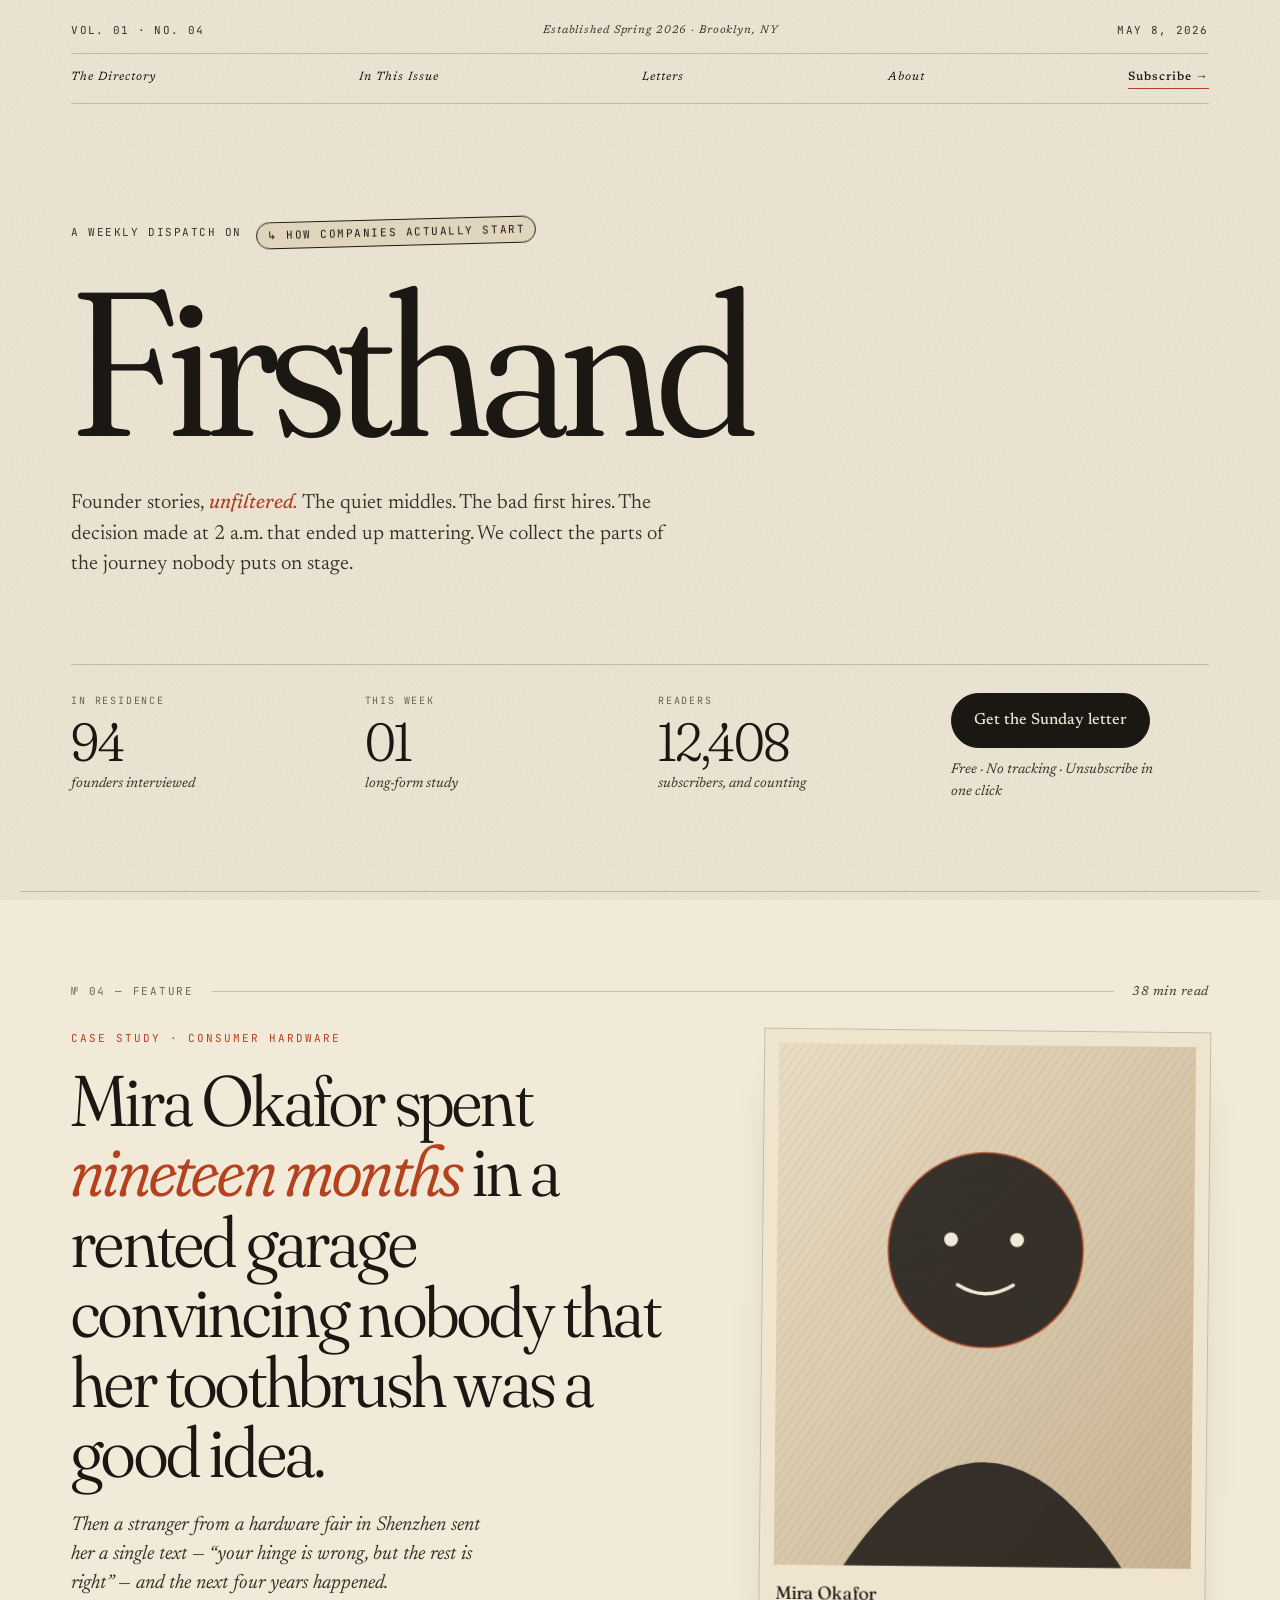
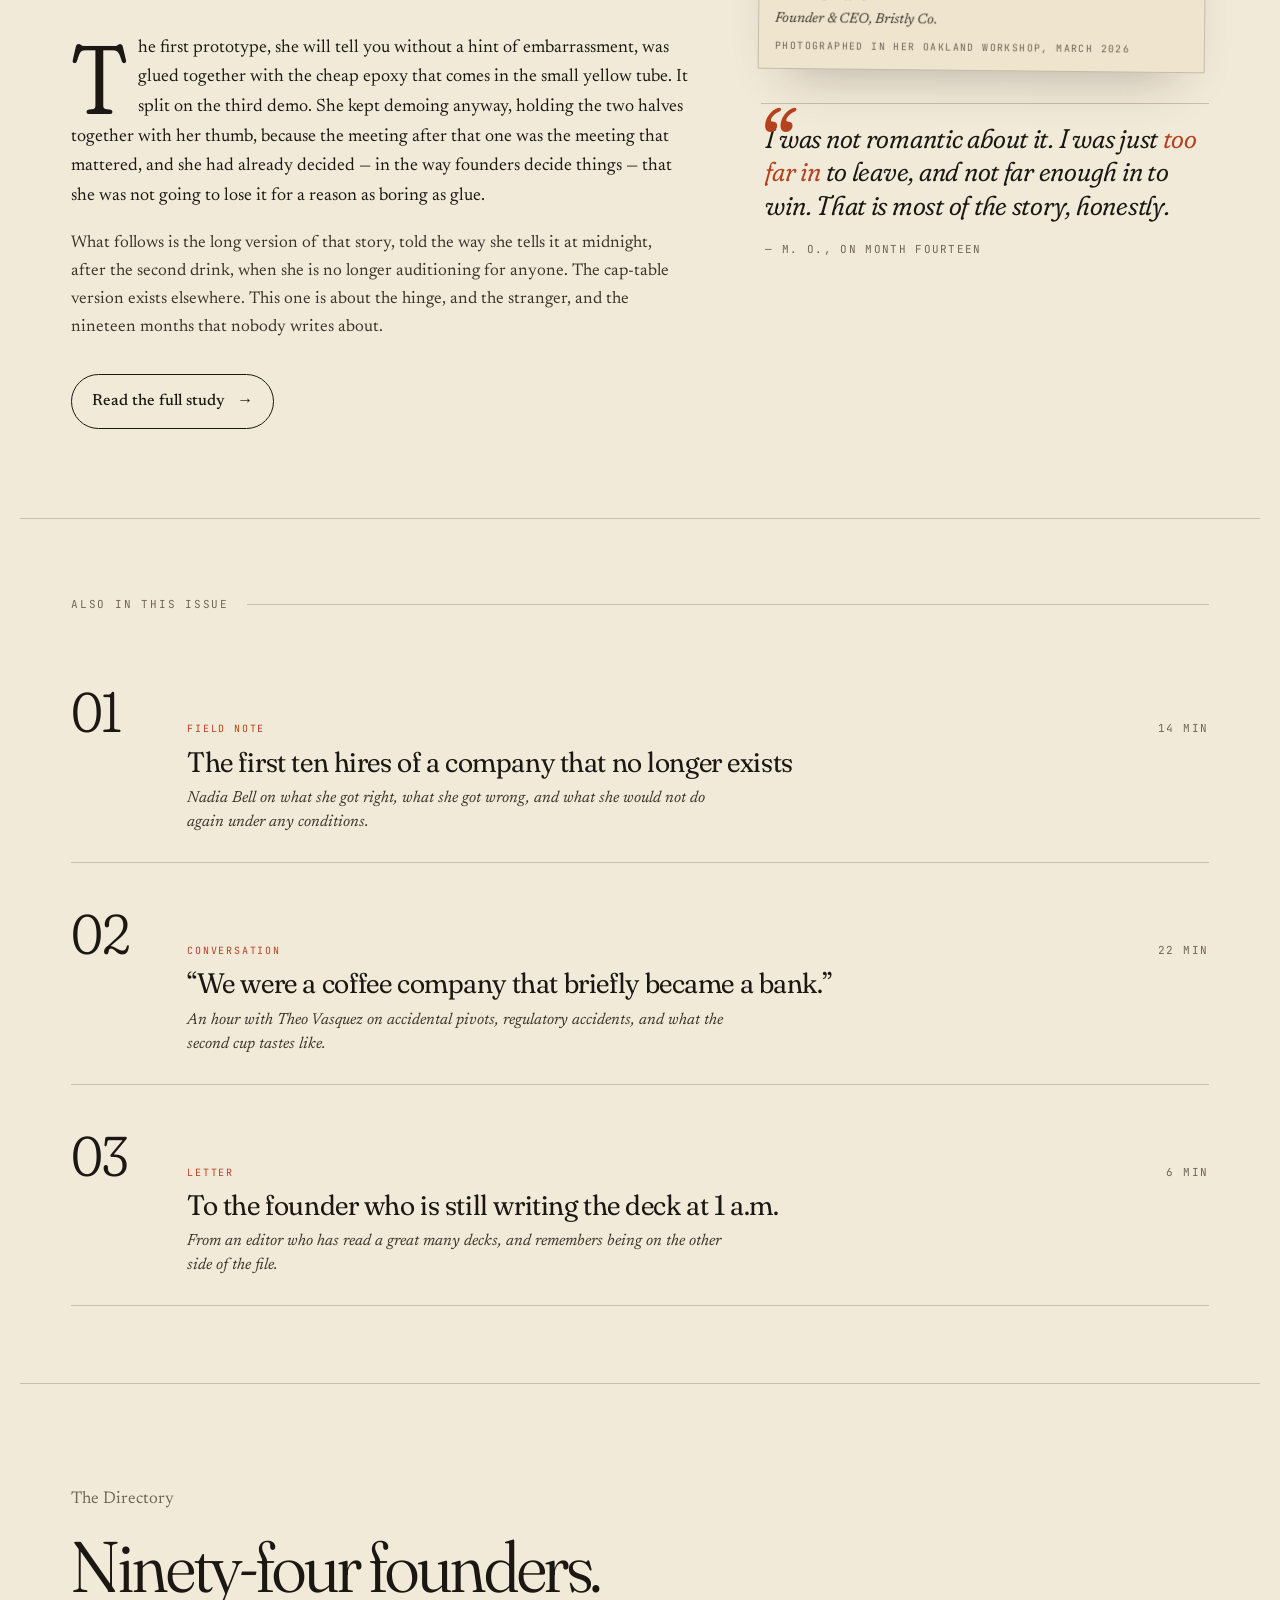
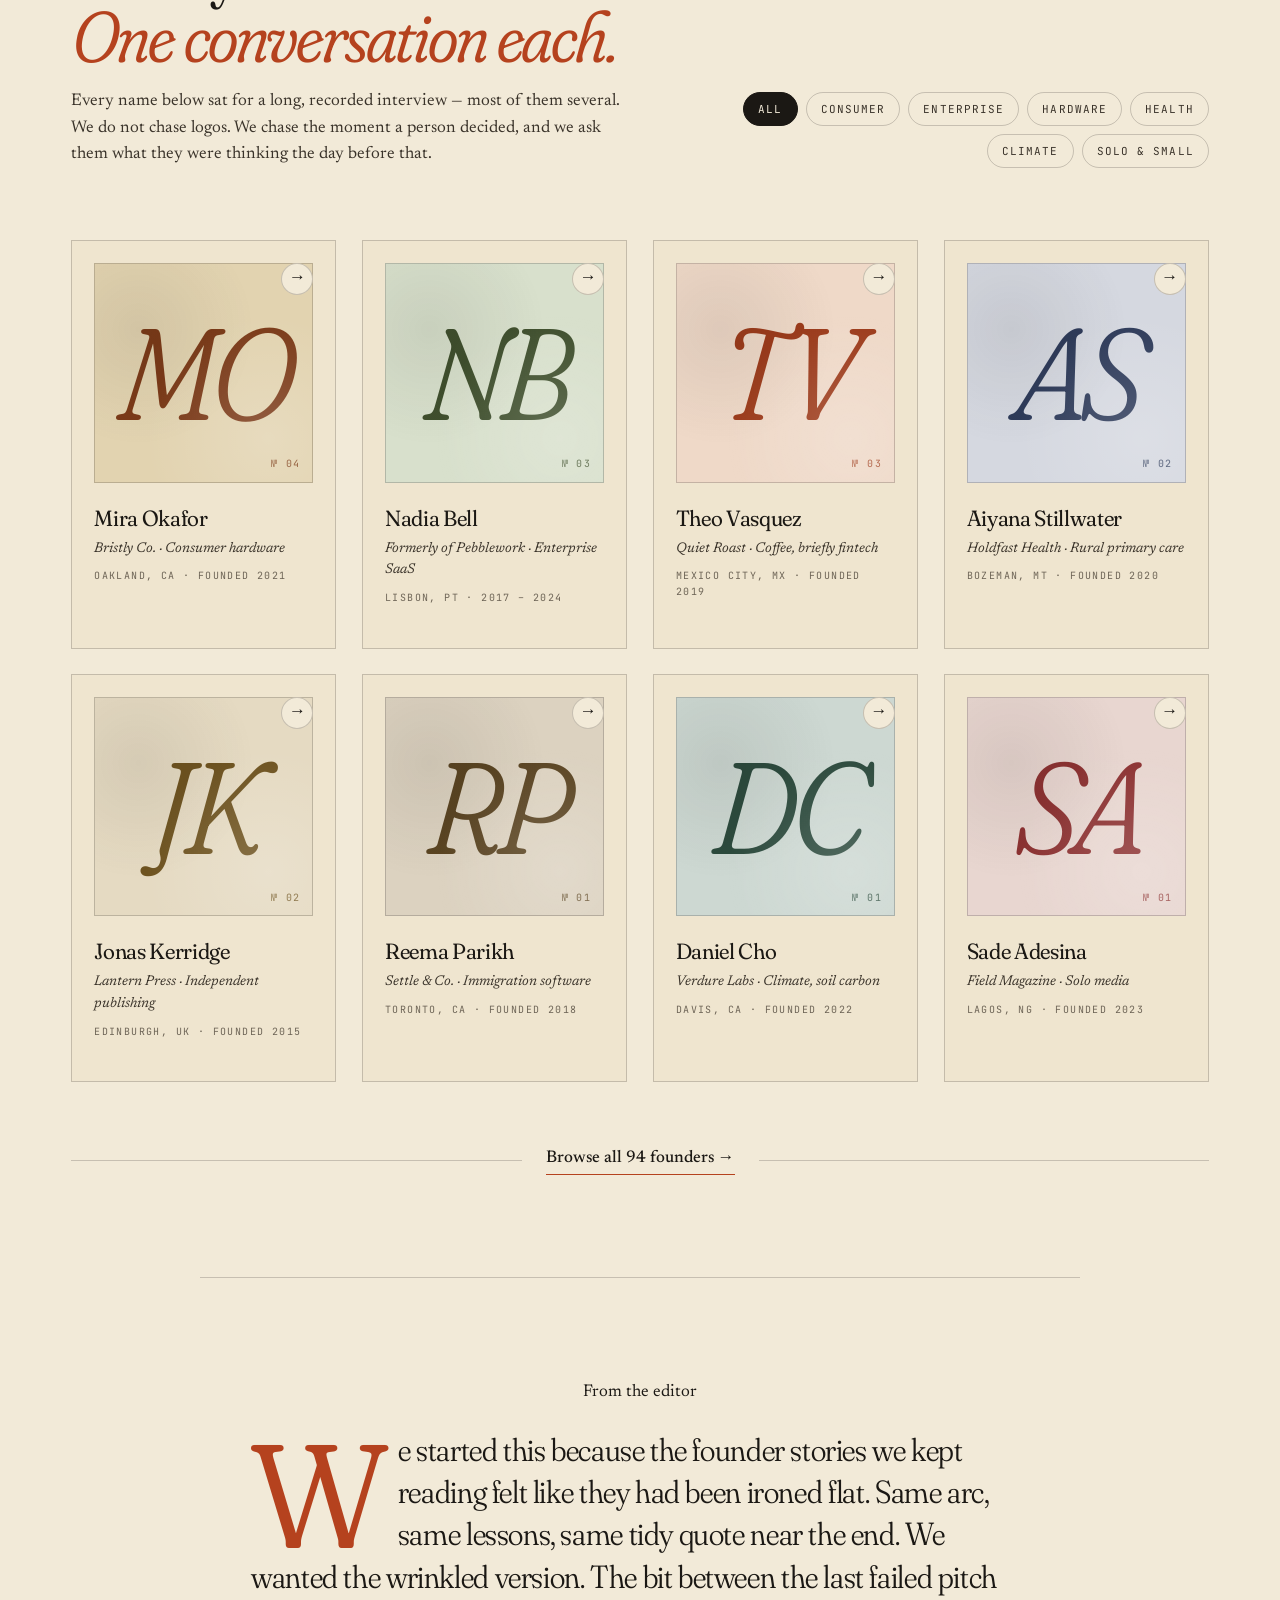
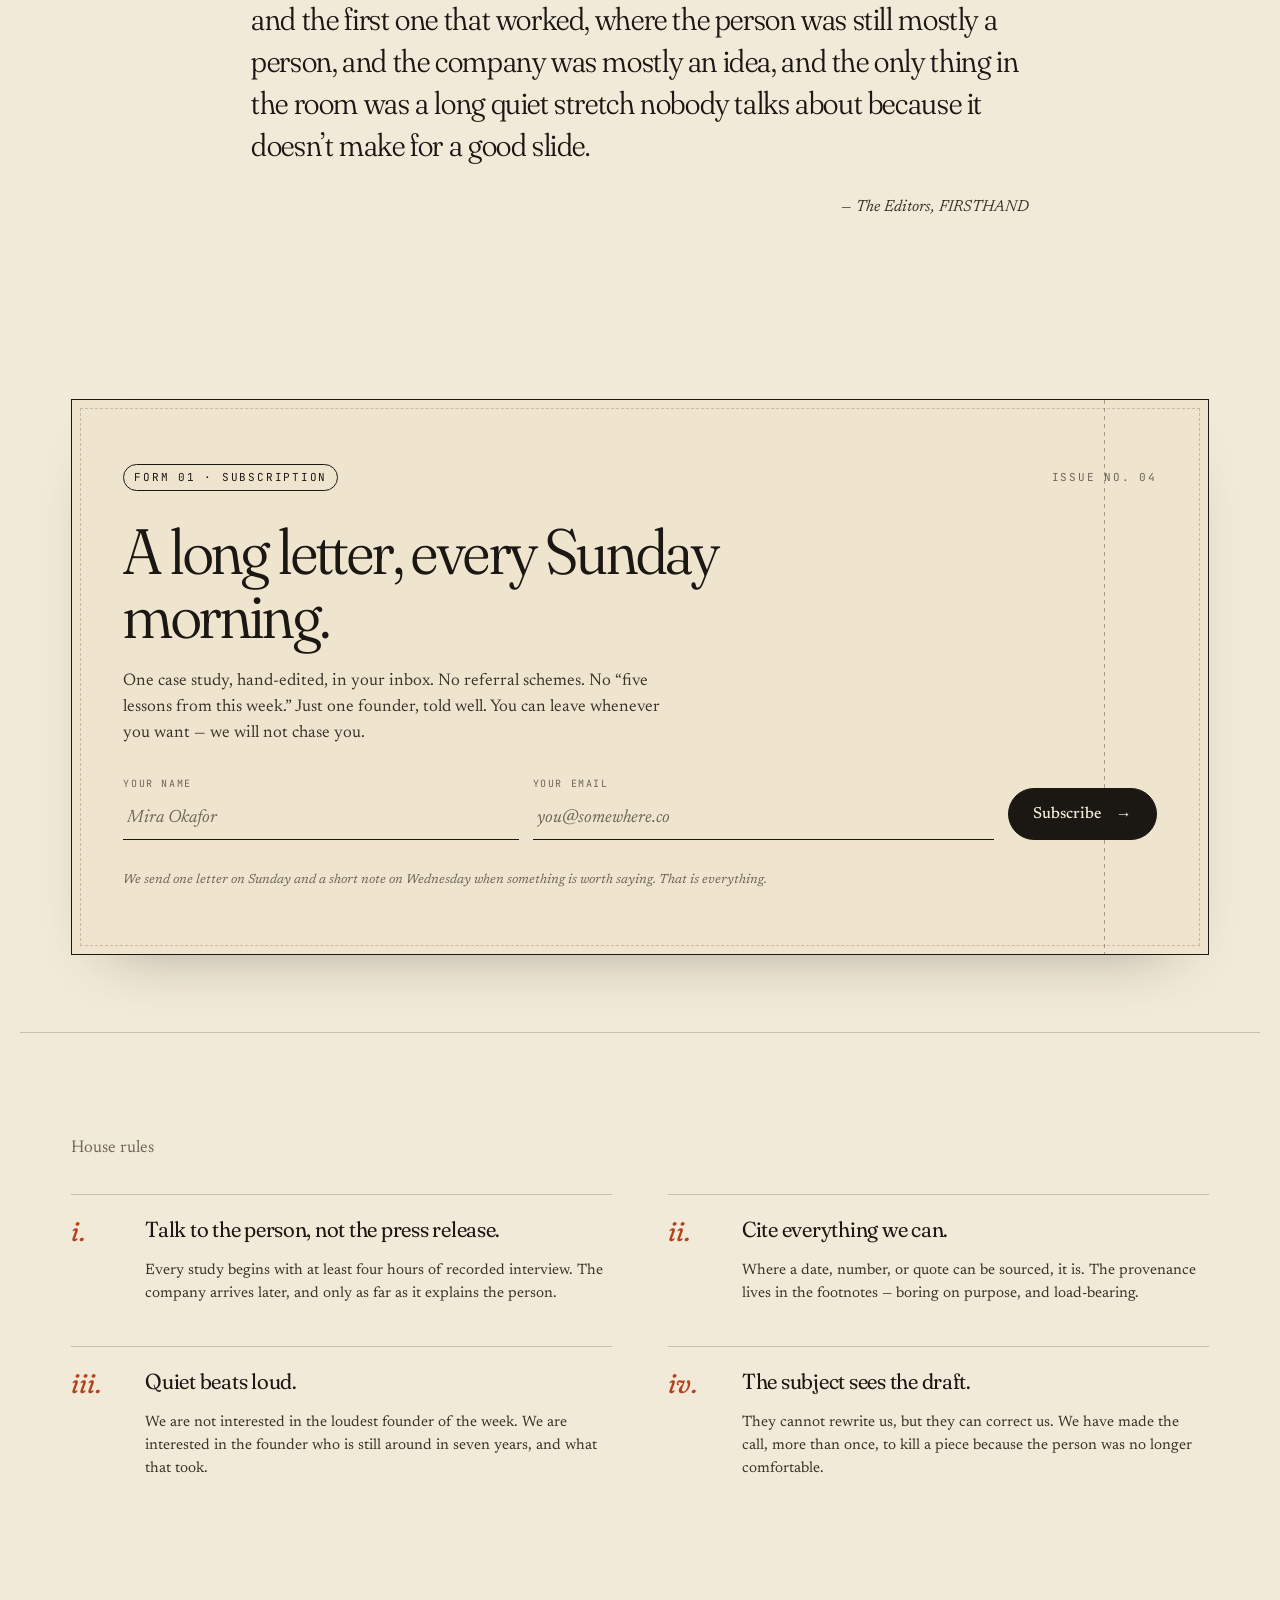
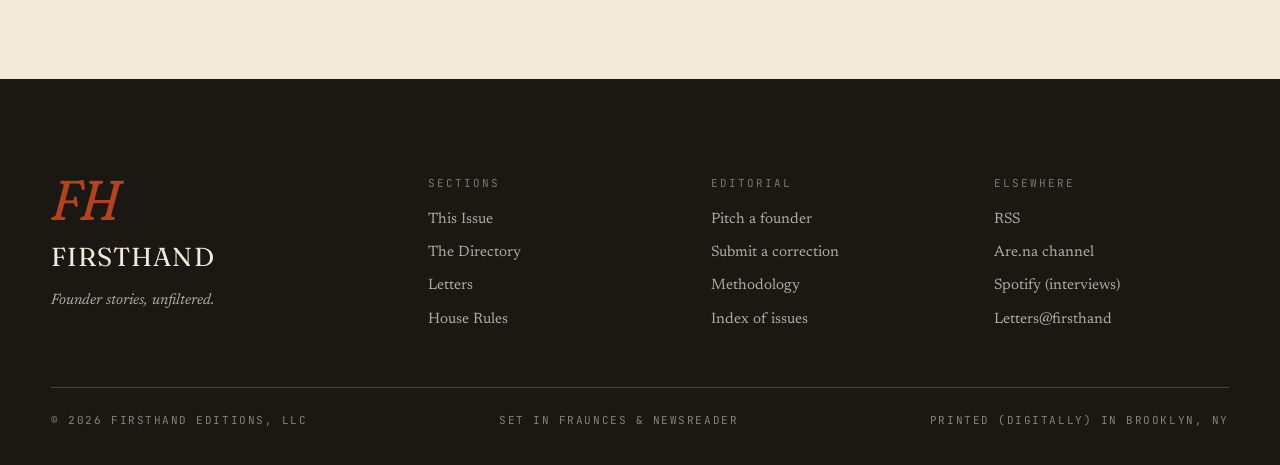
==== web/index.html @ 2c21ea7b "wire directory UI to live founders endpoint Add GET /founders returning subjects with source counts," ====
<!doctype html>
<html lang="en">
<head>
<meta charset="utf-8" />
<meta name="viewport" content="width=device-width, initial-scale=1" />
<title>FIRSTHAND — Founder Stories, Unfiltered</title>
<meta name="description" content="A weekly dispatch of long-form case studies on the human side of building companies. Quiet, honest, well-told." />
<link rel="preconnect" href="https://fonts.googleapis.com">
<link rel="preconnect" href="https://fonts.gstatic.com" crossorigin>
<link href="https://fonts.googleapis.com/css2?family=Fraunces:ital,opsz,wght,SOFT@0,9..144,300..900,0..100;1,9..144,300..900,0..100&family=Newsreader:ital,opsz,wght@0,6..72,300..700;1,6..72,300..700&family=JetBrains+Mono:wght@400;500&display=swap" rel="stylesheet">
<link rel="stylesheet" href="styles.css" />
</head>
<body>

<!-- ───── grain overlay ───── -->
<div class="grain" aria-hidden="true"></div>

<!-- ───── masthead ───── -->
<header class="mast">
  <div class="mast-row">
    <span class="meta">Vol. 01 · No. 04</span>
    <span class="meta meta-mid">Established Spring 2026 · Brooklyn, NY</span>
    <span class="meta">May 8, 2026</span>
  </div>
  <div class="mast-row mast-rule">
    <a href="#dir" class="link">The Directory</a>
    <a href="#issue" class="link">In This Issue</a>
    <a href="#letters" class="link">Letters</a>
    <a href="#about" class="link">About</a>
    <a href="#sub" class="link link-strong">Subscribe →</a>
  </div>
</header>

<!-- ───── HERO / NAMEPLATE ───── -->
<section class="nameplate">
  <div class="nameplate-tag">
    <span class="tag-label">A weekly dispatch on</span>
    <span class="tag-stamp">↳ how companies actually start</span>
  </div>
  <h1 class="nameplate-title">
    <span class="np-line">First<span class="np-amp">­</span>hand</span>
  </h1>
  <p class="nameplate-sub">
    Founder stories, <em>unfiltered.</em> The quiet middles. The bad first hires. The decision made at 2&nbsp;a.m. that ended up mattering. We collect the parts of the journey nobody puts on stage.
  </p>
  <div class="nameplate-foot">
    <div class="foot-col">
      <span class="kicker">In residence</span>
      <span class="foot-num" data-live-count>94</span>
      <span class="foot-cap">founders interviewed</span>
    </div>
    <div class="foot-col">
      <span class="kicker">This week</span>
      <span class="foot-num">01</span>
      <span class="foot-cap">long-form study</span>
    </div>
    <div class="foot-col">
      <span class="kicker">Readers</span>
      <span class="foot-num">12,408</span>
      <span class="foot-cap">subscribers, and counting</span>
    </div>
    <div class="foot-col foot-col-cta">
      <a href="#sub" class="btn-ink">Get the Sunday letter</a>
      <span class="foot-cap">Free · No tracking · Unsubscribe in one click</span>
    </div>
  </div>
</section>

<!-- ───── FEATURED STORY ───── -->
<section class="feature" id="issue">
  <div class="feature-rail">
    <span class="rail-num">№ 04 — FEATURE</span>
    <span class="rail-line"></span>
    <span class="rail-time">38 min read</span>
  </div>

  <div class="feature-grid">
    <article class="feature-body">
      <span class="feature-eyebrow">Case Study · Consumer hardware</span>
      <h2 class="feature-h">
        Mira Okafor spent <em>nineteen months</em> in a rented garage convincing nobody that her toothbrush was a good idea.
      </h2>
      <p class="feature-deck">
        Then a stranger from a hardware fair in Shenzhen sent her a single text — “your hinge is wrong, but the rest is right” — and the next four years happened.
      </p>
      <p class="feature-lede">
        <span class="dropcap">T</span>he first prototype, she will tell you without a hint of embarrassment, was glued together with the cheap epoxy that comes in the small yellow tube. It split on the third demo. She kept demoing anyway, holding the two halves together with her thumb, because the meeting after that one was the meeting that mattered, and she had already decided — in the way founders decide things — that she was not going to lose it for a reason as boring as glue.
      </p>
      <p class="feature-body-text">
        What follows is the long version of that story, told the way she tells it at midnight, after the second drink, when she is no longer auditioning for anyone. The cap-table version exists elsewhere. This one is about the hinge, and the stranger, and the nineteen months that nobody writes about.
      </p>
      <a href="#" class="feature-cta">
        <span>Read the full study</span>
        <span class="cta-arrow" aria-hidden="true">→</span>
      </a>
    </article>

    <aside class="feature-aside">
      <div class="portrait portrait-feature">
        <svg viewBox="0 0 240 300" xmlns="http://www.w3.org/2000/svg" aria-label="Portrait illustration of Mira Okafor">
          <defs>
            <linearGradient id="pg1" x1="0" y1="0" x2="1" y2="1">
              <stop offset="0" stop-color="#E8DCC4"/>
              <stop offset="1" stop-color="#C9B391"/>
            </linearGradient>
            <pattern id="hatch" width="4" height="4" patternUnits="userSpaceOnUse" patternTransform="rotate(35)">
              <line x1="0" y1="0" x2="0" y2="4" stroke="#1B1814" stroke-width="0.5" stroke-opacity="0.18"/>
            </pattern>
          </defs>
          <rect width="240" height="300" fill="url(#pg1)"/>
          <rect width="240" height="300" fill="url(#hatch)"/>
          <!-- abstract figure -->
          <circle cx="120" cy="118" r="56" fill="#1B1814" fill-opacity="0.86"/>
          <path d="M40 300 Q120 180 200 300 Z" fill="#1B1814" fill-opacity="0.86"/>
          <circle cx="100" cy="112" r="4" fill="#F2EAD8"/>
          <circle cx="138" cy="112" r="4" fill="#F2EAD8"/>
          <path d="M104 138 Q120 148 136 138" stroke="#F2EAD8" stroke-width="2" fill="none" stroke-linecap="round"/>
          <circle cx="120" cy="118" r="56" fill="none" stroke="#B5421E" stroke-width="1.2" stroke-opacity="0.6"/>
        </svg>
        <div class="portrait-caption">
          <span class="cap-name">Mira Okafor</span>
          <span class="cap-role">Founder &amp; CEO, Bristly Co.</span>
          <span class="cap-meta">Photographed in her Oakland workshop, March 2026</span>
        </div>
      </div>

      <blockquote class="pull">
        <span class="pull-mark">“</span>
        <p>I was not romantic about it. I was just <em>too far in</em> to leave, and not far enough in to win. That is most of the story, honestly.</p>
        <span class="pull-attr">— M. O., on month fourteen</span>
      </blockquote>
    </aside>
  </div>
</section>

<!-- ───── IN THIS ISSUE STRIP ───── -->
<section class="strip">
  <div class="strip-head">
    <span class="rail-num">Also in this issue</span>
    <span class="rail-line"></span>
  </div>
  <ol class="strip-list">
    <li>
      <span class="li-num">01</span>
      <div class="li-body">
        <span class="li-tag">Field Note</span>
        <h3>The first ten hires of a company that no longer exists</h3>
        <p>Nadia Bell on what she got right, what she got wrong, and what she would not do again under any conditions.</p>
      </div>
      <span class="li-time">14 min</span>
    </li>
    <li>
      <span class="li-num">02</span>
      <div class="li-body">
        <span class="li-tag">Conversation</span>
        <h3>“We were a coffee company that briefly became a bank.”</h3>
        <p>An hour with Theo Vasquez on accidental pivots, regulatory accidents, and what the second cup tastes like.</p>
      </div>
      <span class="li-time">22 min</span>
    </li>
    <li>
      <span class="li-num">03</span>
      <div class="li-body">
        <span class="li-tag">Letter</span>
        <h3>To the founder who is still writing the deck at 1 a.m.</h3>
        <p>From an editor who has read a great many decks, and remembers being on the other side of the file.</p>
      </div>
      <span class="li-time">6 min</span>
    </li>
  </ol>
</section>

<!-- ───── DIRECTORY ───── -->
<section class="dir" id="dir">
  <div class="dir-head">
    <div>
      <span class="rail-num">The Directory</span>
      <h2 class="dir-title">Ninety-four founders.<br/><em>One conversation each.</em></h2>
      <p class="dir-deck">
        Every name below sat for a long, recorded interview — most of them several. We do not chase logos. We chase the moment a person decided, and we ask them what they were thinking the day before that.
      </p>
    </div>
    <div class="dir-controls" role="tablist" aria-label="Filter the directory">
      <button class="chip chip-on" type="button">All</button>
      <button class="chip" type="button">Consumer</button>
      <button class="chip" type="button">Enterprise</button>
      <button class="chip" type="button">Hardware</button>
      <button class="chip" type="button">Health</button>
      <button class="chip" type="button">Climate</button>
      <button class="chip" type="button">Solo &amp; Small</button>
    </div>
  </div>

  <div class="dir-grid" data-dir-grid>
    <!-- Card -->
    <a href="#" class="card" style="--mono-bg:#E2D3B0;--mono-ink:#7B3A18">
      <div class="card-mono">
        <span class="mono-letters">MO</span>
        <span class="mono-issue">№ 04</span>
      </div>
      <div class="card-meta">
        <span class="card-name">Mira Okafor</span>
        <span class="card-role">Bristly Co. · Consumer hardware</span>
        <span class="card-loc">Oakland, CA · Founded 2021</span>
      </div>
      <span class="card-arrow">→</span>
    </a>

    <a href="#" class="card" style="--mono-bg:#D8E0CC;--mono-ink:#3F4F2D">
      <div class="card-mono">
        <span class="mono-letters">NB</span>
        <span class="mono-issue">№ 03</span>
      </div>
      <div class="card-meta">
        <span class="card-name">Nadia Bell</span>
        <span class="card-role">Formerly of Pebblework · Enterprise SaaS</span>
        <span class="card-loc">Lisbon, PT · 2017 – 2024</span>
      </div>
      <span class="card-arrow">→</span>
    </a>

    <a href="#" class="card" style="--mono-bg:#EFD9C8;--mono-ink:#9C3B1B">
      <div class="card-mono">
        <span class="mono-letters">TV</span>
        <span class="mono-issue">№ 03</span>
      </div>
      <div class="card-meta">
        <span class="card-name">Theo Vasquez</span>
        <span class="card-role">Quiet Roast · Coffee, briefly fintech</span>
        <span class="card-loc">Mexico City, MX · Founded 2019</span>
      </div>
      <span class="card-arrow">→</span>
    </a>

    <a href="#" class="card" style="--mono-bg:#D5D8E0;--mono-ink:#2E3B5A">
      <div class="card-mono">
        <span class="mono-letters">AS</span>
        <span class="mono-issue">№ 02</span>
      </div>
      <div class="card-meta">
        <span class="card-name">Aiyana Stillwater</span>
        <span class="card-role">Holdfast Health · Rural primary care</span>
        <span class="card-loc">Bozeman, MT · Founded 2020</span>
      </div>
      <span class="card-arrow">→</span>
    </a>

    <a href="#" class="card" style="--mono-bg:#E5DAC2;--mono-ink:#6E5320">
      <div class="card-mono">
        <span class="mono-letters">JK</span>
        <span class="mono-issue">№ 02</span>
      </div>
      <div class="card-meta">
        <span class="card-name">Jonas Kerridge</span>
        <span class="card-role">Lantern Press · Independent publishing</span>
        <span class="card-loc">Edinburgh, UK · Founded 2015</span>
      </div>
      <span class="card-arrow">→</span>
    </a>

    <a href="#" class="card" style="--mono-bg:#DCD2C0;--mono-ink:#5A4422">
      <div class="card-mono">
        <span class="mono-letters">RP</span>
        <span class="mono-issue">№ 01</span>
      </div>
      <div class="card-meta">
        <span class="card-name">Reema Parikh</span>
        <span class="card-role">Settle &amp; Co. · Immigration software</span>
        <span class="card-loc">Toronto, CA · Founded 2018</span>
      </div>
      <span class="card-arrow">→</span>
    </a>

    <a href="#" class="card" style="--mono-bg:#CDD8D2;--mono-ink:#2C4A3D">
      <div class="card-mono">
        <span class="mono-letters">DC</span>
        <span class="mono-issue">№ 01</span>
      </div>
      <div class="card-meta">
        <span class="card-name">Daniel Cho</span>
        <span class="card-role">Verdure Labs · Climate, soil carbon</span>
        <span class="card-loc">Davis, CA · Founded 2022</span>
      </div>
      <span class="card-arrow">→</span>
    </a>

    <a href="#" class="card" style="--mono-bg:#E8D6D0;--mono-ink:#8C3232">
      <div class="card-mono">
        <span class="mono-letters">SA</span>
        <span class="mono-issue">№ 01</span>
      </div>
      <div class="card-meta">
        <span class="card-name">Sade Adesina</span>
        <span class="card-role">Field Magazine · Solo media</span>
        <span class="card-loc">Lagos, NG · Founded 2023</span>
      </div>
      <span class="card-arrow">→</span>
    </a>
  </div>

  <div class="dir-foot">
    <span class="foot-line"></span>
    <a href="#" class="link link-strong" data-live-browse>Browse all 94 founders →</a>
    <span class="foot-line"></span>
  </div>
</section>

<!-- ───── PULL / EDITOR'S NOTE ───── -->
<section class="ednote" id="letters">
  <span class="rail-num center">From the editor</span>
  <p class="ednote-body">
    <span class="dropcap dropcap-rust">W</span>e started this because the founder stories we kept reading felt like they had been ironed flat. Same arc, same lessons, same tidy quote near the end. We wanted the wrinkled version. The bit between the last failed pitch and the first one that worked, where the person was still mostly a person, and the company was mostly an idea, and the only thing in the room was a long quiet stretch nobody talks about because it doesn’t make for a good slide.
  </p>
  <p class="ednote-sign">— The Editors, FIRSTHAND</p>
</section>

<!-- ───── SUBSCRIBE CARD ───── -->
<section class="sub" id="sub">
  <div class="sub-card">
    <div class="sub-perf" aria-hidden="true"></div>
    <div class="sub-head">
      <span class="sub-stamp">FORM&nbsp;01 · Subscription</span>
      <span class="sub-issue">Issue No. 04</span>
    </div>
    <h2 class="sub-title">A long letter, every Sunday morning.</h2>
    <p class="sub-deck">
      One case study, hand-edited, in your inbox. No referral schemes. No “five lessons from this week.” Just one founder, told well. You can leave whenever you want — we will not chase you.
    </p>
    <form class="sub-form" onsubmit="event.preventDefault(); this.querySelector('.sub-thanks').hidden=false; this.querySelector('.sub-row').hidden=true;">
      <div class="sub-row">
        <label class="sub-field">
          <span class="sub-label">Your name</span>
          <input type="text" name="name" placeholder="Mira Okafor" autocomplete="name" required>
        </label>
        <label class="sub-field">
          <span class="sub-label">Your email</span>
          <input type="email" name="email" placeholder="you@somewhere.co" autocomplete="email" required>
        </label>
        <button type="submit" class="btn-ink btn-submit">
          <span>Subscribe</span>
          <span class="cta-arrow" aria-hidden="true">→</span>
        </button>
      </div>
      <p class="sub-thanks" hidden>
        <em>Thank you.</em> A confirmation note is on its way — check your inbox, and the promotions tab if it’s shy.
      </p>
      <p class="sub-fine">
        We send one letter on Sunday and a short note on Wednesday when something is worth saying. That is everything.
      </p>
    </form>
  </div>
</section>

<!-- ───── PRINCIPLES ───── -->
<section class="creed" id="about">
  <span class="rail-num">House rules</span>
  <ol class="creed-list">
    <li>
      <span class="creed-num">i.</span>
      <h4>Talk to the person, not the press release.</h4>
      <p>Every study begins with at least four hours of recorded interview. The company arrives later, and only as far as it explains the person.</p>
    </li>
    <li>
      <span class="creed-num">ii.</span>
      <h4>Cite everything we can.</h4>
      <p>Where a date, number, or quote can be sourced, it is. The provenance lives in the footnotes — boring on purpose, and load-bearing.</p>
    </li>
    <li>
      <span class="creed-num">iii.</span>
      <h4>Quiet beats loud.</h4>
      <p>We are not interested in the loudest founder of the week. We are interested in the founder who is still around in seven years, and what that took.</p>
    </li>
    <li>
      <span class="creed-num">iv.</span>
      <h4>The subject sees the draft.</h4>
      <p>They cannot rewrite us, but they can correct us. We have made the call, more than once, to kill a piece because the person was no longer comfortable.</p>
    </li>
  </ol>
</section>

<!-- ───── FOOTER MASTHEAD ───── -->
<footer class="foot">
  <div class="foot-grid">
    <div class="foot-cell foot-cell-name">
      <span class="foot-mark">FH</span>
      <span class="foot-name">FIRSTHAND</span>
      <span class="foot-tag">Founder stories, unfiltered.</span>
    </div>
    <div class="foot-cell">
      <span class="foot-h">Sections</span>
      <a href="#issue">This Issue</a>
      <a href="#dir">The Directory</a>
      <a href="#letters">Letters</a>
      <a href="#about">House Rules</a>
    </div>
    <div class="foot-cell">
      <span class="foot-h">Editorial</span>
      <a href="#">Pitch a founder</a>
      <a href="#">Submit a correction</a>
      <a href="#">Methodology</a>
      <a href="#">Index of issues</a>
    </div>
    <div class="foot-cell">
      <span class="foot-h">Elsewhere</span>
      <a href="#">RSS</a>
      <a href="#">Are.na channel</a>
      <a href="#">Spotify (interviews)</a>
      <a href="#">Letters@firsthand</a>
    </div>
  </div>
  <div class="foot-rule"></div>
  <div class="foot-fine">
    <span>© 2026 Firsthand Editions, LLC</span>
    <span>Set in Fraunces &amp; Newsreader</span>
    <span>Printed (digitally) in Brooklyn, NY</span>
  </div>
</footer>

<script>
(async () => {
  const PALETTE = [
    ["#E2D3B0", "#7B3A18"],
    ["#D8E0CC", "#3F4F2D"],
    ["#EFD9C8", "#9C3B1B"],
    ["#D5D8E0", "#2E3B5A"],
    ["#E5DAC2", "#6E5320"],
    ["#DCD2C0", "#5A4422"],
    ["#CDD8D2", "#2C4A3D"],
    ["#E8D6D0", "#8C3232"],
  ];

  const initials = (name) =>
    name.split(/\s+/).filter(Boolean).slice(0, 2).map((p) => p[0].toUpperCase()).join("");

  const fmtDate = (iso) => {
    try {
      const d = new Date(iso);
      return d.toLocaleDateString(undefined, { month: "short", year: "numeric" });
    } catch { return ""; }
  };

  const cardHTML = (founder, idx, totalLive) => {
    const [bg, ink] = PALETTE[idx % PALETTE.length];
    const issueNum = String(totalLive - idx).padStart(2, "0");
    const role = founder.company_name
      ? `${founder.company_name} · ${founder.notes || "Founder dossier"}`
      : (founder.notes || "Founder dossier");
    const loc = `${founder.source_count} source${founder.source_count === 1 ? "" : "s"} · Added ${fmtDate(founder.created_at)}`;
    return `
      <a href="#" class="card" style="--mono-bg:${bg};--mono-ink:${ink}">
        <div class="card-mono">
          <span class="mono-letters">${initials(founder.name) || "··"}</span>
          <span class="mono-issue">№ ${issueNum}</span>
        </div>
        <div class="card-meta">
          <span class="card-name">${founder.name}</span>
          <span class="card-role">${role}</span>
          <span class="card-loc">${loc}</span>
        </div>
        <span class="card-arrow">→</span>
      </a>`;
  };

  try {
    const res = await fetch("/founders");
    if (!res.ok) return;
    const data = await res.json();
    const founders = data.founders || [];
    if (!founders.length) return;

    const grid = document.querySelector("[data-dir-grid]");
    if (grid) {
      const live = founders.map((f, i) => cardHTML(f, i, founders.length)).join("");
      grid.innerHTML = live + grid.innerHTML;
    }

    const count = data.count;
    document.querySelectorAll("[data-live-count]").forEach((el) => {
      el.textContent = String(count).padStart(2, "0");
    });
    const browse = document.querySelector("[data-live-browse]");
    if (browse) browse.textContent = `Browse all ${count} founder${count === 1 ? "" : "s"} →`;
  } catch (err) {
    console.warn("founders fetch failed", err);
  }
})();
</script>
</body>
</html>
---- web/styles.css ----
/* ─────────────────────────────────────────────
   FIRSTHAND — editorial stylesheet
   warm paper · ink · rust · sage
   ───────────────────────────────────────────── */

:root {
  --paper:        #F2EAD8;
  --paper-deep:   #EAE0CB;
  --paper-card:   #EFE5CF;
  --ink:          #1B1814;
  --ink-soft:     #3A332A;
  --ink-mute:     #6E6557;
  --rule:         #1B181433;
  --rust:         #B5421E;
  --rust-deep:    #8E2F12;
  --sage:         #6B7A5A;
  --hi:           #E8DCC4;

  --serif:   "Fraunces", "Times New Roman", serif;
  --read:    "Newsreader", "Georgia", serif;
  --mono:    "JetBrains Mono", ui-monospace, monospace;

  --col-max:  1240px;
  --gutter:   clamp(20px, 4vw, 56px);
}

* { box-sizing: border-box; }

html { scroll-behavior: smooth; }

body {
  margin: 0;
  background: var(--paper);
  color: var(--ink);
  font-family: var(--read);
  font-size: 17px;
  line-height: 1.55;
  font-feature-settings: "kern", "liga", "onum";
  text-rendering: optimizeLegibility;
  -webkit-font-smoothing: antialiased;
  overflow-x: hidden;
}

/* paper grain — purely decorative */
.grain {
  position: fixed; inset: 0;
  pointer-events: none;
  z-index: 100;
  mix-blend-mode: multiply;
  opacity: 0.18;
  background-image: url("data:image/svg+xml;utf8,<svg xmlns='http://www.w3.org/2000/svg' width='240' height='240'><filter id='n'><feTurbulence type='fractalNoise' baseFrequency='0.9' numOctaves='2' stitchTiles='stitch'/><feColorMatrix values='0 0 0 0 0.10  0 0 0 0 0.09  0 0 0 0 0.08  0 0 0 0.55 0'/></filter><rect width='100%' height='100%' filter='url(%23n)'/></svg>");
}

a { color: inherit; text-decoration: none; }

::selection { background: var(--rust); color: var(--paper); }

/* ─────────── masthead bar ─────────── */
.mast {
  max-width: var(--col-max);
  margin: 0 auto;
  padding: 22px var(--gutter) 0;
}
.mast-row {
  display: flex;
  justify-content: space-between;
  align-items: center;
  gap: 18px;
  font-family: var(--mono);
  font-size: 11px;
  letter-spacing: 0.12em;
  text-transform: uppercase;
  color: var(--ink-soft);
}
.mast-row.mast-rule {
  margin-top: 14px;
  padding: 14px 0;
  border-top: 1px solid var(--rule);
  border-bottom: 1px solid var(--rule);
  font-size: 12px;
  letter-spacing: 0.08em;
  text-transform: none;
  font-family: var(--read);
  font-style: italic;
  color: var(--ink);
  flex-wrap: wrap;
}
.meta-mid { letter-spacing: 0.08em; text-transform: none; font-family: var(--read); font-style: italic; }
.link {
  position: relative;
  padding-bottom: 2px;
  transition: color 180ms ease;
}
.link::after {
  content:""; position:absolute; left:0; right:0; bottom:0; height:1px;
  background: currentColor; transform: scaleX(0); transform-origin: left;
  transition: transform 220ms ease;
}
.link:hover { color: var(--rust); }
.link:hover::after { transform: scaleX(1); }
.link-strong { font-style: normal; font-weight: 500; }
.link-strong::after { transform: scaleX(1); background: var(--rust); }

/* ─────────── nameplate / hero ─────────── */
.nameplate {
  max-width: var(--col-max);
  margin: 0 auto;
  padding: clamp(48px, 9vw, 120px) var(--gutter) clamp(40px, 7vw, 88px);
  position: relative;
}
.nameplate-tag {
  display: inline-flex;
  align-items: baseline;
  gap: 14px;
  margin-bottom: 28px;
  font-family: var(--mono);
  font-size: 11px;
  letter-spacing: 0.14em;
  text-transform: uppercase;
  color: var(--ink-soft);
}
.tag-stamp {
  display: inline-block;
  padding: 4px 10px;
  border: 1px solid var(--ink);
  border-radius: 999px;
  transform: rotate(-1.5deg);
  background: var(--hi);
  color: var(--ink);
  font-style: normal;
}

.nameplate-title {
  font-family: var(--serif);
  font-weight: 360;
  font-style: normal;
  font-size: clamp(78px, 16vw, 240px);
  line-height: 0.86;
  letter-spacing: -0.04em;
  margin: 0;
  font-variation-settings: "opsz" 144, "SOFT" 60;
  color: var(--ink);
}
.np-line { display: inline-block; }
.np-amp {
  font-style: italic;
  font-variation-settings: "opsz" 144, "SOFT" 100;
  color: var(--rust);
}

.nameplate-sub {
  margin-top: 36px;
  max-width: 56ch;
  font-family: var(--read);
  font-size: clamp(19px, 1.6vw, 23px);
  line-height: 1.5;
  color: var(--ink-soft);
  font-weight: 380;
}
.nameplate-sub em {
  font-style: italic;
  color: var(--rust);
  font-family: var(--serif);
  font-variation-settings: "opsz" 72, "SOFT" 80;
}

.nameplate-foot {
  margin-top: clamp(48px, 7vw, 84px);
  display: grid;
  grid-template-columns: repeat(4, 1fr);
  gap: 36px;
  border-top: 1px solid var(--rule);
  padding-top: 28px;
}
.foot-col { display: flex; flex-direction: column; gap: 6px; }
.foot-col-cta { gap: 12px; }
.kicker {
  font-family: var(--mono);
  font-size: 10px;
  letter-spacing: 0.18em;
  text-transform: uppercase;
  color: var(--ink-mute);
}
.foot-num {
  font-family: var(--serif);
  font-size: clamp(38px, 4.2vw, 56px);
  line-height: 1;
  font-weight: 320;
  letter-spacing: -0.03em;
  font-variation-settings: "opsz" 144, "SOFT" 80;
  color: var(--ink);
}
.foot-cap {
  font-family: var(--read);
  font-style: italic;
  font-size: 14px;
  color: var(--ink-soft);
  max-width: 28ch;
}

.btn-ink {
  display: inline-flex;
  align-items: center;
  gap: 14px;
  padding: 14px 22px;
  background: var(--ink);
  color: var(--paper);
  font-family: var(--read);
  font-size: 16px;
  font-weight: 500;
  border-radius: 999px;
  cursor: pointer;
  border: 1px solid var(--ink);
  transition: background 180ms ease, transform 180ms ease, color 180ms ease;
  width: max-content;
}
.btn-ink:hover { background: var(--rust); border-color: var(--rust); transform: translateY(-1px); }
.cta-arrow { display: inline-block; transition: transform 220ms ease; }
.btn-ink:hover .cta-arrow { transform: translateX(4px); }

/* ─────────── shared rail ─────────── */
.feature-rail, .strip-head {
  display: flex;
  align-items: center;
  gap: 18px;
  font-family: var(--mono);
  font-size: 11px;
  letter-spacing: 0.16em;
  text-transform: uppercase;
  color: var(--ink-mute);
  margin-bottom: 28px;
}
.rail-num { white-space: nowrap; }
.rail-num.center { display: block; text-align: center; margin-bottom: 22px; }
.rail-line { flex: 1; height: 1px; background: var(--rule); }
.rail-time { white-space: nowrap; font-style: italic; text-transform: none; letter-spacing: 0.04em; font-family: var(--read); font-size: 13px; color: var(--ink-soft); }

/* ─────────── feature ─────────── */
.feature {
  max-width: var(--col-max);
  margin: 0 auto;
  padding: clamp(48px, 7vw, 96px) var(--gutter);
  border-top: 1px solid var(--rule);
}
.feature-grid {
  display: grid;
  grid-template-columns: 1.4fr 1fr;
  gap: clamp(36px, 5vw, 72px);
  align-items: start;
}
.feature-eyebrow {
  font-family: var(--mono);
  font-size: 11px;
  letter-spacing: 0.18em;
  text-transform: uppercase;
  color: var(--rust);
  display: block;
  margin-bottom: 18px;
}
.feature-h {
  font-family: var(--serif);
  font-weight: 340;
  font-size: clamp(40px, 5.6vw, 76px);
  line-height: 0.98;
  letter-spacing: -0.025em;
  margin: 0 0 24px;
  font-variation-settings: "opsz" 144, "SOFT" 50;
}
.feature-h em {
  font-style: italic;
  color: var(--rust);
  font-variation-settings: "opsz" 144, "SOFT" 100;
}
.feature-deck {
  font-family: var(--read);
  font-style: italic;
  font-size: clamp(20px, 1.5vw, 22px);
  line-height: 1.45;
  color: var(--ink-soft);
  max-width: 38ch;
  margin: 0 0 36px;
}
.feature-lede {
  font-family: var(--read);
  font-size: 18px;
  line-height: 1.65;
  margin: 0 0 18px;
  color: var(--ink);
}
.feature-body-text {
  font-family: var(--read);
  font-size: 17px;
  line-height: 1.65;
  color: var(--ink-soft);
  max-width: 60ch;
  margin: 0 0 32px;
}

.dropcap {
  float: left;
  font-family: var(--serif);
  font-weight: 340;
  font-variation-settings: "opsz" 144, "SOFT" 100;
  font-size: 5.4em;
  line-height: 0.82;
  padding: 6px 10px 0 0;
  color: var(--ink);
  font-style: normal;
}
.dropcap-rust { color: var(--rust); }

.feature-cta {
  display: inline-flex;
  align-items: center;
  gap: 12px;
  padding: 14px 20px;
  border: 1px solid var(--ink);
  border-radius: 999px;
  font-family: var(--read);
  font-size: 16px;
  font-weight: 500;
  background: var(--paper);
  transition: background 180ms ease, color 180ms ease;
}
.feature-cta:hover { background: var(--ink); color: var(--paper); }
.feature-cta:hover .cta-arrow { transform: translateX(4px); }

.feature-aside { display: flex; flex-direction: column; gap: 32px; position: sticky; top: 24px; }

.portrait {
  position: relative;
  border: 1px solid var(--rule);
  background: var(--paper-card);
  padding: 14px;
  transform: rotate(0.6deg);
  box-shadow: 0 30px 50px -30px rgba(27,24,20,0.3);
}
.portrait svg { display: block; width: 100%; height: auto; }
.portrait-caption {
  display: flex; flex-direction: column; gap: 2px;
  margin-top: 14px; padding: 0 2px;
}
.cap-name {
  font-family: var(--serif);
  font-size: 18px;
  font-weight: 400;
  letter-spacing: -0.01em;
}
.cap-role {
  font-family: var(--read);
  font-style: italic;
  font-size: 14px;
  color: var(--ink-soft);
}
.cap-meta {
  font-family: var(--mono);
  font-size: 10px;
  letter-spacing: 0.14em;
  text-transform: uppercase;
  color: var(--ink-mute);
  margin-top: 6px;
}

.pull {
  position: relative;
  margin: 0;
  padding: 18px 4px 0;
  border-top: 1px solid var(--rule);
}
.pull-mark {
  position: absolute;
  top: -8px; left: -6px;
  font-family: var(--serif);
  font-style: italic;
  font-variation-settings: "opsz" 144, "SOFT" 100;
  font-size: 96px;
  line-height: 1;
  color: var(--rust);
  pointer-events: none;
}
.pull p {
  font-family: var(--serif);
  font-style: italic;
  font-weight: 350;
  font-size: clamp(22px, 2.1vw, 30px);
  line-height: 1.25;
  letter-spacing: -0.01em;
  margin: 0 0 14px;
  font-variation-settings: "opsz" 72, "SOFT" 100;
  color: var(--ink);
}
.pull p em { color: var(--rust); }
.pull-attr {
  font-family: var(--mono);
  font-size: 11px;
  letter-spacing: 0.12em;
  text-transform: uppercase;
  color: var(--ink-mute);
}

/* ─────────── strip / TOC ─────────── */
.strip {
  max-width: var(--col-max);
  margin: 0 auto;
  padding: clamp(48px, 6vw, 80px) var(--gutter);
  border-top: 1px solid var(--rule);
}
.strip-list {
  list-style: none;
  margin: 0; padding: 0;
  display: flex;
  flex-direction: column;
}
.strip-list li {
  display: grid;
  grid-template-columns: 88px 1fr 100px;
  gap: 28px;
  align-items: baseline;
  padding: 28px 0;
  border-bottom: 1px solid var(--rule);
  transition: padding-left 240ms ease, background 240ms ease;
}
.strip-list li:hover { padding-left: 14px; background: linear-gradient(90deg, var(--paper-deep), transparent 60%); }
.strip-list li:hover .li-num { color: var(--rust); }
.li-num {
  font-family: var(--serif);
  font-size: clamp(38px, 4.4vw, 56px);
  font-weight: 320;
  font-variation-settings: "opsz" 144, "SOFT" 100;
  letter-spacing: -0.03em;
  color: var(--ink);
  transition: color 240ms ease;
}
.li-tag {
  display: inline-block;
  font-family: var(--mono);
  font-size: 10px;
  letter-spacing: 0.18em;
  text-transform: uppercase;
  color: var(--rust);
  margin-bottom: 8px;
}
.li-body h3 {
  font-family: var(--serif);
  font-weight: 380;
  font-size: clamp(22px, 2.2vw, 30px);
  line-height: 1.18;
  letter-spacing: -0.015em;
  margin: 0 0 8px;
  font-variation-settings: "opsz" 72, "SOFT" 60;
}
.li-body p {
  font-family: var(--read);
  font-style: italic;
  color: var(--ink-soft);
  font-size: 16px;
  line-height: 1.5;
  margin: 0;
  max-width: 60ch;
}
.li-time {
  font-family: var(--mono);
  font-size: 11px;
  letter-spacing: 0.14em;
  text-transform: uppercase;
  color: var(--ink-mute);
  text-align: right;
}

/* ─────────── directory ─────────── */
.dir {
  max-width: var(--col-max);
  margin: 0 auto;
  padding: clamp(56px, 8vw, 120px) var(--gutter);
  border-top: 1px solid var(--rule);
}
.dir-head {
  display: grid;
  grid-template-columns: 1.3fr 1fr;
  gap: clamp(36px, 5vw, 72px);
  align-items: end;
  margin-bottom: clamp(40px, 6vw, 72px);
}
.dir-head .rail-num { color: var(--ink-mute); display: block; margin-bottom: 18px; }
.dir-title {
  font-family: var(--serif);
  font-weight: 340;
  font-size: clamp(44px, 5.6vw, 84px);
  line-height: 0.98;
  letter-spacing: -0.03em;
  margin: 0 0 18px;
  font-variation-settings: "opsz" 144, "SOFT" 50;
}
.dir-title em { font-style: italic; color: var(--rust); font-variation-settings: "opsz" 144, "SOFT" 100; }
.dir-deck {
  font-family: var(--read);
  font-size: 17px;
  line-height: 1.55;
  color: var(--ink-soft);
  max-width: 56ch;
  margin: 0;
}
.dir-controls {
  display: flex;
  flex-wrap: wrap;
  gap: 8px;
  justify-content: flex-end;
}
.chip {
  font-family: var(--mono);
  font-size: 11px;
  letter-spacing: 0.10em;
  text-transform: uppercase;
  padding: 9px 14px;
  border-radius: 999px;
  border: 1px solid var(--rule);
  background: transparent;
  color: var(--ink-soft);
  cursor: pointer;
  transition: all 180ms ease;
}
.chip:hover { border-color: var(--ink); color: var(--ink); }
.chip-on {
  background: var(--ink);
  color: var(--paper);
  border-color: var(--ink);
}

.dir-grid {
  display: grid;
  grid-template-columns: repeat(auto-fill, minmax(260px, 1fr));
  gap: clamp(20px, 2vw, 28px);
}

.card {
  --mono-bg: #E8DCC4;
  --mono-ink: #1B1814;
  position: relative;
  display: grid;
  grid-template-rows: auto 1fr auto;
  gap: 18px;
  background: var(--paper-card);
  border: 1px solid var(--rule);
  padding: 22px 22px 24px;
  transition: transform 280ms cubic-bezier(.2,.7,.2,1), box-shadow 280ms ease, border-color 280ms ease;
}
.card:hover {
  transform: translateY(-4px) rotate(-0.4deg);
  border-color: var(--ink);
  box-shadow: 0 30px 50px -32px rgba(27,24,20,0.45);
}
.card-mono {
  position: relative;
  aspect-ratio: 1 / 1;
  background: var(--mono-bg);
  display: grid;
  place-items: center;
  border: 1px solid var(--rule);
  overflow: hidden;
}
.card-mono::before {
  content:""; position:absolute; inset:0;
  background-image:
    radial-gradient(circle at 20% 30%, rgba(27,24,20,0.08), transparent 50%),
    radial-gradient(circle at 80% 80%, rgba(255,255,255,0.18), transparent 50%);
  pointer-events: none;
}
.mono-letters {
  font-family: var(--serif);
  font-style: italic;
  font-weight: 320;
  font-size: clamp(72px, 11vw, 130px);
  line-height: 0.85;
  letter-spacing: -0.05em;
  color: var(--mono-ink);
  font-variation-settings: "opsz" 144, "SOFT" 100;
}
.mono-issue {
  position: absolute;
  bottom: 10px; right: 12px;
  font-family: var(--mono);
  font-size: 10px;
  letter-spacing: 0.14em;
  text-transform: uppercase;
  color: var(--mono-ink);
  opacity: 0.7;
}
.card-meta { display: flex; flex-direction: column; gap: 4px; }
.card-name {
  font-family: var(--serif);
  font-size: 22px;
  font-weight: 380;
  letter-spacing: -0.015em;
  font-variation-settings: "opsz" 72, "SOFT" 60;
}
.card-role {
  font-family: var(--read);
  font-style: italic;
  font-size: 14px;
  color: var(--ink-soft);
}
.card-loc {
  font-family: var(--mono);
  font-size: 10px;
  letter-spacing: 0.14em;
  text-transform: uppercase;
  color: var(--ink-mute);
  margin-top: 4px;
}
.card-arrow {
  position: absolute;
  top: 22px; right: 22px;
  width: 32px; height: 32px;
  display: grid; place-items: center;
  border-radius: 999px;
  background: var(--paper);
  border: 1px solid var(--rule);
  font-family: var(--read);
  color: var(--ink);
  transition: background 220ms ease, color 220ms ease, transform 220ms ease;
}
.card:hover .card-arrow {
  background: var(--rust);
  color: var(--paper);
  border-color: var(--rust);
  transform: translate(2px, -2px);
}

.dir-foot {
  margin-top: clamp(40px, 5vw, 64px);
  display: grid;
  grid-template-columns: 1fr auto 1fr;
  gap: 24px;
  align-items: center;
}
.foot-line { height: 1px; background: var(--rule); display: block; }

/* ─────────── editor's note ─────────── */
.ednote {
  max-width: 880px;
  margin: 0 auto;
  padding: clamp(56px, 8vw, 120px) var(--gutter);
  text-align: center;
  border-top: 1px solid var(--rule);
}
.ednote-body {
  font-family: var(--serif);
  font-weight: 330;
  font-size: clamp(24px, 2.5vw, 36px);
  line-height: 1.32;
  letter-spacing: -0.012em;
  font-variation-settings: "opsz" 144, "SOFT" 70;
  text-align: left;
  margin: 0 0 28px;
}
.ednote-body .dropcap { font-size: 4.6em; }
.ednote-sign {
  font-family: var(--read);
  font-style: italic;
  font-size: 16px;
  color: var(--ink-soft);
  text-align: right;
  margin: 0;
}

/* ─────────── subscribe ─────────── */
.sub {
  max-width: var(--col-max);
  margin: 0 auto;
  padding: clamp(40px, 6vw, 80px) var(--gutter);
}
.sub-card {
  position: relative;
  background: var(--paper-card);
  border: 1px solid var(--ink);
  padding: clamp(40px, 5vw, 64px) clamp(28px, 4vw, 56px);
  display: grid;
  gap: 22px;
  box-shadow: 0 30px 60px -40px rgba(27,24,20,0.4);
  overflow: hidden;
}
.sub-card::before {
  content:"";
  position: absolute;
  inset: 8px;
  border: 1px dashed var(--rule);
  pointer-events: none;
}
.sub-perf {
  position: absolute;
  top: 0; bottom: 0;
  right: clamp(60px, 8vw, 120px);
  width: 1px;
  background-image: linear-gradient(var(--ink) 50%, transparent 0);
  background-size: 1px 8px;
  opacity: 0.35;
}
.sub-head {
  display: flex; justify-content: space-between; align-items: baseline;
  font-family: var(--mono);
  font-size: 11px;
  letter-spacing: 0.16em;
  text-transform: uppercase;
  color: var(--ink-mute);
}
.sub-stamp {
  display: inline-block;
  padding: 4px 10px;
  border: 1px solid var(--ink);
  color: var(--ink);
  border-radius: 999px;
}
.sub-title {
  font-family: var(--serif);
  font-weight: 340;
  font-size: clamp(38px, 5vw, 64px);
  line-height: 1;
  letter-spacing: -0.025em;
  margin: 6px 0 0;
  max-width: 18ch;
  font-variation-settings: "opsz" 144, "SOFT" 60;
}
.sub-deck {
  font-family: var(--read);
  font-size: 17px;
  line-height: 1.55;
  color: var(--ink-soft);
  max-width: 56ch;
  margin: 0;
}
.sub-form { margin: 0; display: contents; }
.sub-row {
  display: grid;
  grid-template-columns: 1.2fr 1.4fr auto;
  gap: 14px;
  align-items: end;
  margin-top: 6px;
}
.sub-field {
  display: flex;
  flex-direction: column;
  gap: 6px;
}
.sub-label {
  font-family: var(--mono);
  font-size: 10px;
  letter-spacing: 0.16em;
  text-transform: uppercase;
  color: var(--ink-mute);
}
.sub-field input {
  font-family: var(--read);
  font-size: 18px;
  padding: 12px 4px;
  background: transparent;
  border: 0;
  border-bottom: 1px solid var(--ink);
  color: var(--ink);
  outline: none;
  transition: border-color 180ms ease;
}
.sub-field input::placeholder { color: var(--ink-mute); font-style: italic; }
.sub-field input:focus { border-color: var(--rust); }
.btn-submit { padding: 16px 24px; }

.sub-thanks {
  font-family: var(--serif);
  font-size: 22px;
  margin: 18px 0 0;
  color: var(--ink);
}
.sub-fine {
  font-family: var(--read);
  font-style: italic;
  font-size: 13px;
  color: var(--ink-mute);
  margin: 8px 0 0;
}

/* ─────────── creed ─────────── */
.creed {
  max-width: var(--col-max);
  margin: 0 auto;
  padding: clamp(56px, 8vw, 120px) var(--gutter);
  border-top: 1px solid var(--rule);
}
.creed > .rail-num { display: block; color: var(--ink-mute); margin-bottom: 32px; }
.creed-list {
  list-style: none;
  margin: 0; padding: 0;
  display: grid;
  grid-template-columns: repeat(2, 1fr);
  gap: 40px 56px;
  counter-reset: creed;
}
.creed-list li {
  position: relative;
  padding-top: 22px;
  border-top: 1px solid var(--rule);
  display: grid;
  grid-template-columns: 56px 1fr;
  gap: 8px 18px;
}
.creed-num {
  font-family: var(--serif);
  font-style: italic;
  font-size: 28px;
  color: var(--rust);
  line-height: 1;
  font-variation-settings: "opsz" 72, "SOFT" 100;
}
.creed-list h4 {
  font-family: var(--serif);
  font-weight: 380;
  font-size: clamp(20px, 1.7vw, 24px);
  line-height: 1.2;
  letter-spacing: -0.012em;
  margin: 0 0 8px;
  font-variation-settings: "opsz" 72, "SOFT" 60;
}
.creed-list p {
  font-family: var(--read);
  font-size: 15px;
  line-height: 1.55;
  color: var(--ink-soft);
  margin: 0;
  grid-column: 2;
}

/* ─────────── footer ─────────── */
.foot {
  background: var(--ink);
  color: var(--paper);
  padding: clamp(56px, 8vw, 96px) var(--gutter) 36px;
  margin-top: clamp(48px, 8vw, 96px);
}
.foot-grid {
  max-width: var(--col-max);
  margin: 0 auto;
  display: grid;
  grid-template-columns: 1.4fr 1fr 1fr 1fr;
  gap: 48px;
}
.foot-cell { display: flex; flex-direction: column; gap: 10px; }
.foot-cell a {
  font-family: var(--read);
  font-size: 15px;
  color: rgba(242,234,216,0.7);
  transition: color 180ms ease;
}
.foot-cell a:hover { color: var(--paper); }
.foot-h {
  font-family: var(--mono);
  font-size: 11px;
  letter-spacing: 0.18em;
  text-transform: uppercase;
  color: rgba(242,234,216,0.45);
  margin-bottom: 6px;
}
.foot-cell-name { gap: 12px; }
.foot-mark {
  font-family: var(--serif);
  font-style: italic;
  font-size: 56px;
  line-height: 0.9;
  color: var(--rust);
  font-variation-settings: "opsz" 144, "SOFT" 100;
}
.foot-name {
  font-family: var(--serif);
  font-size: 26px;
  letter-spacing: 0.04em;
  font-weight: 380;
}
.foot-tag {
  font-family: var(--read);
  font-style: italic;
  color: rgba(242,234,216,0.7);
  font-size: 15px;
}
.foot-rule {
  max-width: var(--col-max);
  margin: 56px auto 24px;
  height: 1px;
  background: rgba(242,234,216,0.2);
}
.foot-fine {
  max-width: var(--col-max);
  margin: 0 auto;
  display: flex;
  justify-content: space-between;
  font-family: var(--mono);
  font-size: 11px;
  letter-spacing: 0.14em;
  text-transform: uppercase;
  color: rgba(242,234,216,0.5);
  flex-wrap: wrap;
  gap: 14px;
}

/* ─────────── motion ─────────── */
@media (prefers-reduced-motion: no-preference) {
  .nameplate-title { animation: rise 900ms cubic-bezier(.2,.7,.2,1) both; }
  .nameplate-tag   { animation: rise 700ms 100ms cubic-bezier(.2,.7,.2,1) both; }
  .nameplate-sub   { animation: rise 700ms 250ms cubic-bezier(.2,.7,.2,1) both; }
  .nameplate-foot  { animation: rise 700ms 400ms cubic-bezier(.2,.7,.2,1) both; }
  .feature-h       { animation: rise 800ms cubic-bezier(.2,.7,.2,1) both; }
  .portrait        { animation: tilt-in 1200ms cubic-bezier(.2,.7,.2,1) both; }
}
@keyframes rise {
  from { opacity: 0; transform: translateY(20px); }
  to   { opacity: 1; transform: translateY(0); }
}
@keyframes tilt-in {
  from { opacity: 0; transform: rotate(-3deg) translateY(20px); }
  to   { opacity: 1; transform: rotate(0.6deg) translateY(0); }
}

/* ─────────── responsive ─────────── */
@media (max-width: 980px) {
  .feature-grid { grid-template-columns: 1fr; }
  .feature-aside { position: static; }
  .dir-head { grid-template-columns: 1fr; }
  .dir-controls { justify-content: flex-start; }
  .nameplate-foot { grid-template-columns: repeat(2, 1fr); }
  .creed-list { grid-template-columns: 1fr; }
  .foot-grid { grid-template-columns: 1fr 1fr; }
  .strip-list li { grid-template-columns: 56px 1fr; }
  .li-time { grid-column: 2; text-align: left; padding-top: 6px; }
  .sub-row { grid-template-columns: 1fr; }
  .sub-perf { display: none; }
}
@media (max-width: 640px) {
  .mast-row { flex-wrap: wrap; }
  .mast-row.mast-rule { gap: 14px; }
  .nameplate-foot { grid-template-columns: 1fr; }
  .foot-grid { grid-template-columns: 1fr; }
  .foot-fine { justify-content: flex-start; }
  .dropcap { font-size: 4em; }
}
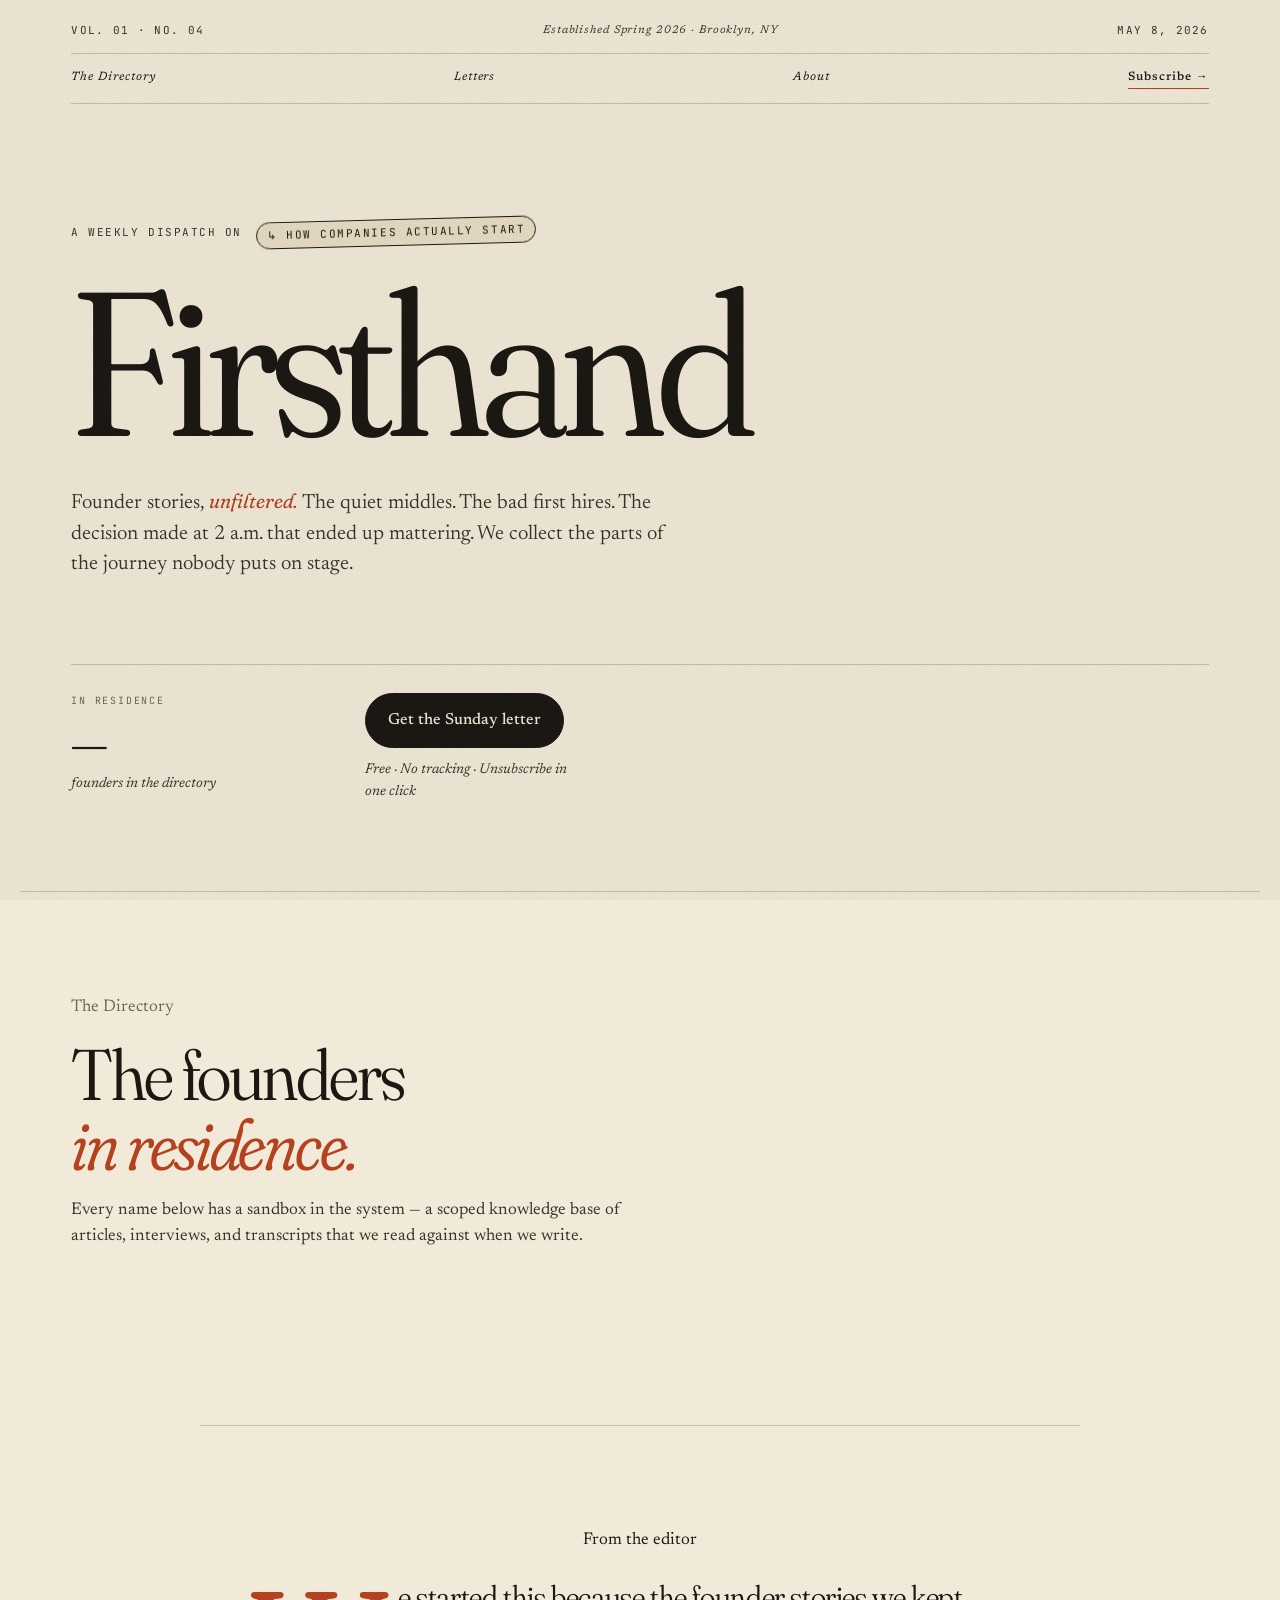
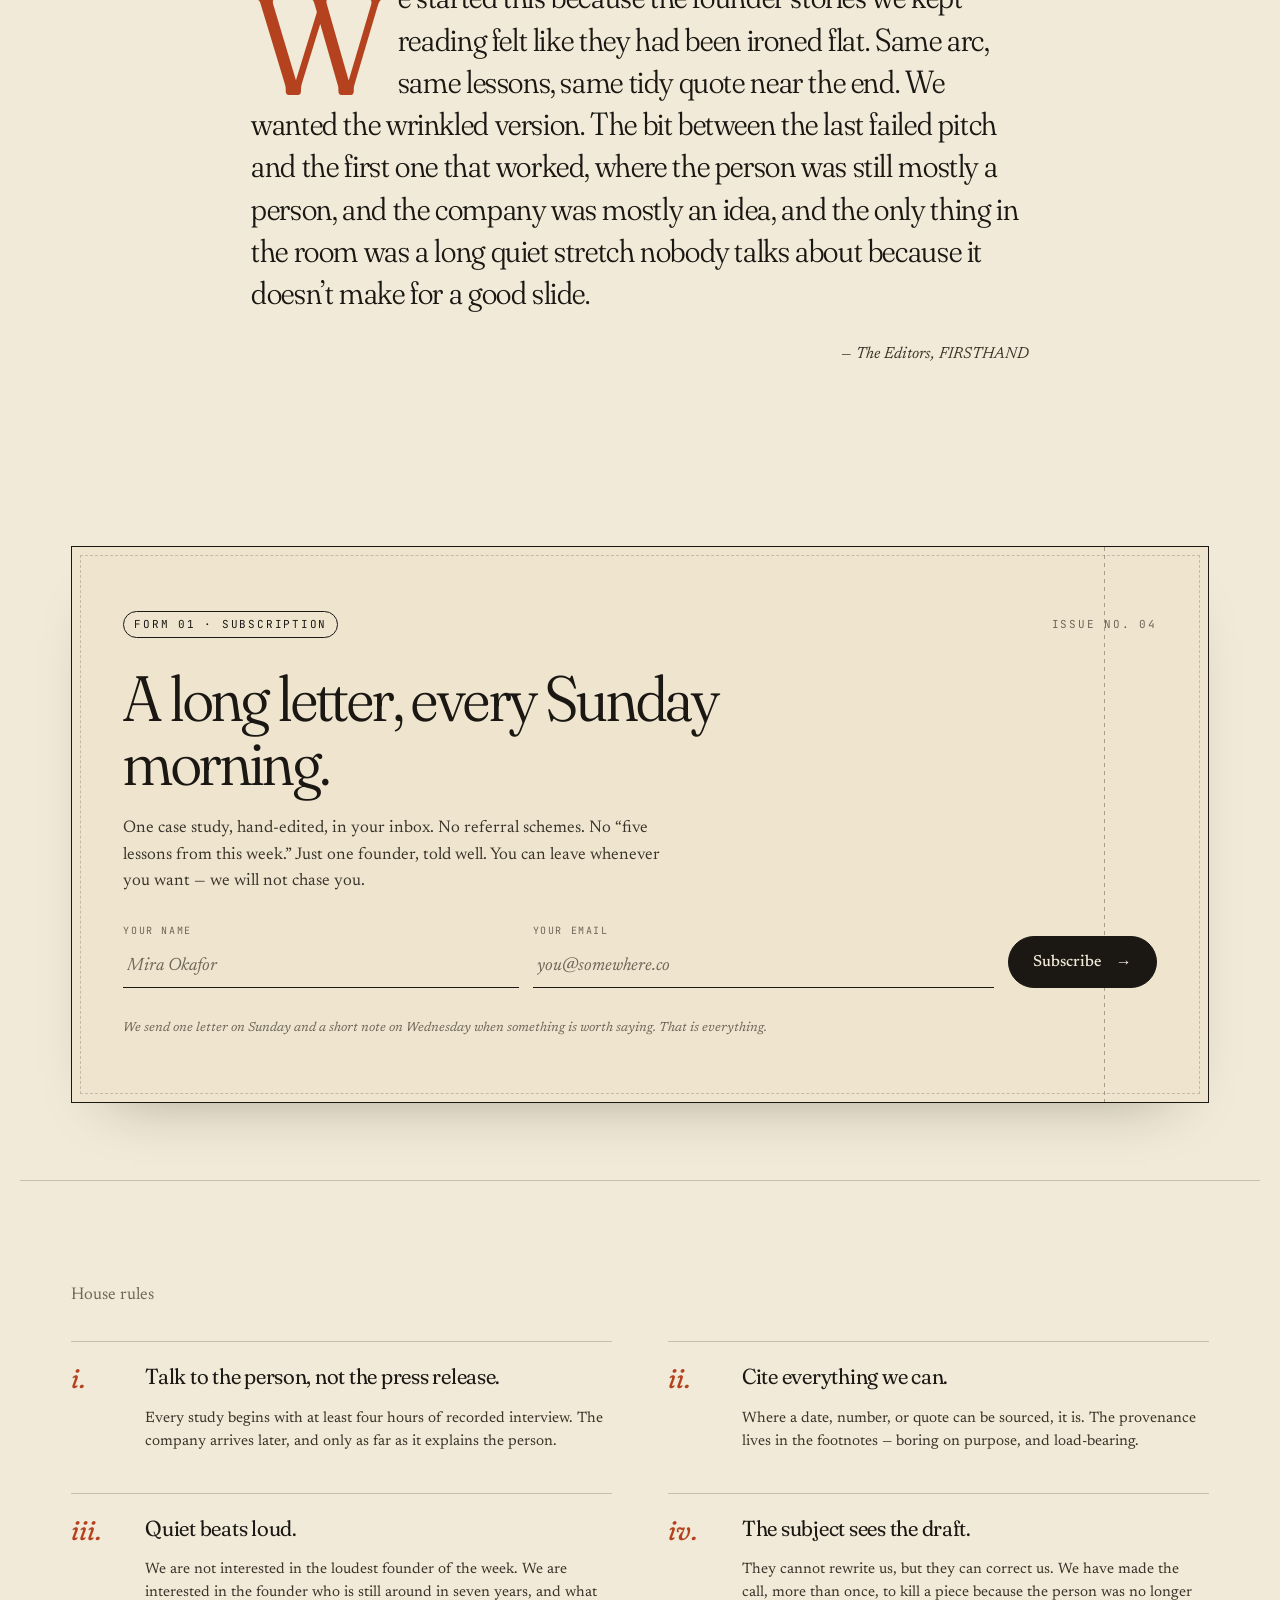
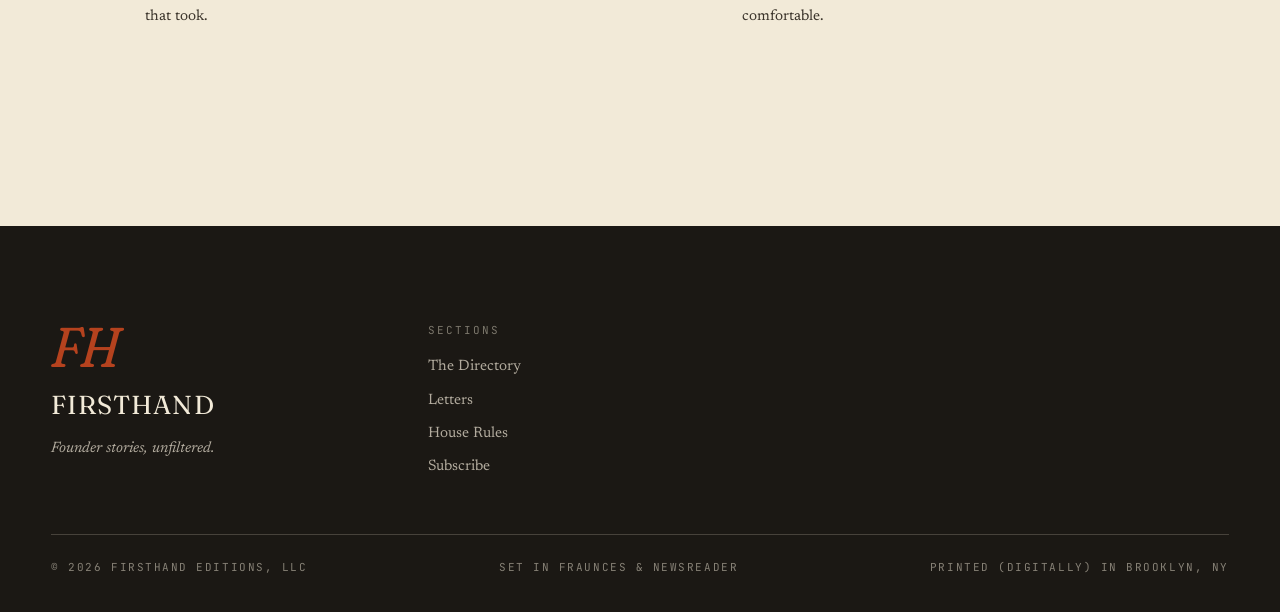
==== commit 1ab6722a: "remove placeholder content from homepage Strip the fabricated featured story, the "also in this issu" ====
--- a/web/index.html
+++ b/web/index.html
@@ -24,7 +24,6 @@
   </div>
   <div class="mast-row mast-rule">
     <a href="#dir" class="link">The Directory</a>
-    <a href="#issue" class="link">In This Issue</a>
     <a href="#letters" class="link">Letters</a>
     <a href="#about" class="link">About</a>
     <a href="#sub" class="link link-strong">Subscribe →</a>
@@ -46,128 +45,14 @@
   <div class="nameplate-foot">
     <div class="foot-col">
       <span class="kicker">In residence</span>
-      <span class="foot-num" data-live-count>94</span>
-      <span class="foot-cap">founders interviewed</span>
-    </div>
-    <div class="foot-col">
-      <span class="kicker">This week</span>
-      <span class="foot-num">01</span>
-      <span class="foot-cap">long-form study</span>
-    </div>
-    <div class="foot-col">
-      <span class="kicker">Readers</span>
-      <span class="foot-num">12,408</span>
-      <span class="foot-cap">subscribers, and counting</span>
+      <span class="foot-num" data-live-count>—</span>
+      <span class="foot-cap">founders in the directory</span>
     </div>
     <div class="foot-col foot-col-cta">
       <a href="#sub" class="btn-ink">Get the Sunday letter</a>
       <span class="foot-cap">Free · No tracking · Unsubscribe in one click</span>
     </div>
   </div>
-</section>
-
-<!-- ───── FEATURED STORY ───── -->
-<section class="feature" id="issue">
-  <div class="feature-rail">
-    <span class="rail-num">№ 04 — FEATURE</span>
-    <span class="rail-line"></span>
-    <span class="rail-time">38 min read</span>
-  </div>
-
-  <div class="feature-grid">
-    <article class="feature-body">
-      <span class="feature-eyebrow">Case Study · Consumer hardware</span>
-      <h2 class="feature-h">
-        Mira Okafor spent <em>nineteen months</em> in a rented garage convincing nobody that her toothbrush was a good idea.
-      </h2>
-      <p class="feature-deck">
-        Then a stranger from a hardware fair in Shenzhen sent her a single text — “your hinge is wrong, but the rest is right” — and the next four years happened.
-      </p>
-      <p class="feature-lede">
-        <span class="dropcap">T</span>he first prototype, she will tell you without a hint of embarrassment, was glued together with the cheap epoxy that comes in the small yellow tube. It split on the third demo. She kept demoing anyway, holding the two halves together with her thumb, because the meeting after that one was the meeting that mattered, and she had already decided — in the way founders decide things — that she was not going to lose it for a reason as boring as glue.
-      </p>
-      <p class="feature-body-text">
-        What follows is the long version of that story, told the way she tells it at midnight, after the second drink, when she is no longer auditioning for anyone. The cap-table version exists elsewhere. This one is about the hinge, and the stranger, and the nineteen months that nobody writes about.
-      </p>
-      <a href="#" class="feature-cta">
-        <span>Read the full study</span>
-        <span class="cta-arrow" aria-hidden="true">→</span>
-      </a>
-    </article>
-
-    <aside class="feature-aside">
-      <div class="portrait portrait-feature">
-        <svg viewBox="0 0 240 300" xmlns="http://www.w3.org/2000/svg" aria-label="Portrait illustration of Mira Okafor">
-          <defs>
-            <linearGradient id="pg1" x1="0" y1="0" x2="1" y2="1">
-              <stop offset="0" stop-color="#E8DCC4"/>
-              <stop offset="1" stop-color="#C9B391"/>
-            </linearGradient>
-            <pattern id="hatch" width="4" height="4" patternUnits="userSpaceOnUse" patternTransform="rotate(35)">
-              <line x1="0" y1="0" x2="0" y2="4" stroke="#1B1814" stroke-width="0.5" stroke-opacity="0.18"/>
-            </pattern>
-          </defs>
-          <rect width="240" height="300" fill="url(#pg1)"/>
-          <rect width="240" height="300" fill="url(#hatch)"/>
-          <!-- abstract figure -->
-          <circle cx="120" cy="118" r="56" fill="#1B1814" fill-opacity="0.86"/>
-          <path d="M40 300 Q120 180 200 300 Z" fill="#1B1814" fill-opacity="0.86"/>
-          <circle cx="100" cy="112" r="4" fill="#F2EAD8"/>
-          <circle cx="138" cy="112" r="4" fill="#F2EAD8"/>
-          <path d="M104 138 Q120 148 136 138" stroke="#F2EAD8" stroke-width="2" fill="none" stroke-linecap="round"/>
-          <circle cx="120" cy="118" r="56" fill="none" stroke="#B5421E" stroke-width="1.2" stroke-opacity="0.6"/>
-        </svg>
-        <div class="portrait-caption">
-          <span class="cap-name">Mira Okafor</span>
-          <span class="cap-role">Founder &amp; CEO, Bristly Co.</span>
-          <span class="cap-meta">Photographed in her Oakland workshop, March 2026</span>
-        </div>
-      </div>
-
-      <blockquote class="pull">
-        <span class="pull-mark">“</span>
-        <p>I was not romantic about it. I was just <em>too far in</em> to leave, and not far enough in to win. That is most of the story, honestly.</p>
-        <span class="pull-attr">— M. O., on month fourteen</span>
-      </blockquote>
-    </aside>
-  </div>
-</section>
-
-<!-- ───── IN THIS ISSUE STRIP ───── -->
-<section class="strip">
-  <div class="strip-head">
-    <span class="rail-num">Also in this issue</span>
-    <span class="rail-line"></span>
-  </div>
-  <ol class="strip-list">
-    <li>
-      <span class="li-num">01</span>
-      <div class="li-body">
-        <span class="li-tag">Field Note</span>
-        <h3>The first ten hires of a company that no longer exists</h3>
-        <p>Nadia Bell on what she got right, what she got wrong, and what she would not do again under any conditions.</p>
-      </div>
-      <span class="li-time">14 min</span>
-    </li>
-    <li>
-      <span class="li-num">02</span>
-      <div class="li-body">
-        <span class="li-tag">Conversation</span>
-        <h3>“We were a coffee company that briefly became a bank.”</h3>
-        <p>An hour with Theo Vasquez on accidental pivots, regulatory accidents, and what the second cup tastes like.</p>
-      </div>
-      <span class="li-time">22 min</span>
-    </li>
-    <li>
-      <span class="li-num">03</span>
-      <div class="li-body">
-        <span class="li-tag">Letter</span>
-        <h3>To the founder who is still writing the deck at 1 a.m.</h3>
-        <p>From an editor who has read a great many decks, and remembers being on the other side of the file.</p>
-      </div>
-      <span class="li-time">6 min</span>
-    </li>
-  </ol>
 </section>
 
 <!-- ───── DIRECTORY ───── -->
@@ -175,134 +60,17 @@
   <div class="dir-head">
     <div>
       <span class="rail-num">The Directory</span>
-      <h2 class="dir-title">Ninety-four founders.<br/><em>One conversation each.</em></h2>
+      <h2 class="dir-title">The founders<br/><em>in residence.</em></h2>
       <p class="dir-deck">
-        Every name below sat for a long, recorded interview — most of them several. We do not chase logos. We chase the moment a person decided, and we ask them what they were thinking the day before that.
+        Every name below has a sandbox in the system — a scoped knowledge base of articles, interviews, and transcripts that we read against when we write.
       </p>
     </div>
-    <div class="dir-controls" role="tablist" aria-label="Filter the directory">
-      <button class="chip chip-on" type="button">All</button>
-      <button class="chip" type="button">Consumer</button>
-      <button class="chip" type="button">Enterprise</button>
-      <button class="chip" type="button">Hardware</button>
-      <button class="chip" type="button">Health</button>
-      <button class="chip" type="button">Climate</button>
-      <button class="chip" type="button">Solo &amp; Small</button>
-    </div>
-  </div>
-
-  <div class="dir-grid" data-dir-grid>
-    <!-- Card -->
-    <a href="#" class="card" style="--mono-bg:#E2D3B0;--mono-ink:#7B3A18">
-      <div class="card-mono">
-        <span class="mono-letters">MO</span>
-        <span class="mono-issue">№ 04</span>
-      </div>
-      <div class="card-meta">
-        <span class="card-name">Mira Okafor</span>
-        <span class="card-role">Bristly Co. · Consumer hardware</span>
-        <span class="card-loc">Oakland, CA · Founded 2021</span>
-      </div>
-      <span class="card-arrow">→</span>
-    </a>
-
-    <a href="#" class="card" style="--mono-bg:#D8E0CC;--mono-ink:#3F4F2D">
-      <div class="card-mono">
-        <span class="mono-letters">NB</span>
-        <span class="mono-issue">№ 03</span>
-      </div>
-      <div class="card-meta">
-        <span class="card-name">Nadia Bell</span>
-        <span class="card-role">Formerly of Pebblework · Enterprise SaaS</span>
-        <span class="card-loc">Lisbon, PT · 2017 – 2024</span>
-      </div>
-      <span class="card-arrow">→</span>
-    </a>
-
-    <a href="#" class="card" style="--mono-bg:#EFD9C8;--mono-ink:#9C3B1B">
-      <div class="card-mono">
-        <span class="mono-letters">TV</span>
-        <span class="mono-issue">№ 03</span>
-      </div>
-      <div class="card-meta">
-        <span class="card-name">Theo Vasquez</span>
-        <span class="card-role">Quiet Roast · Coffee, briefly fintech</span>
-        <span class="card-loc">Mexico City, MX · Founded 2019</span>
-      </div>
-      <span class="card-arrow">→</span>
-    </a>
-
-    <a href="#" class="card" style="--mono-bg:#D5D8E0;--mono-ink:#2E3B5A">
-      <div class="card-mono">
-        <span class="mono-letters">AS</span>
-        <span class="mono-issue">№ 02</span>
-      </div>
-      <div class="card-meta">
-        <span class="card-name">Aiyana Stillwater</span>
-        <span class="card-role">Holdfast Health · Rural primary care</span>
-        <span class="card-loc">Bozeman, MT · Founded 2020</span>
-      </div>
-      <span class="card-arrow">→</span>
-    </a>
-
-    <a href="#" class="card" style="--mono-bg:#E5DAC2;--mono-ink:#6E5320">
-      <div class="card-mono">
-        <span class="mono-letters">JK</span>
-        <span class="mono-issue">№ 02</span>
-      </div>
-      <div class="card-meta">
-        <span class="card-name">Jonas Kerridge</span>
-        <span class="card-role">Lantern Press · Independent publishing</span>
-        <span class="card-loc">Edinburgh, UK · Founded 2015</span>
-      </div>
-      <span class="card-arrow">→</span>
-    </a>
-
-    <a href="#" class="card" style="--mono-bg:#DCD2C0;--mono-ink:#5A4422">
-      <div class="card-mono">
-        <span class="mono-letters">RP</span>
-        <span class="mono-issue">№ 01</span>
-      </div>
-      <div class="card-meta">
-        <span class="card-name">Reema Parikh</span>
-        <span class="card-role">Settle &amp; Co. · Immigration software</span>
-        <span class="card-loc">Toronto, CA · Founded 2018</span>
-      </div>
-      <span class="card-arrow">→</span>
-    </a>
-
-    <a href="#" class="card" style="--mono-bg:#CDD8D2;--mono-ink:#2C4A3D">
-      <div class="card-mono">
-        <span class="mono-letters">DC</span>
-        <span class="mono-issue">№ 01</span>
-      </div>
-      <div class="card-meta">
-        <span class="card-name">Daniel Cho</span>
-        <span class="card-role">Verdure Labs · Climate, soil carbon</span>
-        <span class="card-loc">Davis, CA · Founded 2022</span>
-      </div>
-      <span class="card-arrow">→</span>
-    </a>
-
-    <a href="#" class="card" style="--mono-bg:#E8D6D0;--mono-ink:#8C3232">
-      <div class="card-mono">
-        <span class="mono-letters">SA</span>
-        <span class="mono-issue">№ 01</span>
-      </div>
-      <div class="card-meta">
-        <span class="card-name">Sade Adesina</span>
-        <span class="card-role">Field Magazine · Solo media</span>
-        <span class="card-loc">Lagos, NG · Founded 2023</span>
-      </div>
-      <span class="card-arrow">→</span>
-    </a>
-  </div>
-
-  <div class="dir-foot">
-    <span class="foot-line"></span>
-    <a href="#" class="link link-strong" data-live-browse>Browse all 94 founders →</a>
-    <span class="foot-line"></span>
-  </div>
+  </div>
+
+  <div class="dir-grid" data-dir-grid></div>
+  <p class="dir-empty" data-dir-empty hidden>
+    No founders in the directory yet. Run <code>python -m newsletter.cli research "Founder Name"</code> to add one.
+  </p>
 </section>
 
 <!-- ───── PULL / EDITOR'S NOTE ───── -->
@@ -388,24 +156,10 @@
     </div>
     <div class="foot-cell">
       <span class="foot-h">Sections</span>
-      <a href="#issue">This Issue</a>
       <a href="#dir">The Directory</a>
       <a href="#letters">Letters</a>
       <a href="#about">House Rules</a>
-    </div>
-    <div class="foot-cell">
-      <span class="foot-h">Editorial</span>
-      <a href="#">Pitch a founder</a>
-      <a href="#">Submit a correction</a>
-      <a href="#">Methodology</a>
-      <a href="#">Index of issues</a>
-    </div>
-    <div class="foot-cell">
-      <span class="foot-h">Elsewhere</span>
-      <a href="#">RSS</a>
-      <a href="#">Are.na channel</a>
-      <a href="#">Spotify (interviews)</a>
-      <a href="#">Letters@firsthand</a>
+      <a href="#sub">Subscribe</a>
     </div>
   </div>
   <div class="foot-rule"></div>
@@ -466,20 +220,20 @@
     if (!res.ok) return;
     const data = await res.json();
     const founders = data.founders || [];
-    if (!founders.length) return;
+    const count = data.count ?? founders.length;
 
     const grid = document.querySelector("[data-dir-grid]");
+    const empty = document.querySelector("[data-dir-empty]");
     if (grid) {
-      const live = founders.map((f, i) => cardHTML(f, i, founders.length)).join("");
-      grid.innerHTML = live + grid.innerHTML;
+      grid.innerHTML = founders
+        .map((f, i) => cardHTML(f, i, founders.length))
+        .join("");
     }
-
-    const count = data.count;
+    if (empty) empty.hidden = founders.length > 0;
+
     document.querySelectorAll("[data-live-count]").forEach((el) => {
       el.textContent = String(count).padStart(2, "0");
     });
-    const browse = document.querySelector("[data-live-browse]");
-    if (browse) browse.textContent = `Browse all ${count} founder${count === 1 ? "" : "s"} →`;
   } catch (err) {
     console.warn("founders fetch failed", err);
   }
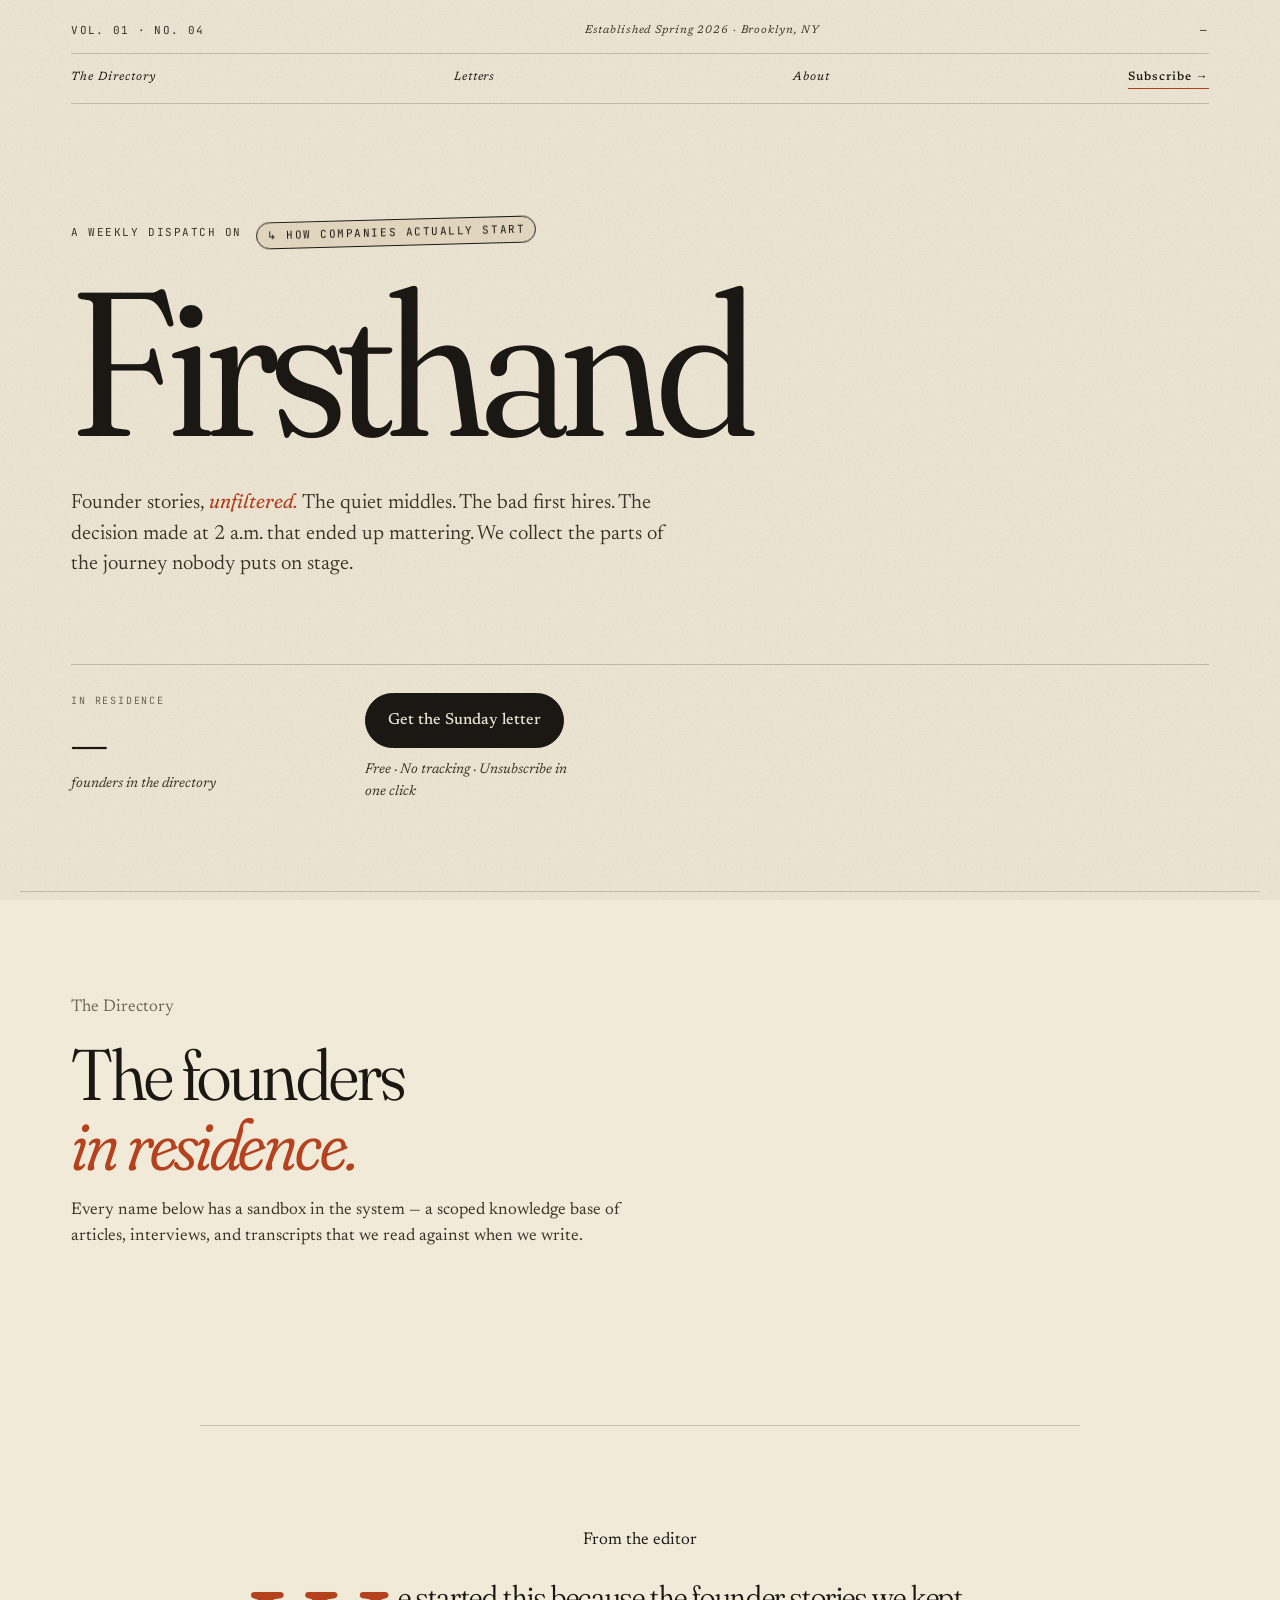
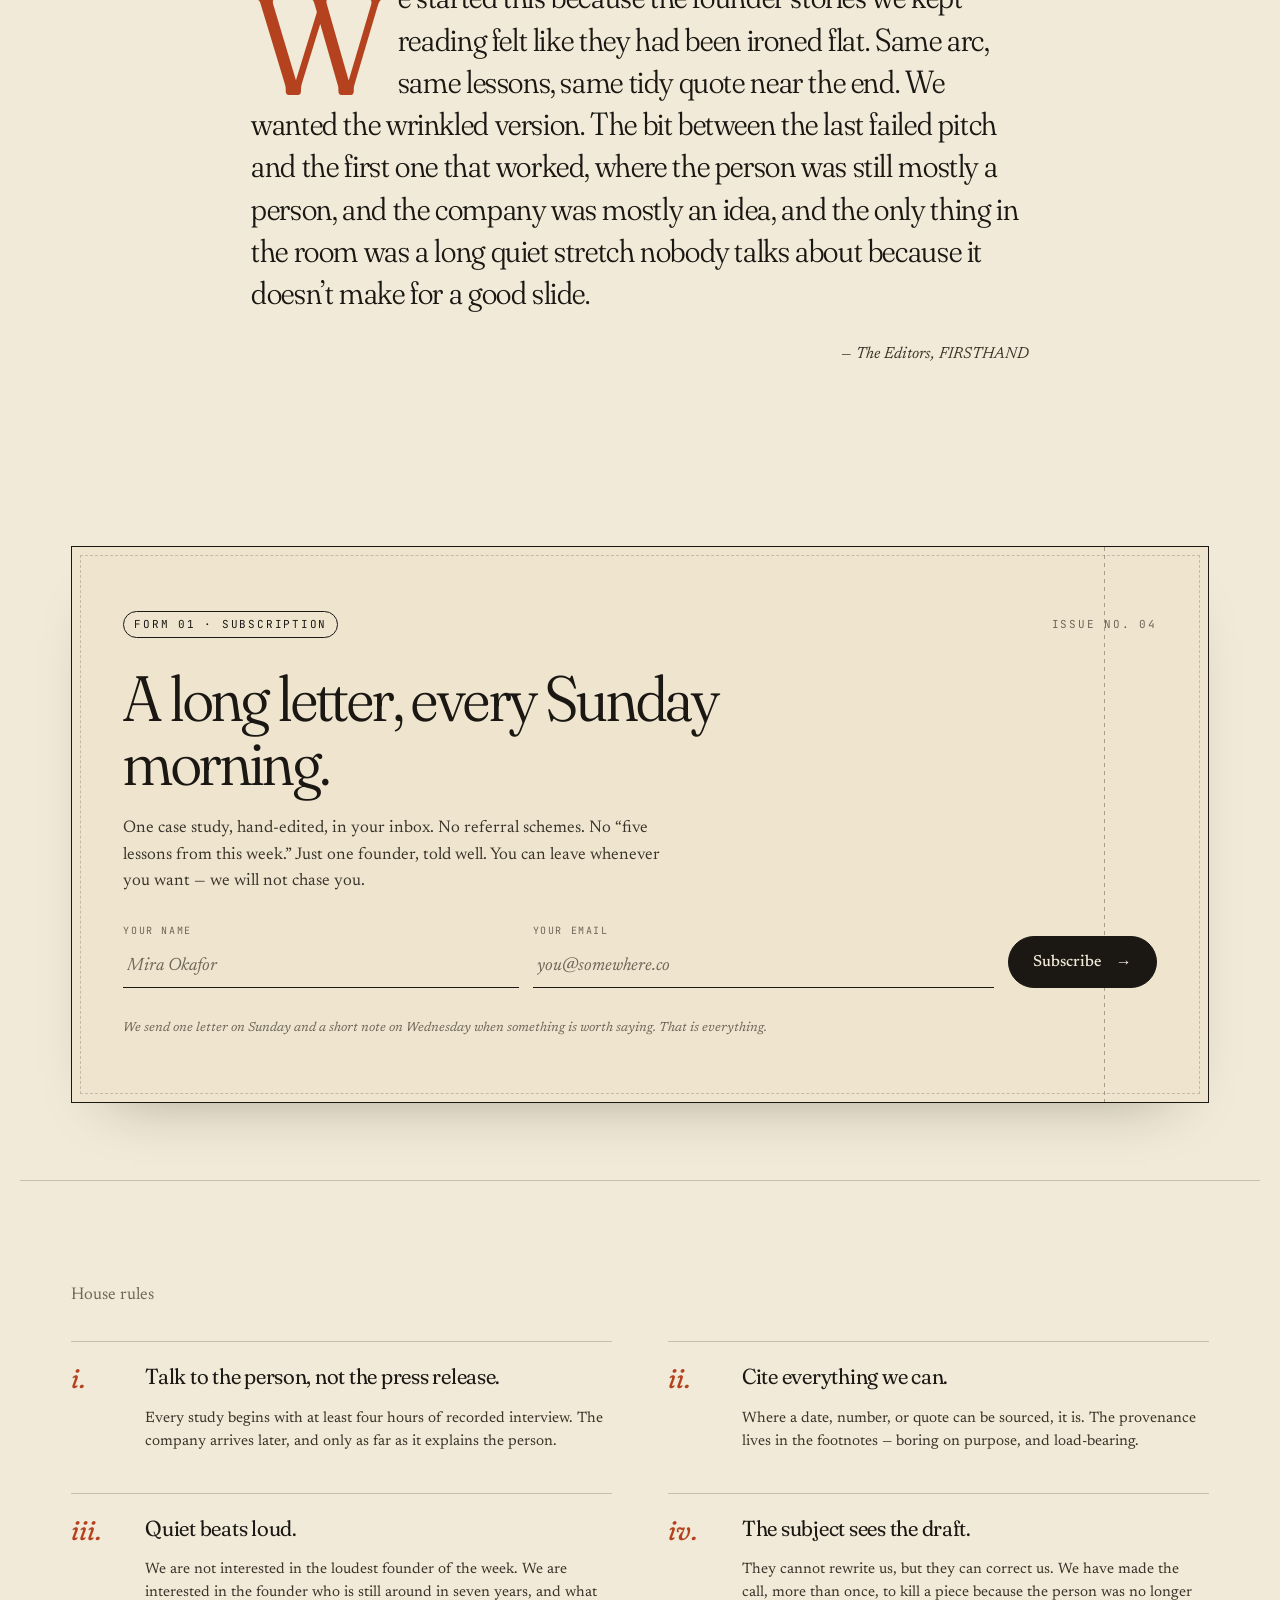
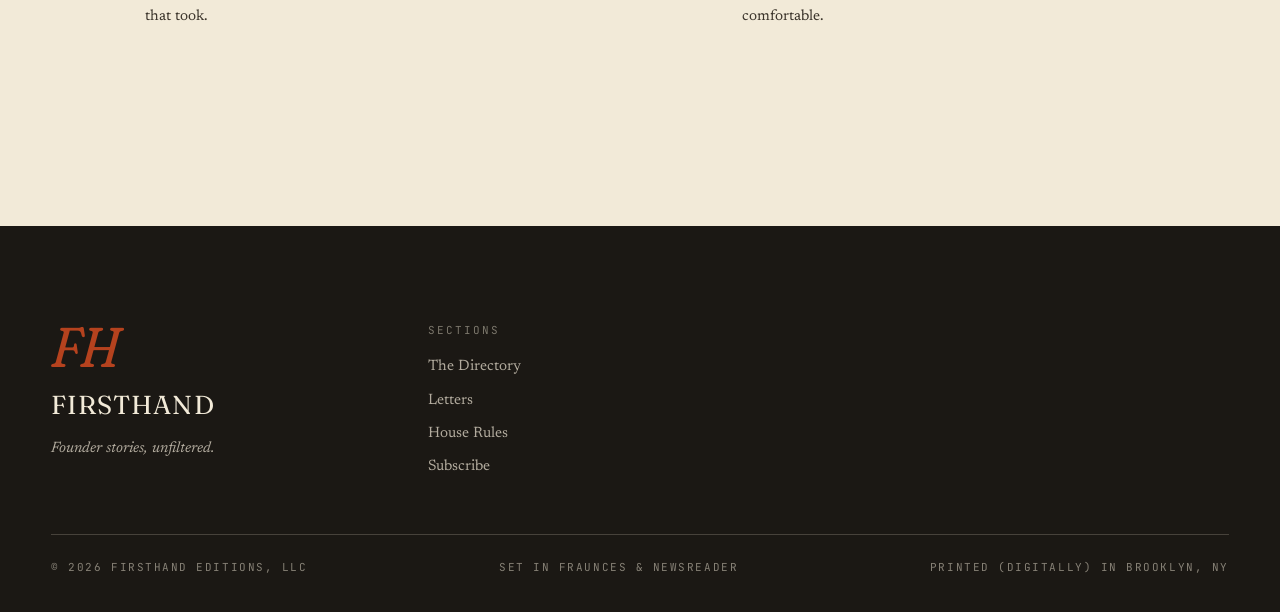
==== commit 9d09e755: "gate the directory page behind sign-in Auth was previously only required to open a founder chat, so " ====
--- a/web/index.html
+++ b/web/index.html
@@ -20,7 +20,7 @@
   <div class="mast-row">
     <span class="meta">Vol. 01 · No. 04</span>
     <span class="meta meta-mid">Established Spring 2026 · Brooklyn, NY</span>
-    <span class="meta">May 8, 2026</span>
+    <span class="meta" data-session>—</span>
   </div>
   <div class="mast-row mast-rule">
     <a href="#dir" class="link">The Directory</a>
@@ -170,8 +170,43 @@
   </div>
 </footer>
 
-<script>
+<script type="module">
+import { createClient } from "https://esm.sh/@supabase/supabase-js@2";
 (async () => {
+  // --- gate the whole site behind a Supabase session ---
+  const here = location.pathname + location.search + location.hash;
+  const goLogin = () => location.replace(`/login.html?next=${encodeURIComponent(here)}`);
+
+  let supabase = null;
+  let session = null;
+  try {
+    const cfg = await (await fetch("/auth/config")).json();
+    if (cfg.supabase_url && cfg.supabase_anon_key) {
+      supabase = createClient(cfg.supabase_url, cfg.supabase_anon_key);
+      ({ data: { session } } = await supabase.auth.getSession());
+    }
+  } catch (_) { /* fall through to gate */ }
+  if (!session) { goLogin(); return; }
+
+  // Sign-out chip in the masthead.
+  const sessionEl = document.querySelector("[data-session]");
+  if (sessionEl) {
+    sessionEl.innerHTML = "";
+    const who = document.createElement("span");
+    who.textContent = session.user.email || "signed in";
+    const sep = document.createTextNode(" · ");
+    const out = document.createElement("a");
+    out.href = "#";
+    out.textContent = "sign out";
+    out.style.color = "inherit";
+    out.addEventListener("click", async (e) => {
+      e.preventDefault();
+      await supabase.auth.signOut();
+      goLogin();
+    });
+    sessionEl.append(who, sep, out);
+  }
+
   const PALETTE = [
     ["#E2D3B0", "#7B3A18"],
     ["#D8E0CC", "#3F4F2D"],
@@ -201,7 +236,7 @@
       : (founder.notes || "Founder dossier");
     const loc = `${founder.source_count} source${founder.source_count === 1 ? "" : "s"} · Added ${fmtDate(founder.created_at)}`;
     return `
-      <a href="#" class="card" style="--mono-bg:${bg};--mono-ink:${ink}">
+      <a href="/founder.html?id=${encodeURIComponent(founder.id)}" class="card" style="--mono-bg:${bg};--mono-ink:${ink}">
         <div class="card-mono">
           <span class="mono-letters">${initials(founder.name) || "··"}</span>
           <span class="mono-issue">№ ${issueNum}</span>
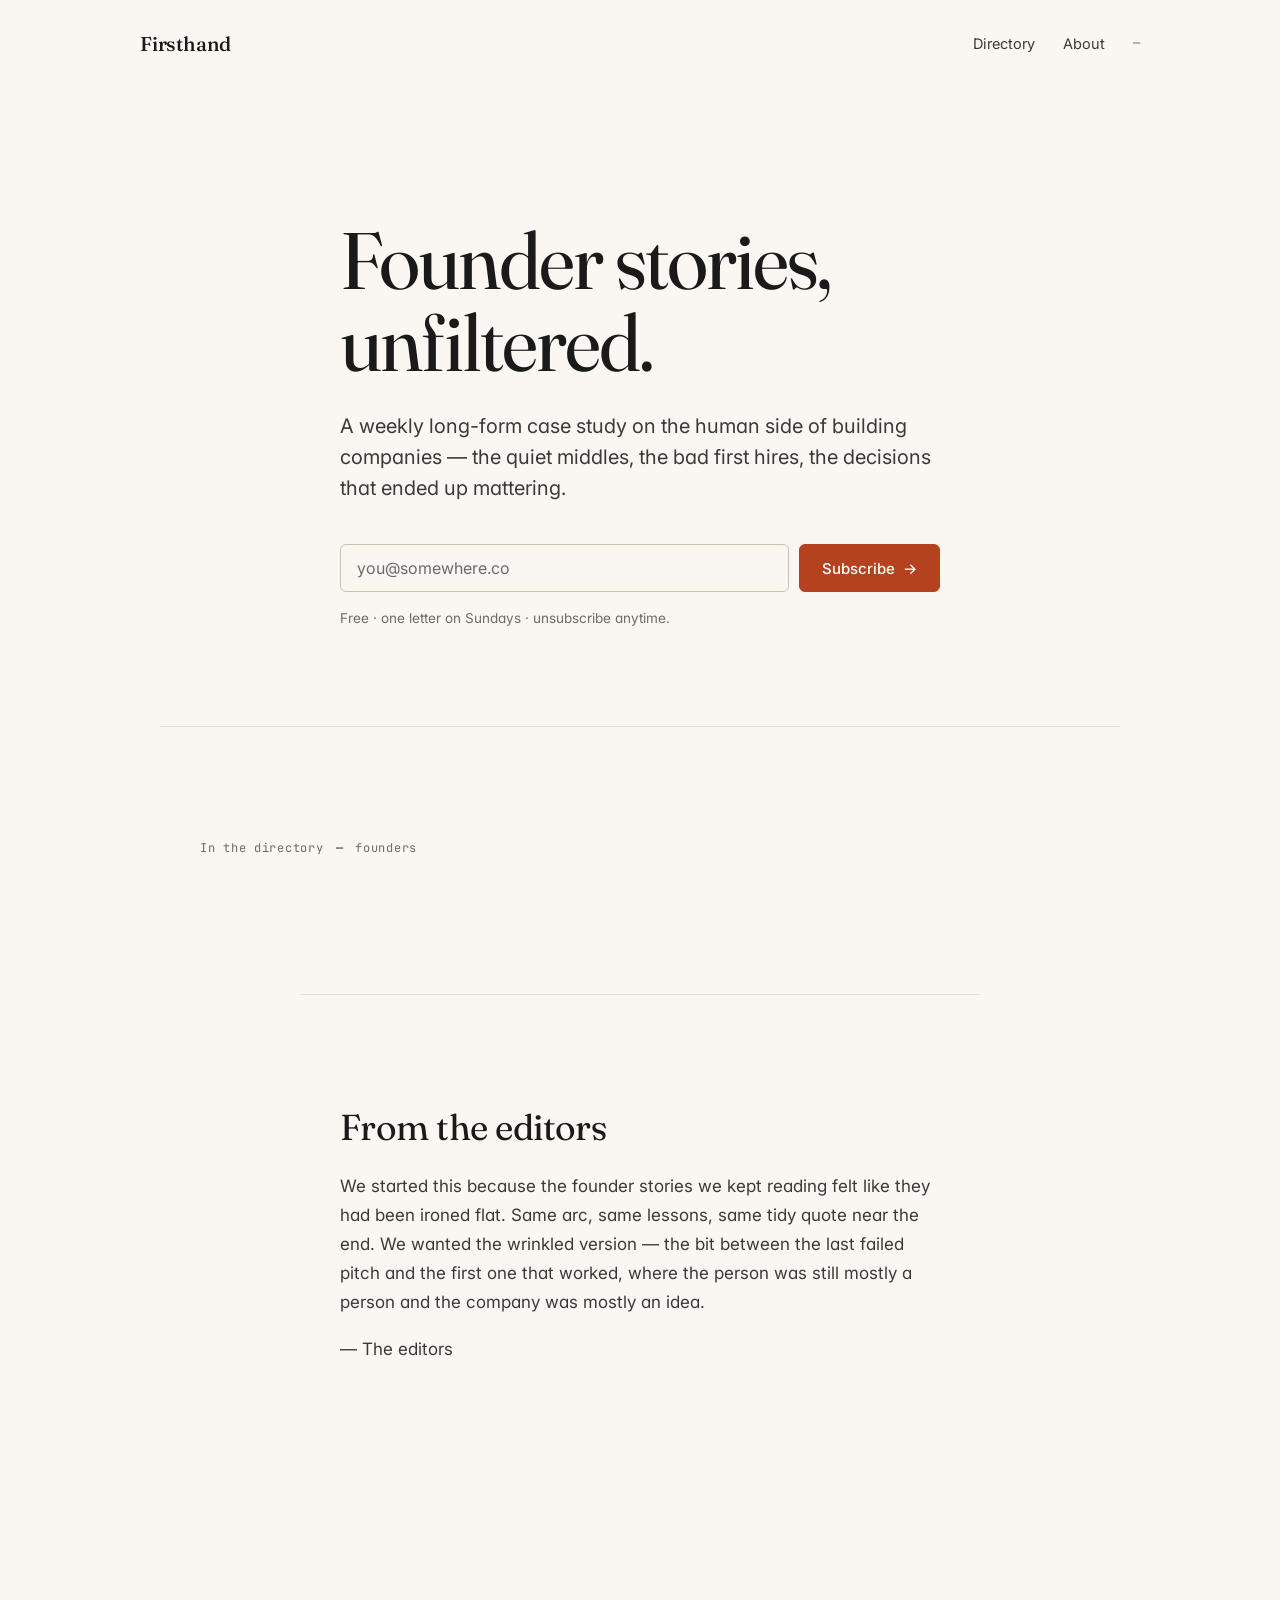
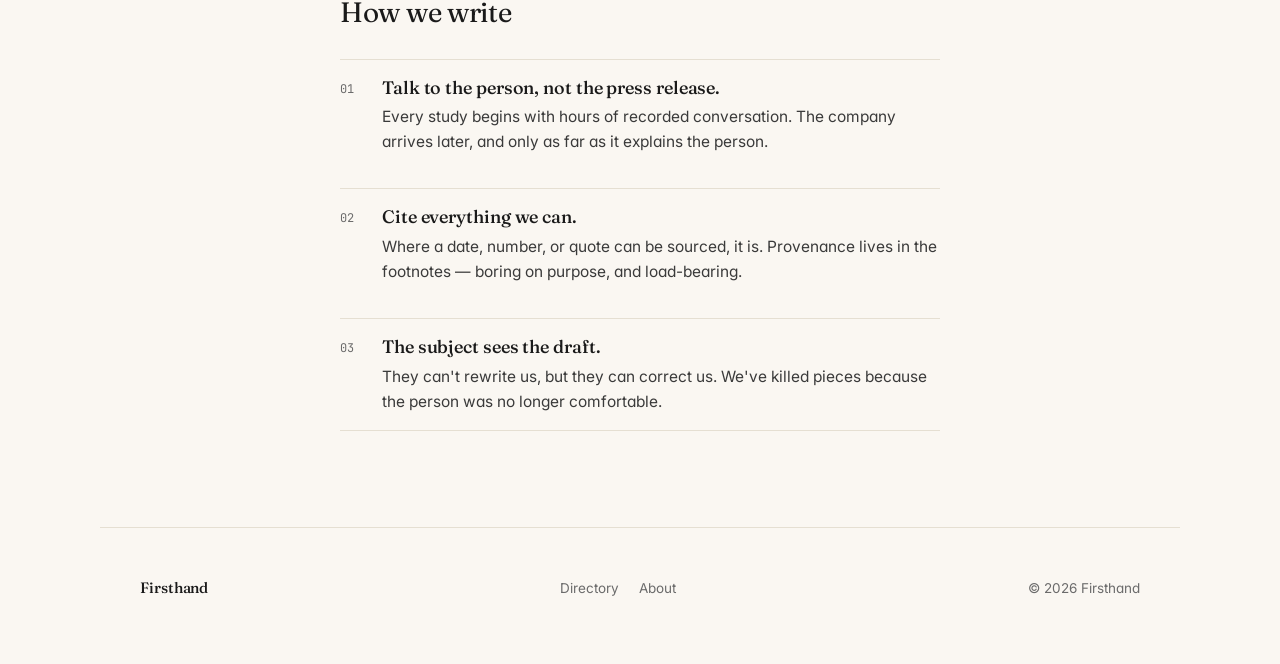
==== commit ffdedeae: "redesign web UI: warm minimal, drop old-newspaper aesthetic Replace the literary-magazine look (Frau" ====
--- a/web/index.html
+++ b/web/index.html
@@ -3,177 +3,95 @@
 <head>
 <meta charset="utf-8" />
 <meta name="viewport" content="width=device-width, initial-scale=1" />
-<title>FIRSTHAND — Founder Stories, Unfiltered</title>
-<meta name="description" content="A weekly dispatch of long-form case studies on the human side of building companies. Quiet, honest, well-told." />
+<title>FIRSTHAND — Founder stories, unfiltered</title>
+<meta name="description" content="A weekly long-form case study on the human side of building companies." />
 <link rel="preconnect" href="https://fonts.googleapis.com">
 <link rel="preconnect" href="https://fonts.gstatic.com" crossorigin>
-<link href="https://fonts.googleapis.com/css2?family=Fraunces:ital,opsz,wght,SOFT@0,9..144,300..900,0..100;1,9..144,300..900,0..100&family=Newsreader:ital,opsz,wght@0,6..72,300..700;1,6..72,300..700&family=JetBrains+Mono:wght@400;500&display=swap" rel="stylesheet">
+<link href="https://fonts.googleapis.com/css2?family=Fraunces:wght@400;500&family=Inter:wght@400;500;600&family=JetBrains+Mono:wght@400;500&display=swap" rel="stylesheet">
 <link rel="stylesheet" href="styles.css" />
 </head>
 <body>
 
-<!-- ───── grain overlay ───── -->
-<div class="grain" aria-hidden="true"></div>
+<nav class="nav">
+  <a href="/" class="nav-brand">Firsthand</a>
+  <div class="nav-links">
+    <a href="#directory">Directory</a>
+    <a href="#note">About</a>
+    <span class="nav-session" data-session>—</span>
+  </div>
+</nav>
 
-<!-- ───── masthead ───── -->
-<header class="mast">
-  <div class="mast-row">
-    <span class="meta">Vol. 01 · No. 04</span>
-    <span class="meta meta-mid">Established Spring 2026 · Brooklyn, NY</span>
-    <span class="meta" data-session>—</span>
-  </div>
-  <div class="mast-row mast-rule">
-    <a href="#dir" class="link">The Directory</a>
-    <a href="#letters" class="link">Letters</a>
-    <a href="#about" class="link">About</a>
-    <a href="#sub" class="link link-strong">Subscribe →</a>
-  </div>
-</header>
-
-<!-- ───── HERO / NAMEPLATE ───── -->
-<section class="nameplate">
-  <div class="nameplate-tag">
-    <span class="tag-label">A weekly dispatch on</span>
-    <span class="tag-stamp">↳ how companies actually start</span>
-  </div>
-  <h1 class="nameplate-title">
-    <span class="np-line">First<span class="np-amp">­</span>hand</span>
-  </h1>
-  <p class="nameplate-sub">
-    Founder stories, <em>unfiltered.</em> The quiet middles. The bad first hires. The decision made at 2&nbsp;a.m. that ended up mattering. We collect the parts of the journey nobody puts on stage.
+<section class="hero">
+  <h1 class="hero-title">Founder stories, unfiltered.</h1>
+  <p class="hero-deck">
+    A weekly long-form case study on the human side of building companies — the quiet middles, the bad first hires, the decisions that ended up mattering.
   </p>
-  <div class="nameplate-foot">
-    <div class="foot-col">
-      <span class="kicker">In residence</span>
-      <span class="foot-num" data-live-count>—</span>
-      <span class="foot-cap">founders in the directory</span>
+  <form class="sub-form" onsubmit="event.preventDefault(); this.querySelector('.sub-thanks').hidden=false; this.querySelector('.sub-row').hidden=true; this.querySelector('.sub-fine').hidden=true;">
+    <div class="sub-row">
+      <input type="email" name="email" placeholder="you@somewhere.co" autocomplete="email" required>
+      <button type="submit" class="btn">Subscribe <span class="arrow">→</span></button>
     </div>
-    <div class="foot-col foot-col-cta">
-      <a href="#sub" class="btn-ink">Get the Sunday letter</a>
-      <span class="foot-cap">Free · No tracking · Unsubscribe in one click</span>
-    </div>
-  </div>
+    <p class="sub-fine">Free · one letter on Sundays · unsubscribe anytime.</p>
+    <p class="sub-thanks" hidden><strong>Thanks.</strong> A confirmation note is on its way.</p>
+  </form>
 </section>
 
-<!-- ───── DIRECTORY ───── -->
-<section class="dir" id="dir">
-  <div class="dir-head">
-    <div>
-      <span class="rail-num">The Directory</span>
-      <h2 class="dir-title">The founders<br/><em>in residence.</em></h2>
-      <p class="dir-deck">
-        Every name below has a sandbox in the system — a scoped knowledge base of articles, interviews, and transcripts that we read against when we write.
-      </p>
-    </div>
-  </div>
-
-  <div class="dir-grid" data-dir-grid></div>
+<section class="section section-rule" id="directory">
+  <p class="section-eyebrow">
+    <span>In the directory</span>
+    <span class="count" data-live-count>—</span>
+    <span>founders</span>
+  </p>
+  <ul class="dir-list" data-dir-grid></ul>
   <p class="dir-empty" data-dir-empty hidden>
-    No founders in the directory yet. Run <code>python -m newsletter.cli research "Founder Name"</code> to add one.
+    No founders yet. Run <code>python -m newsletter.cli research "Founder Name"</code> to add one.
   </p>
 </section>
 
-<!-- ───── PULL / EDITOR'S NOTE ───── -->
-<section class="ednote" id="letters">
-  <span class="rail-num center">From the editor</span>
-  <p class="ednote-body">
-    <span class="dropcap dropcap-rust">W</span>e started this because the founder stories we kept reading felt like they had been ironed flat. Same arc, same lessons, same tidy quote near the end. We wanted the wrinkled version. The bit between the last failed pitch and the first one that worked, where the person was still mostly a person, and the company was mostly an idea, and the only thing in the room was a long quiet stretch nobody talks about because it doesn’t make for a good slide.
+<section class="note section-rule" id="note">
+  <h2>From the editors</h2>
+  <p>
+    We started this because the founder stories we kept reading felt like they had been ironed flat. Same arc, same lessons, same tidy quote near the end. We wanted the wrinkled version — the bit between the last failed pitch and the first one that worked, where the person was still mostly a person and the company was mostly an idea.
   </p>
-  <p class="ednote-sign">— The Editors, FIRSTHAND</p>
+  <p class="note-sign">— The editors</p>
 </section>
 
-<!-- ───── SUBSCRIBE CARD ───── -->
-<section class="sub" id="sub">
-  <div class="sub-card">
-    <div class="sub-perf" aria-hidden="true"></div>
-    <div class="sub-head">
-      <span class="sub-stamp">FORM&nbsp;01 · Subscription</span>
-      <span class="sub-issue">Issue No. 04</span>
-    </div>
-    <h2 class="sub-title">A long letter, every Sunday morning.</h2>
-    <p class="sub-deck">
-      One case study, hand-edited, in your inbox. No referral schemes. No “five lessons from this week.” Just one founder, told well. You can leave whenever you want — we will not chase you.
-    </p>
-    <form class="sub-form" onsubmit="event.preventDefault(); this.querySelector('.sub-thanks').hidden=false; this.querySelector('.sub-row').hidden=true;">
-      <div class="sub-row">
-        <label class="sub-field">
-          <span class="sub-label">Your name</span>
-          <input type="text" name="name" placeholder="Mira Okafor" autocomplete="name" required>
-        </label>
-        <label class="sub-field">
-          <span class="sub-label">Your email</span>
-          <input type="email" name="email" placeholder="you@somewhere.co" autocomplete="email" required>
-        </label>
-        <button type="submit" class="btn-ink btn-submit">
-          <span>Subscribe</span>
-          <span class="cta-arrow" aria-hidden="true">→</span>
-        </button>
+<section class="rules">
+  <h2>How we write</h2>
+  <ol>
+    <li>
+      <div>
+        <h4>Talk to the person, not the press release.</h4>
+        <p>Every study begins with hours of recorded conversation. The company arrives later, and only as far as it explains the person.</p>
       </div>
-      <p class="sub-thanks" hidden>
-        <em>Thank you.</em> A confirmation note is on its way — check your inbox, and the promotions tab if it’s shy.
-      </p>
-      <p class="sub-fine">
-        We send one letter on Sunday and a short note on Wednesday when something is worth saying. That is everything.
-      </p>
-    </form>
-  </div>
-</section>
-
-<!-- ───── PRINCIPLES ───── -->
-<section class="creed" id="about">
-  <span class="rail-num">House rules</span>
-  <ol class="creed-list">
-    <li>
-      <span class="creed-num">i.</span>
-      <h4>Talk to the person, not the press release.</h4>
-      <p>Every study begins with at least four hours of recorded interview. The company arrives later, and only as far as it explains the person.</p>
     </li>
     <li>
-      <span class="creed-num">ii.</span>
-      <h4>Cite everything we can.</h4>
-      <p>Where a date, number, or quote can be sourced, it is. The provenance lives in the footnotes — boring on purpose, and load-bearing.</p>
+      <div>
+        <h4>Cite everything we can.</h4>
+        <p>Where a date, number, or quote can be sourced, it is. Provenance lives in the footnotes — boring on purpose, and load-bearing.</p>
+      </div>
     </li>
     <li>
-      <span class="creed-num">iii.</span>
-      <h4>Quiet beats loud.</h4>
-      <p>We are not interested in the loudest founder of the week. We are interested in the founder who is still around in seven years, and what that took.</p>
-    </li>
-    <li>
-      <span class="creed-num">iv.</span>
-      <h4>The subject sees the draft.</h4>
-      <p>They cannot rewrite us, but they can correct us. We have made the call, more than once, to kill a piece because the person was no longer comfortable.</p>
+      <div>
+        <h4>The subject sees the draft.</h4>
+        <p>They can't rewrite us, but they can correct us. We've killed pieces because the person was no longer comfortable.</p>
+      </div>
     </li>
   </ol>
 </section>
 
-<!-- ───── FOOTER MASTHEAD ───── -->
 <footer class="foot">
-  <div class="foot-grid">
-    <div class="foot-cell foot-cell-name">
-      <span class="foot-mark">FH</span>
-      <span class="foot-name">FIRSTHAND</span>
-      <span class="foot-tag">Founder stories, unfiltered.</span>
-    </div>
-    <div class="foot-cell">
-      <span class="foot-h">Sections</span>
-      <a href="#dir">The Directory</a>
-      <a href="#letters">Letters</a>
-      <a href="#about">House Rules</a>
-      <a href="#sub">Subscribe</a>
-    </div>
+  <span class="foot-brand">Firsthand</span>
+  <div class="foot-links">
+    <a href="#directory">Directory</a>
+    <a href="#note">About</a>
   </div>
-  <div class="foot-rule"></div>
-  <div class="foot-fine">
-    <span>© 2026 Firsthand Editions, LLC</span>
-    <span>Set in Fraunces &amp; Newsreader</span>
-    <span>Printed (digitally) in Brooklyn, NY</span>
-  </div>
+  <span>© 2026 Firsthand</span>
 </footer>
 
 <script type="module">
 import { createClient } from "https://esm.sh/@supabase/supabase-js@2";
 (async () => {
-  // --- gate the whole site behind a Supabase session ---
   const here = location.pathname + location.search + location.hash;
   const goLogin = () => location.replace(`/login.html?next=${encodeURIComponent(here)}`);
 
@@ -188,7 +106,6 @@
   } catch (_) { /* fall through to gate */ }
   if (!session) { goLogin(); return; }
 
-  // Sign-out chip in the masthead.
   const sessionEl = document.querySelector("[data-session]");
   if (sessionEl) {
     sessionEl.innerHTML = "";
@@ -198,7 +115,6 @@
     const out = document.createElement("a");
     out.href = "#";
     out.textContent = "sign out";
-    out.style.color = "inherit";
     out.addEventListener("click", async (e) => {
       e.preventDefault();
       await supabase.auth.signOut();
@@ -228,26 +144,23 @@
     } catch { return ""; }
   };
 
-  const cardHTML = (founder, idx, totalLive) => {
+  const rowHTML = (founder, idx) => {
     const [bg, ink] = PALETTE[idx % PALETTE.length];
-    const issueNum = String(totalLive - idx).padStart(2, "0");
     const role = founder.company_name
-      ? `${founder.company_name} · ${founder.notes || "Founder dossier"}`
+      ? `${founder.company_name}${founder.notes ? " · " + founder.notes : ""}`
       : (founder.notes || "Founder dossier");
-    const loc = `${founder.source_count} source${founder.source_count === 1 ? "" : "s"} · Added ${fmtDate(founder.created_at)}`;
     return `
-      <a href="/founder.html?id=${encodeURIComponent(founder.id)}" class="card" style="--mono-bg:${bg};--mono-ink:${ink}">
-        <div class="card-mono">
-          <span class="mono-letters">${initials(founder.name) || "··"}</span>
-          <span class="mono-issue">№ ${issueNum}</span>
-        </div>
-        <div class="card-meta">
-          <span class="card-name">${founder.name}</span>
-          <span class="card-role">${role}</span>
-          <span class="card-loc">${loc}</span>
-        </div>
-        <span class="card-arrow">→</span>
-      </a>`;
+      <li>
+        <a href="/founder.html?id=${encodeURIComponent(founder.id)}" class="dir-row">
+          <span class="dir-avatar" style="--mono-bg:${bg};--mono-ink:${ink}">${initials(founder.name) || "··"}</span>
+          <span class="dir-id">
+            <span class="dir-name">${founder.name}</span>
+            <span class="dir-meta">${role}</span>
+          </span>
+          <span class="dir-when">${fmtDate(founder.created_at)}</span>
+          <span class="dir-arrow">→</span>
+        </a>
+      </li>`;
   };
 
   try {
@@ -260,14 +173,12 @@
     const grid = document.querySelector("[data-dir-grid]");
     const empty = document.querySelector("[data-dir-empty]");
     if (grid) {
-      grid.innerHTML = founders
-        .map((f, i) => cardHTML(f, i, founders.length))
-        .join("");
+      grid.innerHTML = founders.map((f, i) => rowHTML(f, i)).join("");
     }
     if (empty) empty.hidden = founders.length > 0;
 
     document.querySelectorAll("[data-live-count]").forEach((el) => {
-      el.textContent = String(count).padStart(2, "0");
+      el.textContent = String(count);
     });
   } catch (err) {
     console.warn("founders fetch failed", err);
--- a/web/styles.css
+++ b/web/styles.css
@@ -1,27 +1,26 @@
-/* ─────────────────────────────────────────────
-   FIRSTHAND — editorial stylesheet
-   warm paper · ink · rust · sage
-   ───────────────────────────────────────────── */
+/* FIRSTHAND — warm minimal */
 
 :root {
-  --paper:        #F2EAD8;
-  --paper-deep:   #EAE0CB;
-  --paper-card:   #EFE5CF;
-  --ink:          #1B1814;
-  --ink-soft:     #3A332A;
-  --ink-mute:     #6E6557;
-  --rule:         #1B181433;
-  --rust:         #B5421E;
-  --rust-deep:    #8E2F12;
-  --sage:         #6B7A5A;
-  --hi:           #E8DCC4;
-
-  --serif:   "Fraunces", "Times New Roman", serif;
-  --read:    "Newsreader", "Georgia", serif;
-  --mono:    "JetBrains Mono", ui-monospace, monospace;
-
-  --col-max:  1240px;
-  --gutter:   clamp(20px, 4vw, 56px);
+  --paper:       #FAF7F2;
+  --paper-card:  #F3EFE6;
+  --ink:         #1A1A1A;
+  --ink-soft:    #3A3A3A;
+  --ink-mute:    #6B6B6B;
+  --rule:        #E5DFD2;
+  --rule-strong: #C9C1AE;
+  --accent:      #B5421F;
+  --accent-deep: #8E2F12;
+  --sage:        #6B7A5A;
+
+  --sans:  "Inter", ui-sans-serif, system-ui, -apple-system, "Segoe UI", sans-serif;
+  --serif: "Fraunces", "Times New Roman", serif;
+  --read:  var(--sans);
+  --mono:  "JetBrains Mono", ui-monospace, monospace;
+
+  --col-prose: 680px;
+  --col-wide:  960px;
+  --col-max:   1080px;
+  --gutter:    clamp(20px, 5vw, 40px);
 }
 
 * { box-sizing: border-box; }
@@ -32,909 +31,352 @@
   margin: 0;
   background: var(--paper);
   color: var(--ink);
-  font-family: var(--read);
+  font-family: var(--sans);
   font-size: 17px;
-  line-height: 1.55;
-  font-feature-settings: "kern", "liga", "onum";
+  line-height: 1.6;
+  font-feature-settings: "kern", "liga", "cv11";
   text-rendering: optimizeLegibility;
   -webkit-font-smoothing: antialiased;
-  overflow-x: hidden;
-}
-
-/* paper grain — purely decorative */
-.grain {
-  position: fixed; inset: 0;
-  pointer-events: none;
-  z-index: 100;
-  mix-blend-mode: multiply;
-  opacity: 0.18;
-  background-image: url("data:image/svg+xml;utf8,<svg xmlns='http://www.w3.org/2000/svg' width='240' height='240'><filter id='n'><feTurbulence type='fractalNoise' baseFrequency='0.9' numOctaves='2' stitchTiles='stitch'/><feColorMatrix values='0 0 0 0 0.10  0 0 0 0 0.09  0 0 0 0 0.08  0 0 0 0.55 0'/></filter><rect width='100%' height='100%' filter='url(%23n)'/></svg>");
 }
 
 a { color: inherit; text-decoration: none; }
 
-::selection { background: var(--rust); color: var(--paper); }
-
-/* ─────────── masthead bar ─────────── */
-.mast {
+::selection { background: var(--accent); color: var(--paper); }
+
+/* ─── nav ─── */
+.nav {
   max-width: var(--col-max);
   margin: 0 auto;
-  padding: 22px var(--gutter) 0;
-}
-.mast-row {
-  display: flex;
+  padding: 28px var(--gutter) 0;
+  display: flex;
+  align-items: center;
   justify-content: space-between;
-  align-items: center;
-  gap: 18px;
-  font-family: var(--mono);
-  font-size: 11px;
-  letter-spacing: 0.12em;
-  text-transform: uppercase;
+  gap: 24px;
+}
+.nav-brand {
+  font-family: var(--serif);
+  font-size: 20px;
+  font-weight: 500;
+  letter-spacing: -0.01em;
+  color: var(--ink);
+}
+.nav-links {
+  display: flex;
+  align-items: center;
+  gap: 28px;
+  font-size: 14.5px;
   color: var(--ink-soft);
 }
-.mast-row.mast-rule {
-  margin-top: 14px;
-  padding: 14px 0;
-  border-top: 1px solid var(--rule);
+.nav-links a {
+  transition: color 160ms ease;
+}
+.nav-links a:hover { color: var(--accent); }
+.nav-session {
+  font-family: var(--mono);
+  font-size: 12px;
+  color: var(--ink-mute);
+}
+.nav-session a {
+  color: var(--ink-mute);
   border-bottom: 1px solid var(--rule);
-  font-size: 12px;
-  letter-spacing: 0.08em;
-  text-transform: none;
-  font-family: var(--read);
-  font-style: italic;
-  color: var(--ink);
-  flex-wrap: wrap;
-}
-.meta-mid { letter-spacing: 0.08em; text-transform: none; font-family: var(--read); font-style: italic; }
-.link {
-  position: relative;
-  padding-bottom: 2px;
-  transition: color 180ms ease;
-}
-.link::after {
-  content:""; position:absolute; left:0; right:0; bottom:0; height:1px;
-  background: currentColor; transform: scaleX(0); transform-origin: left;
-  transition: transform 220ms ease;
-}
-.link:hover { color: var(--rust); }
-.link:hover::after { transform: scaleX(1); }
-.link-strong { font-style: normal; font-weight: 500; }
-.link-strong::after { transform: scaleX(1); background: var(--rust); }
-
-/* ─────────── nameplate / hero ─────────── */
-.nameplate {
-  max-width: var(--col-max);
-  margin: 0 auto;
-  padding: clamp(48px, 9vw, 120px) var(--gutter) clamp(40px, 7vw, 88px);
-  position: relative;
-}
-.nameplate-tag {
-  display: inline-flex;
-  align-items: baseline;
-  gap: 14px;
-  margin-bottom: 28px;
-  font-family: var(--mono);
-  font-size: 11px;
-  letter-spacing: 0.14em;
-  text-transform: uppercase;
-  color: var(--ink-soft);
-}
-.tag-stamp {
-  display: inline-block;
-  padding: 4px 10px;
-  border: 1px solid var(--ink);
-  border-radius: 999px;
-  transform: rotate(-1.5deg);
-  background: var(--hi);
-  color: var(--ink);
-  font-style: normal;
-}
-
-.nameplate-title {
-  font-family: var(--serif);
-  font-weight: 360;
-  font-style: normal;
-  font-size: clamp(78px, 16vw, 240px);
-  line-height: 0.86;
-  letter-spacing: -0.04em;
-  margin: 0;
-  font-variation-settings: "opsz" 144, "SOFT" 60;
-  color: var(--ink);
-}
-.np-line { display: inline-block; }
-.np-amp {
-  font-style: italic;
-  font-variation-settings: "opsz" 144, "SOFT" 100;
-  color: var(--rust);
-}
-
-.nameplate-sub {
-  margin-top: 36px;
-  max-width: 56ch;
-  font-family: var(--read);
-  font-size: clamp(19px, 1.6vw, 23px);
-  line-height: 1.5;
-  color: var(--ink-soft);
-  font-weight: 380;
-}
-.nameplate-sub em {
-  font-style: italic;
-  color: var(--rust);
-  font-family: var(--serif);
-  font-variation-settings: "opsz" 72, "SOFT" 80;
-}
-
-.nameplate-foot {
-  margin-top: clamp(48px, 7vw, 84px);
-  display: grid;
-  grid-template-columns: repeat(4, 1fr);
-  gap: 36px;
-  border-top: 1px solid var(--rule);
-  padding-top: 28px;
-}
-.foot-col { display: flex; flex-direction: column; gap: 6px; }
-.foot-col-cta { gap: 12px; }
-.kicker {
-  font-family: var(--mono);
-  font-size: 10px;
-  letter-spacing: 0.18em;
-  text-transform: uppercase;
-  color: var(--ink-mute);
-}
-.foot-num {
-  font-family: var(--serif);
-  font-size: clamp(38px, 4.2vw, 56px);
-  line-height: 1;
-  font-weight: 320;
-  letter-spacing: -0.03em;
-  font-variation-settings: "opsz" 144, "SOFT" 80;
-  color: var(--ink);
-}
-.foot-cap {
-  font-family: var(--read);
-  font-style: italic;
-  font-size: 14px;
-  color: var(--ink-soft);
-  max-width: 28ch;
-}
-
-.btn-ink {
-  display: inline-flex;
-  align-items: center;
-  gap: 14px;
-  padding: 14px 22px;
-  background: var(--ink);
-  color: var(--paper);
-  font-family: var(--read);
-  font-size: 16px;
-  font-weight: 500;
-  border-radius: 999px;
-  cursor: pointer;
-  border: 1px solid var(--ink);
-  transition: background 180ms ease, transform 180ms ease, color 180ms ease;
-  width: max-content;
-}
-.btn-ink:hover { background: var(--rust); border-color: var(--rust); transform: translateY(-1px); }
-.cta-arrow { display: inline-block; transition: transform 220ms ease; }
-.btn-ink:hover .cta-arrow { transform: translateX(4px); }
-
-/* ─────────── shared rail ─────────── */
-.feature-rail, .strip-head {
-  display: flex;
-  align-items: center;
-  gap: 18px;
-  font-family: var(--mono);
-  font-size: 11px;
-  letter-spacing: 0.16em;
-  text-transform: uppercase;
-  color: var(--ink-mute);
-  margin-bottom: 28px;
-}
-.rail-num { white-space: nowrap; }
-.rail-num.center { display: block; text-align: center; margin-bottom: 22px; }
-.rail-line { flex: 1; height: 1px; background: var(--rule); }
-.rail-time { white-space: nowrap; font-style: italic; text-transform: none; letter-spacing: 0.04em; font-family: var(--read); font-size: 13px; color: var(--ink-soft); }
-
-/* ─────────── feature ─────────── */
-.feature {
-  max-width: var(--col-max);
-  margin: 0 auto;
-  padding: clamp(48px, 7vw, 96px) var(--gutter);
-  border-top: 1px solid var(--rule);
-}
-.feature-grid {
-  display: grid;
-  grid-template-columns: 1.4fr 1fr;
-  gap: clamp(36px, 5vw, 72px);
-  align-items: start;
-}
-.feature-eyebrow {
-  font-family: var(--mono);
-  font-size: 11px;
-  letter-spacing: 0.18em;
-  text-transform: uppercase;
-  color: var(--rust);
-  display: block;
-  margin-bottom: 18px;
-}
-.feature-h {
-  font-family: var(--serif);
-  font-weight: 340;
-  font-size: clamp(40px, 5.6vw, 76px);
-  line-height: 0.98;
+}
+.nav-session a:hover { color: var(--accent); border-color: var(--accent); }
+
+/* ─── hero ─── */
+.hero {
+  max-width: var(--col-prose);
+  margin: 0 auto;
+  padding: clamp(80px, 14vw, 160px) var(--gutter) clamp(56px, 10vw, 96px);
+}
+.hero-title {
+  font-family: var(--serif);
+  font-weight: 400;
+  font-size: clamp(48px, 8vw, 80px);
+  line-height: 1.02;
   letter-spacing: -0.025em;
-  margin: 0 0 24px;
-  font-variation-settings: "opsz" 144, "SOFT" 50;
-}
-.feature-h em {
-  font-style: italic;
-  color: var(--rust);
-  font-variation-settings: "opsz" 144, "SOFT" 100;
-}
-.feature-deck {
-  font-family: var(--read);
-  font-style: italic;
-  font-size: clamp(20px, 1.5vw, 22px);
-  line-height: 1.45;
-  color: var(--ink-soft);
-  max-width: 38ch;
-  margin: 0 0 36px;
-}
-.feature-lede {
-  font-family: var(--read);
-  font-size: 18px;
-  line-height: 1.65;
-  margin: 0 0 18px;
-  color: var(--ink);
-}
-.feature-body-text {
-  font-family: var(--read);
-  font-size: 17px;
-  line-height: 1.65;
-  color: var(--ink-soft);
-  max-width: 60ch;
-  margin: 0 0 32px;
-}
-
-.dropcap {
-  float: left;
-  font-family: var(--serif);
-  font-weight: 340;
-  font-variation-settings: "opsz" 144, "SOFT" 100;
-  font-size: 5.4em;
-  line-height: 0.82;
-  padding: 6px 10px 0 0;
-  color: var(--ink);
-  font-style: normal;
-}
-.dropcap-rust { color: var(--rust); }
-
-.feature-cta {
-  display: inline-flex;
-  align-items: center;
-  gap: 12px;
-  padding: 14px 20px;
-  border: 1px solid var(--ink);
-  border-radius: 999px;
-  font-family: var(--read);
-  font-size: 16px;
-  font-weight: 500;
-  background: var(--paper);
-  transition: background 180ms ease, color 180ms ease;
-}
-.feature-cta:hover { background: var(--ink); color: var(--paper); }
-.feature-cta:hover .cta-arrow { transform: translateX(4px); }
-
-.feature-aside { display: flex; flex-direction: column; gap: 32px; position: sticky; top: 24px; }
-
-.portrait {
-  position: relative;
-  border: 1px solid var(--rule);
-  background: var(--paper-card);
-  padding: 14px;
-  transform: rotate(0.6deg);
-  box-shadow: 0 30px 50px -30px rgba(27,24,20,0.3);
-}
-.portrait svg { display: block; width: 100%; height: auto; }
-.portrait-caption {
-  display: flex; flex-direction: column; gap: 2px;
-  margin-top: 14px; padding: 0 2px;
-}
-.cap-name {
-  font-family: var(--serif);
-  font-size: 18px;
-  font-weight: 400;
-  letter-spacing: -0.01em;
-}
-.cap-role {
-  font-family: var(--read);
-  font-style: italic;
-  font-size: 14px;
-  color: var(--ink-soft);
-}
-.cap-meta {
-  font-family: var(--mono);
-  font-size: 10px;
-  letter-spacing: 0.14em;
-  text-transform: uppercase;
-  color: var(--ink-mute);
-  margin-top: 6px;
-}
-
-.pull {
-  position: relative;
-  margin: 0;
-  padding: 18px 4px 0;
-  border-top: 1px solid var(--rule);
-}
-.pull-mark {
-  position: absolute;
-  top: -8px; left: -6px;
-  font-family: var(--serif);
-  font-style: italic;
-  font-variation-settings: "opsz" 144, "SOFT" 100;
-  font-size: 96px;
-  line-height: 1;
-  color: var(--rust);
-  pointer-events: none;
-}
-.pull p {
-  font-family: var(--serif);
-  font-style: italic;
-  font-weight: 350;
-  font-size: clamp(22px, 2.1vw, 30px);
-  line-height: 1.25;
-  letter-spacing: -0.01em;
-  margin: 0 0 14px;
-  font-variation-settings: "opsz" 72, "SOFT" 100;
-  color: var(--ink);
-}
-.pull p em { color: var(--rust); }
-.pull-attr {
-  font-family: var(--mono);
-  font-size: 11px;
-  letter-spacing: 0.12em;
-  text-transform: uppercase;
-  color: var(--ink-mute);
-}
-
-/* ─────────── strip / TOC ─────────── */
-.strip {
-  max-width: var(--col-max);
-  margin: 0 auto;
-  padding: clamp(48px, 6vw, 80px) var(--gutter);
-  border-top: 1px solid var(--rule);
-}
-.strip-list {
-  list-style: none;
-  margin: 0; padding: 0;
-  display: flex;
-  flex-direction: column;
-}
-.strip-list li {
-  display: grid;
-  grid-template-columns: 88px 1fr 100px;
-  gap: 28px;
-  align-items: baseline;
-  padding: 28px 0;
-  border-bottom: 1px solid var(--rule);
-  transition: padding-left 240ms ease, background 240ms ease;
-}
-.strip-list li:hover { padding-left: 14px; background: linear-gradient(90deg, var(--paper-deep), transparent 60%); }
-.strip-list li:hover .li-num { color: var(--rust); }
-.li-num {
-  font-family: var(--serif);
-  font-size: clamp(38px, 4.4vw, 56px);
-  font-weight: 320;
-  font-variation-settings: "opsz" 144, "SOFT" 100;
-  letter-spacing: -0.03em;
-  color: var(--ink);
-  transition: color 240ms ease;
-}
-.li-tag {
-  display: inline-block;
-  font-family: var(--mono);
-  font-size: 10px;
-  letter-spacing: 0.18em;
-  text-transform: uppercase;
-  color: var(--rust);
-  margin-bottom: 8px;
-}
-.li-body h3 {
-  font-family: var(--serif);
-  font-weight: 380;
-  font-size: clamp(22px, 2.2vw, 30px);
-  line-height: 1.18;
-  letter-spacing: -0.015em;
-  margin: 0 0 8px;
-  font-variation-settings: "opsz" 72, "SOFT" 60;
-}
-.li-body p {
-  font-family: var(--read);
-  font-style: italic;
-  color: var(--ink-soft);
-  font-size: 16px;
-  line-height: 1.5;
-  margin: 0;
-  max-width: 60ch;
-}
-.li-time {
-  font-family: var(--mono);
-  font-size: 11px;
-  letter-spacing: 0.14em;
-  text-transform: uppercase;
-  color: var(--ink-mute);
-  text-align: right;
-}
-
-/* ─────────── directory ─────────── */
-.dir {
-  max-width: var(--col-max);
-  margin: 0 auto;
-  padding: clamp(56px, 8vw, 120px) var(--gutter);
-  border-top: 1px solid var(--rule);
-}
-.dir-head {
-  display: grid;
-  grid-template-columns: 1.3fr 1fr;
-  gap: clamp(36px, 5vw, 72px);
-  align-items: end;
-  margin-bottom: clamp(40px, 6vw, 72px);
-}
-.dir-head .rail-num { color: var(--ink-mute); display: block; margin-bottom: 18px; }
-.dir-title {
-  font-family: var(--serif);
-  font-weight: 340;
-  font-size: clamp(44px, 5.6vw, 84px);
-  line-height: 0.98;
-  letter-spacing: -0.03em;
-  margin: 0 0 18px;
-  font-variation-settings: "opsz" 144, "SOFT" 50;
-}
-.dir-title em { font-style: italic; color: var(--rust); font-variation-settings: "opsz" 144, "SOFT" 100; }
-.dir-deck {
-  font-family: var(--read);
-  font-size: 17px;
+  margin: 0 0 28px;
+  color: var(--ink);
+}
+.hero-deck {
+  font-size: clamp(18px, 1.6vw, 20px);
   line-height: 1.55;
   color: var(--ink-soft);
+  margin: 0 0 40px;
   max-width: 56ch;
-  margin: 0;
-}
-.dir-controls {
-  display: flex;
+}
+
+.sub-form {
+  margin: 0;
+}
+.sub-row {
+  display: flex;
+  gap: 10px;
+  align-items: stretch;
   flex-wrap: wrap;
+}
+.sub-row input[type="email"],
+.sub-row input[type="text"] {
+  flex: 1;
+  min-width: 200px;
+  font-family: var(--sans);
+  font-size: 16px;
+  padding: 13px 16px;
+  background: var(--paper);
+  border: 1px solid var(--rule-strong);
+  border-radius: 6px;
+  color: var(--ink);
+  outline: none;
+  transition: border-color 160ms ease, box-shadow 160ms ease;
+}
+.sub-row input:focus {
+  border-color: var(--accent);
+  box-shadow: 0 0 0 3px rgba(181, 66, 31, 0.15);
+}
+.sub-row input::placeholder { color: var(--ink-mute); }
+
+.btn {
+  display: inline-flex;
+  align-items: center;
+  justify-content: center;
   gap: 8px;
-  justify-content: flex-end;
-}
-.chip {
-  font-family: var(--mono);
-  font-size: 11px;
-  letter-spacing: 0.10em;
-  text-transform: uppercase;
-  padding: 9px 14px;
-  border-radius: 999px;
-  border: 1px solid var(--rule);
-  background: transparent;
-  color: var(--ink-soft);
+  font-family: var(--sans);
+  font-size: 15px;
+  font-weight: 500;
+  padding: 13px 22px;
+  background: var(--accent);
+  color: #fff;
+  border: 1px solid var(--accent);
+  border-radius: 6px;
   cursor: pointer;
-  transition: all 180ms ease;
-}
-.chip:hover { border-color: var(--ink); color: var(--ink); }
-.chip-on {
-  background: var(--ink);
-  color: var(--paper);
-  border-color: var(--ink);
-}
-
-.dir-grid {
+  transition: background 160ms ease, border-color 160ms ease, transform 160ms ease;
+  text-decoration: none;
+}
+.btn:hover { background: var(--accent-deep); border-color: var(--accent-deep); }
+.btn:active { transform: translateY(1px); }
+.btn .arrow { display: inline-block; transition: transform 200ms ease; }
+.btn:hover .arrow { transform: translateX(3px); }
+
+.sub-fine {
+  margin: 16px 0 0;
+  font-size: 13.5px;
+  color: var(--ink-mute);
+}
+.sub-thanks {
+  margin: 16px 0 0;
+  font-size: 16px;
+  color: var(--ink);
+}
+.sub-thanks strong { color: var(--accent); font-weight: 500; }
+
+/* ─── section divider ─── */
+.section {
+  max-width: var(--col-wide);
+  margin: 0 auto;
+  padding: clamp(64px, 10vw, 112px) var(--gutter);
+}
+.section-prose {
+  max-width: var(--col-prose);
+}
+.section-rule {
+  border-top: 1px solid var(--rule);
+}
+.section-eyebrow {
+  font-family: var(--mono);
+  font-size: 12px;
+  letter-spacing: 0.06em;
+  color: var(--ink-mute);
+  margin: 0 0 24px;
+  display: flex;
+  align-items: center;
+  gap: 12px;
+}
+.section-eyebrow .count {
+  color: var(--ink);
+}
+
+/* ─── directory list ─── */
+.dir-list {
+  list-style: none;
+  margin: 0;
+  padding: 0;
+}
+.dir-row {
   display: grid;
-  grid-template-columns: repeat(auto-fill, minmax(260px, 1fr));
-  gap: clamp(20px, 2vw, 28px);
-}
-
-.card {
-  --mono-bg: #E8DCC4;
-  --mono-ink: #1B1814;
-  position: relative;
-  display: grid;
-  grid-template-rows: auto 1fr auto;
+  grid-template-columns: 36px 1fr auto 28px;
+  align-items: center;
   gap: 18px;
+  padding: 18px 4px;
+  border-bottom: 1px solid var(--rule);
+  transition: background 160ms ease, padding 160ms ease;
+  color: var(--ink);
+}
+.dir-row:hover {
   background: var(--paper-card);
-  border: 1px solid var(--rule);
-  padding: 22px 22px 24px;
-  transition: transform 280ms cubic-bezier(.2,.7,.2,1), box-shadow 280ms ease, border-color 280ms ease;
-}
-.card:hover {
-  transform: translateY(-4px) rotate(-0.4deg);
-  border-color: var(--ink);
-  box-shadow: 0 30px 50px -32px rgba(27,24,20,0.45);
-}
-.card-mono {
-  position: relative;
-  aspect-ratio: 1 / 1;
-  background: var(--mono-bg);
+  padding-left: 12px;
+  padding-right: 12px;
+}
+.dir-row:hover .dir-arrow { color: var(--accent); transform: translateX(3px); }
+.dir-avatar {
+  width: 36px;
+  height: 36px;
+  border-radius: 50%;
+  background: var(--mono-bg, #E2D3B0);
+  color: var(--mono-ink, #7B3A18);
   display: grid;
   place-items: center;
-  border: 1px solid var(--rule);
-  overflow: hidden;
-}
-.card-mono::before {
-  content:""; position:absolute; inset:0;
-  background-image:
-    radial-gradient(circle at 20% 30%, rgba(27,24,20,0.08), transparent 50%),
-    radial-gradient(circle at 80% 80%, rgba(255,255,255,0.18), transparent 50%);
-  pointer-events: none;
-}
-.mono-letters {
-  font-family: var(--serif);
-  font-style: italic;
-  font-weight: 320;
-  font-size: clamp(72px, 11vw, 130px);
-  line-height: 0.85;
-  letter-spacing: -0.05em;
-  color: var(--mono-ink);
-  font-variation-settings: "opsz" 144, "SOFT" 100;
-}
-.mono-issue {
-  position: absolute;
-  bottom: 10px; right: 12px;
-  font-family: var(--mono);
-  font-size: 10px;
-  letter-spacing: 0.14em;
-  text-transform: uppercase;
-  color: var(--mono-ink);
-  opacity: 0.7;
-}
-.card-meta { display: flex; flex-direction: column; gap: 4px; }
-.card-name {
-  font-family: var(--serif);
-  font-size: 22px;
-  font-weight: 380;
+  font-family: var(--sans);
+  font-size: 13px;
+  font-weight: 600;
+  letter-spacing: 0.02em;
+}
+.dir-id { display: flex; flex-direction: column; gap: 2px; min-width: 0; }
+.dir-name {
+  font-family: var(--serif);
+  font-size: 19px;
+  font-weight: 500;
+  letter-spacing: -0.01em;
+  color: var(--ink);
+}
+.dir-meta {
+  font-size: 13.5px;
+  color: var(--ink-mute);
+}
+.dir-when {
+  font-family: var(--mono);
+  font-size: 12px;
+  color: var(--ink-mute);
+  white-space: nowrap;
+}
+.dir-arrow {
+  font-size: 18px;
+  color: var(--ink-mute);
+  transition: color 160ms ease, transform 160ms ease;
+  justify-self: end;
+}
+.dir-empty {
+  font-size: 15px;
+  color: var(--ink-mute);
+  padding: 24px 0;
+}
+.dir-empty code {
+  font-family: var(--mono);
+  font-size: 13px;
+  background: var(--paper-card);
+  padding: 2px 6px;
+  border-radius: 4px;
+}
+
+/* ─── editor note ─── */
+.note {
+  max-width: var(--col-prose);
+  margin: 0 auto;
+  padding: clamp(64px, 10vw, 112px) var(--gutter);
+}
+.note h2 {
+  font-family: var(--serif);
+  font-weight: 400;
+  font-size: clamp(28px, 3.6vw, 36px);
   letter-spacing: -0.015em;
-  font-variation-settings: "opsz" 72, "SOFT" 60;
-}
-.card-role {
-  font-family: var(--read);
-  font-style: italic;
+  line-height: 1.15;
+  margin: 0 0 24px;
+}
+.note p {
+  font-size: 17px;
+  line-height: 1.7;
+  color: var(--ink-soft);
+  margin: 0 0 18px;
+}
+.note-sign {
+  margin-top: 24px;
   font-size: 14px;
+  color: var(--ink-mute);
+}
+
+/* ─── house rules ─── */
+.rules {
+  max-width: var(--col-prose);
+  margin: 0 auto;
+  padding: clamp(48px, 8vw, 96px) var(--gutter);
+}
+.rules h2 {
+  font-family: var(--serif);
+  font-weight: 400;
+  font-size: clamp(24px, 3vw, 28px);
+  letter-spacing: -0.01em;
+  margin: 0 0 24px;
+}
+.rules ol {
+  list-style: none;
+  counter-reset: rules;
+  margin: 0;
+  padding: 0;
+  display: flex;
+  flex-direction: column;
+  gap: 18px;
+}
+.rules li {
+  counter-increment: rules;
+  display: grid;
+  grid-template-columns: 28px 1fr;
+  gap: 14px;
+  padding: 16px 0;
+  border-top: 1px solid var(--rule);
+}
+.rules li:last-child { border-bottom: 1px solid var(--rule); }
+.rules li::before {
+  content: counter(rules, decimal-leading-zero);
+  font-family: var(--mono);
+  font-size: 12px;
+  color: var(--ink-mute);
+  padding-top: 4px;
+}
+.rules h4 {
+  font-family: var(--serif);
+  font-size: 18px;
+  font-weight: 500;
+  letter-spacing: -0.005em;
+  margin: 0 0 6px;
+  line-height: 1.3;
+}
+.rules p {
+  font-size: 15.5px;
+  line-height: 1.6;
   color: var(--ink-soft);
-}
-.card-loc {
-  font-family: var(--mono);
-  font-size: 10px;
-  letter-spacing: 0.14em;
-  text-transform: uppercase;
-  color: var(--ink-mute);
-  margin-top: 4px;
-}
-.card-arrow {
-  position: absolute;
-  top: 22px; right: 22px;
-  width: 32px; height: 32px;
-  display: grid; place-items: center;
-  border-radius: 999px;
-  background: var(--paper);
-  border: 1px solid var(--rule);
-  font-family: var(--read);
-  color: var(--ink);
-  transition: background 220ms ease, color 220ms ease, transform 220ms ease;
-}
-.card:hover .card-arrow {
-  background: var(--rust);
-  color: var(--paper);
-  border-color: var(--rust);
-  transform: translate(2px, -2px);
-}
-
-.dir-foot {
-  margin-top: clamp(40px, 5vw, 64px);
-  display: grid;
-  grid-template-columns: 1fr auto 1fr;
-  gap: 24px;
-  align-items: center;
-}
-.foot-line { height: 1px; background: var(--rule); display: block; }
-
-/* ─────────── editor's note ─────────── */
-.ednote {
-  max-width: 880px;
-  margin: 0 auto;
-  padding: clamp(56px, 8vw, 120px) var(--gutter);
-  text-align: center;
+  margin: 0;
+}
+
+/* ─── footer ─── */
+.foot {
+  max-width: var(--col-max);
+  margin: 0 auto;
+  padding: 48px var(--gutter) 64px;
   border-top: 1px solid var(--rule);
-}
-.ednote-body {
-  font-family: var(--serif);
-  font-weight: 330;
-  font-size: clamp(24px, 2.5vw, 36px);
-  line-height: 1.32;
-  letter-spacing: -0.012em;
-  font-variation-settings: "opsz" 144, "SOFT" 70;
-  text-align: left;
-  margin: 0 0 28px;
-}
-.ednote-body .dropcap { font-size: 4.6em; }
-.ednote-sign {
-  font-family: var(--read);
-  font-style: italic;
-  font-size: 16px;
-  color: var(--ink-soft);
-  text-align: right;
-  margin: 0;
-}
-
-/* ─────────── subscribe ─────────── */
-.sub {
-  max-width: var(--col-max);
-  margin: 0 auto;
-  padding: clamp(40px, 6vw, 80px) var(--gutter);
-}
-.sub-card {
-  position: relative;
-  background: var(--paper-card);
-  border: 1px solid var(--ink);
-  padding: clamp(40px, 5vw, 64px) clamp(28px, 4vw, 56px);
-  display: grid;
-  gap: 22px;
-  box-shadow: 0 30px 60px -40px rgba(27,24,20,0.4);
-  overflow: hidden;
-}
-.sub-card::before {
-  content:"";
-  position: absolute;
-  inset: 8px;
-  border: 1px dashed var(--rule);
-  pointer-events: none;
-}
-.sub-perf {
-  position: absolute;
-  top: 0; bottom: 0;
-  right: clamp(60px, 8vw, 120px);
-  width: 1px;
-  background-image: linear-gradient(var(--ink) 50%, transparent 0);
-  background-size: 1px 8px;
-  opacity: 0.35;
-}
-.sub-head {
-  display: flex; justify-content: space-between; align-items: baseline;
-  font-family: var(--mono);
-  font-size: 11px;
-  letter-spacing: 0.16em;
-  text-transform: uppercase;
-  color: var(--ink-mute);
-}
-.sub-stamp {
-  display: inline-block;
-  padding: 4px 10px;
-  border: 1px solid var(--ink);
-  color: var(--ink);
-  border-radius: 999px;
-}
-.sub-title {
-  font-family: var(--serif);
-  font-weight: 340;
-  font-size: clamp(38px, 5vw, 64px);
-  line-height: 1;
-  letter-spacing: -0.025em;
-  margin: 6px 0 0;
-  max-width: 18ch;
-  font-variation-settings: "opsz" 144, "SOFT" 60;
-}
-.sub-deck {
-  font-family: var(--read);
-  font-size: 17px;
-  line-height: 1.55;
-  color: var(--ink-soft);
-  max-width: 56ch;
-  margin: 0;
-}
-.sub-form { margin: 0; display: contents; }
-.sub-row {
-  display: grid;
-  grid-template-columns: 1.2fr 1.4fr auto;
-  gap: 14px;
-  align-items: end;
-  margin-top: 6px;
-}
-.sub-field {
-  display: flex;
-  flex-direction: column;
-  gap: 6px;
-}
-.sub-label {
-  font-family: var(--mono);
-  font-size: 10px;
-  letter-spacing: 0.16em;
-  text-transform: uppercase;
-  color: var(--ink-mute);
-}
-.sub-field input {
-  font-family: var(--read);
-  font-size: 18px;
-  padding: 12px 4px;
-  background: transparent;
-  border: 0;
-  border-bottom: 1px solid var(--ink);
-  color: var(--ink);
-  outline: none;
-  transition: border-color 180ms ease;
-}
-.sub-field input::placeholder { color: var(--ink-mute); font-style: italic; }
-.sub-field input:focus { border-color: var(--rust); }
-.btn-submit { padding: 16px 24px; }
-
-.sub-thanks {
-  font-family: var(--serif);
-  font-size: 22px;
-  margin: 18px 0 0;
-  color: var(--ink);
-}
-.sub-fine {
-  font-family: var(--read);
-  font-style: italic;
-  font-size: 13px;
-  color: var(--ink-mute);
-  margin: 8px 0 0;
-}
-
-/* ─────────── creed ─────────── */
-.creed {
-  max-width: var(--col-max);
-  margin: 0 auto;
-  padding: clamp(56px, 8vw, 120px) var(--gutter);
-  border-top: 1px solid var(--rule);
-}
-.creed > .rail-num { display: block; color: var(--ink-mute); margin-bottom: 32px; }
-.creed-list {
-  list-style: none;
-  margin: 0; padding: 0;
-  display: grid;
-  grid-template-columns: repeat(2, 1fr);
-  gap: 40px 56px;
-  counter-reset: creed;
-}
-.creed-list li {
-  position: relative;
-  padding-top: 22px;
-  border-top: 1px solid var(--rule);
-  display: grid;
-  grid-template-columns: 56px 1fr;
-  gap: 8px 18px;
-}
-.creed-num {
-  font-family: var(--serif);
-  font-style: italic;
-  font-size: 28px;
-  color: var(--rust);
-  line-height: 1;
-  font-variation-settings: "opsz" 72, "SOFT" 100;
-}
-.creed-list h4 {
-  font-family: var(--serif);
-  font-weight: 380;
-  font-size: clamp(20px, 1.7vw, 24px);
-  line-height: 1.2;
-  letter-spacing: -0.012em;
-  margin: 0 0 8px;
-  font-variation-settings: "opsz" 72, "SOFT" 60;
-}
-.creed-list p {
-  font-family: var(--read);
+  display: flex;
+  justify-content: space-between;
+  align-items: baseline;
+  flex-wrap: wrap;
+  gap: 16px;
+  font-size: 13.5px;
+  color: var(--ink-mute);
+}
+.foot-brand {
+  font-family: var(--serif);
   font-size: 15px;
-  line-height: 1.55;
-  color: var(--ink-soft);
-  margin: 0;
-  grid-column: 2;
-}
-
-/* ─────────── footer ─────────── */
-.foot {
-  background: var(--ink);
-  color: var(--paper);
-  padding: clamp(56px, 8vw, 96px) var(--gutter) 36px;
-  margin-top: clamp(48px, 8vw, 96px);
-}
-.foot-grid {
-  max-width: var(--col-max);
-  margin: 0 auto;
-  display: grid;
-  grid-template-columns: 1.4fr 1fr 1fr 1fr;
-  gap: 48px;
-}
-.foot-cell { display: flex; flex-direction: column; gap: 10px; }
-.foot-cell a {
-  font-family: var(--read);
-  font-size: 15px;
-  color: rgba(242,234,216,0.7);
-  transition: color 180ms ease;
-}
-.foot-cell a:hover { color: var(--paper); }
-.foot-h {
-  font-family: var(--mono);
-  font-size: 11px;
-  letter-spacing: 0.18em;
-  text-transform: uppercase;
-  color: rgba(242,234,216,0.45);
-  margin-bottom: 6px;
-}
-.foot-cell-name { gap: 12px; }
-.foot-mark {
-  font-family: var(--serif);
-  font-style: italic;
-  font-size: 56px;
-  line-height: 0.9;
-  color: var(--rust);
-  font-variation-settings: "opsz" 144, "SOFT" 100;
-}
-.foot-name {
-  font-family: var(--serif);
-  font-size: 26px;
-  letter-spacing: 0.04em;
-  font-weight: 380;
-}
-.foot-tag {
-  font-family: var(--read);
-  font-style: italic;
-  color: rgba(242,234,216,0.7);
-  font-size: 15px;
-}
-.foot-rule {
-  max-width: var(--col-max);
-  margin: 56px auto 24px;
-  height: 1px;
-  background: rgba(242,234,216,0.2);
-}
-.foot-fine {
-  max-width: var(--col-max);
-  margin: 0 auto;
-  display: flex;
-  justify-content: space-between;
-  font-family: var(--mono);
-  font-size: 11px;
-  letter-spacing: 0.14em;
-  text-transform: uppercase;
-  color: rgba(242,234,216,0.5);
-  flex-wrap: wrap;
-  gap: 14px;
-}
-
-/* ─────────── motion ─────────── */
-@media (prefers-reduced-motion: no-preference) {
-  .nameplate-title { animation: rise 900ms cubic-bezier(.2,.7,.2,1) both; }
-  .nameplate-tag   { animation: rise 700ms 100ms cubic-bezier(.2,.7,.2,1) both; }
-  .nameplate-sub   { animation: rise 700ms 250ms cubic-bezier(.2,.7,.2,1) both; }
-  .nameplate-foot  { animation: rise 700ms 400ms cubic-bezier(.2,.7,.2,1) both; }
-  .feature-h       { animation: rise 800ms cubic-bezier(.2,.7,.2,1) both; }
-  .portrait        { animation: tilt-in 1200ms cubic-bezier(.2,.7,.2,1) both; }
-}
-@keyframes rise {
-  from { opacity: 0; transform: translateY(20px); }
-  to   { opacity: 1; transform: translateY(0); }
-}
-@keyframes tilt-in {
-  from { opacity: 0; transform: rotate(-3deg) translateY(20px); }
-  to   { opacity: 1; transform: rotate(0.6deg) translateY(0); }
-}
-
-/* ─────────── responsive ─────────── */
-@media (max-width: 980px) {
-  .feature-grid { grid-template-columns: 1fr; }
-  .feature-aside { position: static; }
-  .dir-head { grid-template-columns: 1fr; }
-  .dir-controls { justify-content: flex-start; }
-  .nameplate-foot { grid-template-columns: repeat(2, 1fr); }
-  .creed-list { grid-template-columns: 1fr; }
-  .foot-grid { grid-template-columns: 1fr 1fr; }
-  .strip-list li { grid-template-columns: 56px 1fr; }
-  .li-time { grid-column: 2; text-align: left; padding-top: 6px; }
-  .sub-row { grid-template-columns: 1fr; }
-  .sub-perf { display: none; }
-}
+  font-weight: 500;
+  color: var(--ink);
+  letter-spacing: -0.005em;
+}
+.foot-links {
+  display: flex;
+  gap: 20px;
+}
+.foot-links a:hover { color: var(--accent); }
+
+/* ─── responsive ─── */
 @media (max-width: 640px) {
-  .mast-row { flex-wrap: wrap; }
-  .mast-row.mast-rule { gap: 14px; }
-  .nameplate-foot { grid-template-columns: 1fr; }
-  .foot-grid { grid-template-columns: 1fr; }
-  .foot-fine { justify-content: flex-start; }
-  .dropcap { font-size: 4em; }
-}
+  .nav-links { gap: 18px; font-size: 14px; }
+  .nav-session { display: none; }
+  .dir-row { grid-template-columns: 32px 1fr 20px; }
+  .dir-when { display: none; }
+  .foot { flex-direction: column; align-items: flex-start; }
+}
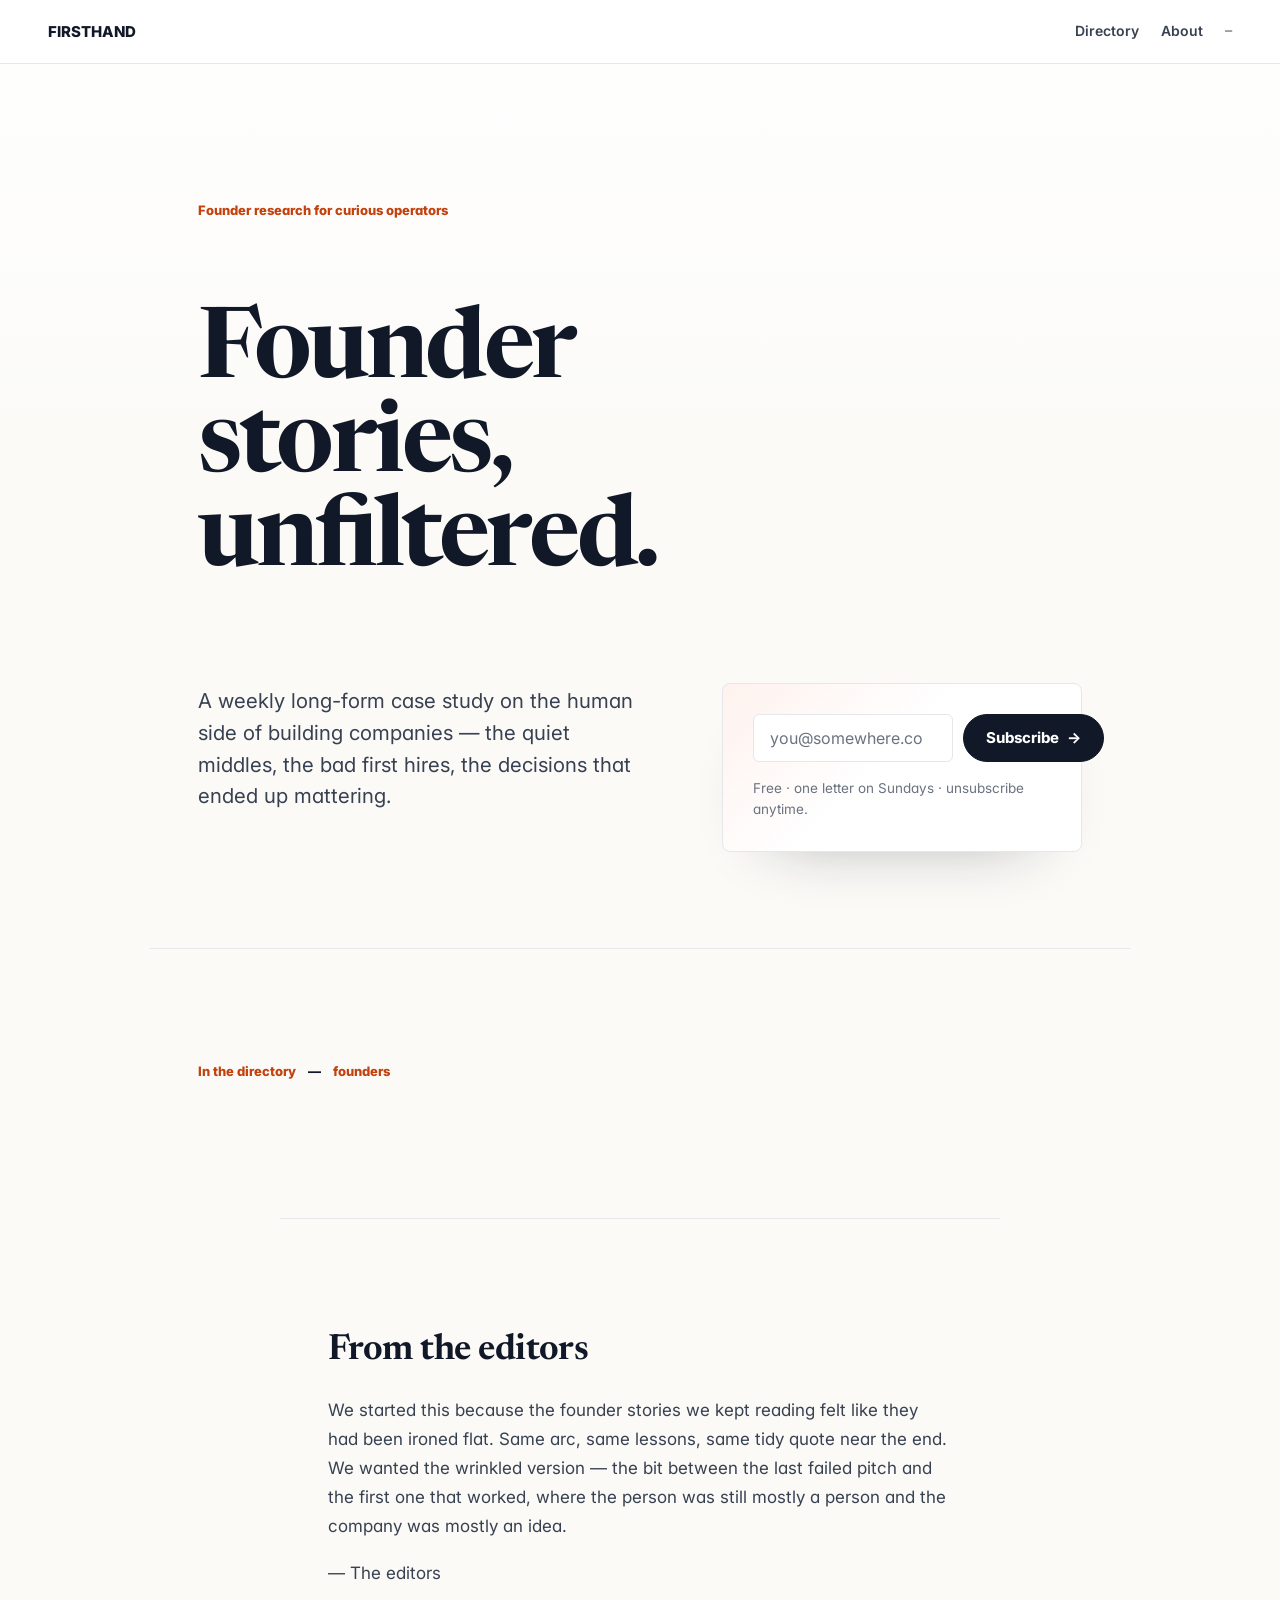
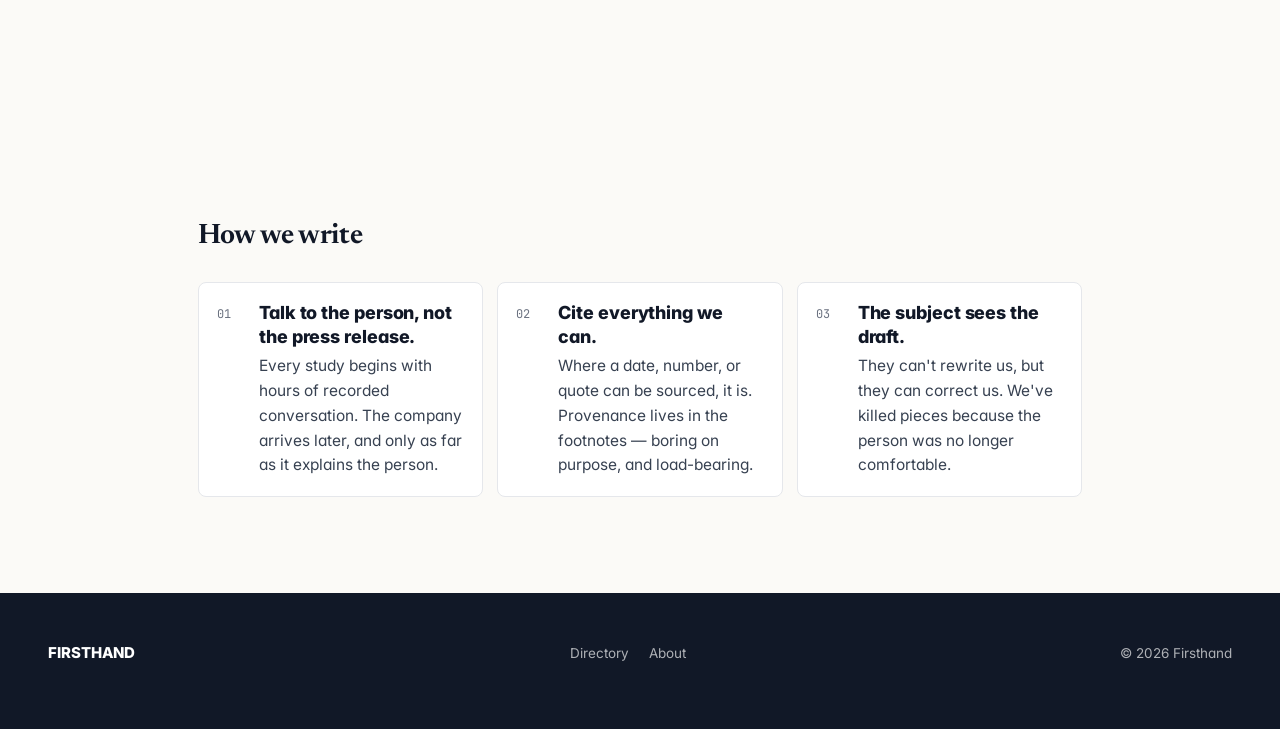
==== commit e1965922: "refresh newsletter frontend styling" ====
--- a/web/index.html
+++ b/web/index.html
@@ -7,7 +7,7 @@
 <meta name="description" content="A weekly long-form case study on the human side of building companies." />
 <link rel="preconnect" href="https://fonts.googleapis.com">
 <link rel="preconnect" href="https://fonts.gstatic.com" crossorigin>
-<link href="https://fonts.googleapis.com/css2?family=Fraunces:wght@400;500&family=Inter:wght@400;500;600&family=JetBrains+Mono:wght@400;500&display=swap" rel="stylesheet">
+<link href="https://fonts.googleapis.com/css2?family=Fraunces:ital,opsz,wght,SOFT@0,9..144,300..900,0..100;1,9..144,300..900,0..100&family=Inter:wght@400;500;600;700&family=Newsreader:ital,opsz,wght@0,6..72,400..700;1,6..72,400..700&family=JetBrains+Mono:wght@400;500&display=swap" rel="stylesheet">
 <link rel="stylesheet" href="styles.css" />
 </head>
 <body>
@@ -22,6 +22,7 @@
 </nav>
 
 <section class="hero">
+  <p class="hero-kicker">Founder research for curious operators</p>
   <h1 class="hero-title">Founder stories, unfiltered.</h1>
   <p class="hero-deck">
     A weekly long-form case study on the human side of building companies — the quiet middles, the bad first hires, the decisions that ended up mattering.
@@ -124,14 +125,14 @@
   }
 
   const PALETTE = [
-    ["#E2D3B0", "#7B3A18"],
-    ["#D8E0CC", "#3F4F2D"],
-    ["#EFD9C8", "#9C3B1B"],
-    ["#D5D8E0", "#2E3B5A"],
-    ["#E5DAC2", "#6E5320"],
-    ["#DCD2C0", "#5A4422"],
-    ["#CDD8D2", "#2C4A3D"],
-    ["#E8D6D0", "#8C3232"],
+    ["#F7F7F2", "#111827"],
+    ["#EEF5FF", "#1D4ED8"],
+    ["#FFF3EA", "#C2410C"],
+    ["#EEF8F3", "#047857"],
+    ["#F4F1FF", "#6D28D9"],
+    ["#F8FAFC", "#334155"],
+    ["#FFF7ED", "#9A3412"],
+    ["#EFF6FF", "#1E40AF"],
   ];
 
   const initials = (name) =>
--- a/web/styles.css
+++ b/web/styles.css
@@ -380,3 +380,822 @@
   .dir-when { display: none; }
   .foot { flex-direction: column; align-items: flex-start; }
 }
+
+/* ─────────── modern newsletter refresh ─────────── */
+:root {
+  --paper:        #FBFAF7;
+  --paper-deep:   #F3F2ED;
+  --paper-card:   #FFFFFF;
+  --ink:          #111827;
+  --ink-soft:     #374151;
+  --ink-mute:     #6B7280;
+  --rule:         #E5E7EB;
+  --rust:         #F05A28;
+  --rust-deep:    #C2410C;
+  --sage:         #047857;
+  --hi:           #FFF3EA;
+
+  --serif:   "Newsreader", "Georgia", serif;
+  --read:    "Inter", ui-sans-serif, system-ui, -apple-system, BlinkMacSystemFont, "Segoe UI", sans-serif;
+  --mono:    "JetBrains Mono", ui-monospace, monospace;
+
+  --col-max:  1120px;
+  --gutter:   clamp(20px, 4vw, 48px);
+}
+
+body {
+  background:
+    linear-gradient(180deg, #FFFFFF 0%, var(--paper) 460px),
+    var(--paper);
+  color: var(--ink);
+  font-family: var(--read);
+  font-size: 16px;
+  line-height: 1.6;
+}
+
+.grain { display: none; }
+
+a:focus-visible,
+button:focus-visible,
+input:focus-visible,
+textarea:focus-visible {
+  outline: 3px solid rgba(240, 90, 40, 0.28);
+  outline-offset: 3px;
+}
+
+.mast {
+  position: sticky;
+  top: 0;
+  z-index: 20;
+  max-width: none;
+  padding: 0 var(--gutter);
+  background: rgba(255, 255, 255, 0.86);
+  border-bottom: 1px solid var(--rule);
+  backdrop-filter: blur(18px);
+}
+
+.mast-row {
+  max-width: var(--col-max);
+  margin: 0 auto;
+  min-height: 48px;
+  font-family: var(--read);
+  font-size: 13px;
+  font-weight: 500;
+  letter-spacing: 0;
+  text-transform: none;
+  color: var(--ink-mute);
+}
+
+.mast-row:first-child .meta:first-child {
+  color: var(--ink);
+  font-weight: 700;
+  letter-spacing: 0.02em;
+}
+
+.mast-row.mast-rule {
+  margin-top: 0;
+  min-height: 42px;
+  padding: 0;
+  border: 0;
+  font-family: var(--read);
+  font-size: 14px;
+  font-style: normal;
+}
+
+.meta-mid {
+  font-family: var(--read);
+  font-style: normal;
+  letter-spacing: 0;
+}
+
+.link {
+  color: var(--ink-soft);
+  padding: 8px 0;
+}
+
+.link::after { background: var(--rust); }
+.link:hover { color: var(--ink); }
+
+.link-strong {
+  padding: 8px 14px;
+  border: 1px solid var(--rule);
+  border-radius: 999px;
+  background: var(--paper-card);
+  color: var(--ink);
+  box-shadow: 0 10px 24px -22px rgba(17, 24, 39, 0.55);
+}
+
+.link-strong::after { display: none; }
+.link-strong:hover { border-color: rgba(240, 90, 40, 0.45); color: var(--rust-deep); }
+
+.nameplate {
+  display: grid;
+  grid-template-columns: minmax(0, 1.05fr) minmax(280px, 0.95fr);
+  gap: clamp(28px, 6vw, 72px);
+  align-items: end;
+  padding-top: clamp(56px, 8vw, 96px);
+  padding-bottom: clamp(52px, 7vw, 88px);
+}
+
+.nameplate-tag,
+.nameplate-title,
+.nameplate-sub { grid-column: 1; }
+
+.nameplate-tag {
+  gap: 10px;
+  margin-bottom: 22px;
+  font-family: var(--read);
+  font-size: 13px;
+  font-weight: 600;
+  letter-spacing: 0;
+  text-transform: none;
+  color: var(--rust-deep);
+}
+
+.tag-stamp {
+  padding: 5px 10px;
+  border: 1px solid #FED7AA;
+  border-radius: 999px;
+  transform: none;
+  background: var(--hi);
+  color: var(--rust-deep);
+  font-size: 12px;
+}
+
+.nameplate-title {
+  max-width: 8ch;
+  font-family: var(--serif);
+  font-size: clamp(64px, 10vw, 144px);
+  font-weight: 650;
+  line-height: 0.92;
+  letter-spacing: -0.035em;
+  font-variation-settings: normal;
+}
+
+.np-amp { color: var(--rust); }
+
+.nameplate-sub {
+  margin-top: 26px;
+  max-width: 58ch;
+  font-family: var(--read);
+  font-size: clamp(18px, 1.45vw, 21px);
+  line-height: 1.58;
+  color: var(--ink-soft);
+}
+
+.nameplate-sub em {
+  font-family: var(--read);
+  font-weight: 650;
+  color: var(--ink);
+}
+
+.nameplate-foot {
+  grid-column: 2;
+  grid-row: 1 / span 3;
+  display: grid;
+  grid-template-columns: 1fr;
+  align-self: stretch;
+  margin-top: 0;
+  padding: clamp(24px, 3vw, 32px);
+  border: 1px solid var(--rule);
+  border-radius: 8px;
+  background:
+    linear-gradient(135deg, rgba(240, 90, 40, 0.08), transparent 42%),
+    var(--paper-card);
+  box-shadow: 0 28px 70px -52px rgba(17, 24, 39, 0.45);
+}
+
+.foot-col {
+  justify-content: flex-end;
+  gap: 10px;
+}
+
+.foot-col + .foot-col {
+  border-top: 1px solid var(--rule);
+  padding-top: 24px;
+}
+
+.kicker,
+.sub-label,
+.card-loc,
+.sub-head,
+.foot-h,
+.foot-fine,
+.rail-num,
+.chat-top,
+.chat-id .sub,
+.turn .who,
+.chat-pending,
+.auth-top,
+.auth-sub,
+.auth-field label,
+.auth-actions button,
+.auth-toggle,
+.auth-msg {
+  letter-spacing: 0.02em;
+}
+
+.foot-num {
+  font-family: var(--serif);
+  font-weight: 650;
+  color: var(--rust);
+}
+
+.foot-cap {
+  font-family: var(--read);
+  font-style: normal;
+  color: var(--ink-mute);
+}
+
+.btn-ink,
+.feature-cta {
+  font-family: var(--read);
+  font-size: 15px;
+  font-weight: 650;
+  border-radius: 999px;
+  background: var(--ink);
+  color: #FFFFFF;
+  border-color: var(--ink);
+  box-shadow: 0 18px 34px -24px rgba(17, 24, 39, 0.7);
+}
+
+.btn-ink:hover,
+.feature-cta:hover {
+  background: var(--rust);
+  border-color: var(--rust);
+  color: #FFFFFF;
+}
+
+.dir,
+.ednote,
+.creed {
+  border-top-color: var(--rule);
+}
+
+.dir {
+  padding-top: clamp(52px, 7vw, 92px);
+}
+
+.dir-head {
+  grid-template-columns: minmax(0, 0.82fr);
+  margin-bottom: clamp(28px, 5vw, 52px);
+}
+
+.dir-head .rail-num,
+.creed > .rail-num,
+.rail-num.center {
+  margin-bottom: 12px;
+  font-family: var(--read);
+  font-size: 13px;
+  font-weight: 700;
+  color: var(--rust-deep);
+  text-transform: none;
+}
+
+.dir-title {
+  font-family: var(--serif);
+  font-size: clamp(38px, 5vw, 68px);
+  font-weight: 650;
+  line-height: 1.02;
+  letter-spacing: -0.028em;
+  font-variation-settings: normal;
+}
+
+.dir-title em {
+  color: var(--ink);
+  font-style: normal;
+}
+
+.dir-deck,
+.sub-deck,
+.creed-list p {
+  font-family: var(--read);
+  color: var(--ink-soft);
+}
+
+.dir-grid {
+  grid-template-columns: repeat(auto-fill, minmax(240px, 1fr));
+  gap: 18px;
+}
+
+.card {
+  gap: 16px;
+  padding: 16px;
+  border-color: var(--rule);
+  border-radius: 8px;
+  background: var(--paper-card);
+  box-shadow: 0 16px 42px -36px rgba(17, 24, 39, 0.55);
+}
+
+.card:hover {
+  transform: translateY(-3px);
+  border-color: #CBD5E1;
+  box-shadow: 0 24px 50px -34px rgba(17, 24, 39, 0.55);
+}
+
+.card-mono {
+  border: 0;
+  border-radius: 6px;
+}
+
+.card-mono::before {
+  background: linear-gradient(135deg, rgba(255,255,255,0.7), transparent 48%);
+}
+
+.mono-letters {
+  font-family: var(--serif);
+  font-size: clamp(56px, 8vw, 96px);
+  font-style: normal;
+  font-weight: 650;
+  letter-spacing: -0.05em;
+  font-variation-settings: normal;
+}
+
+.mono-issue {
+  font-family: var(--read);
+  font-size: 11px;
+  font-weight: 700;
+  letter-spacing: 0;
+}
+
+.card-name {
+  font-family: var(--read);
+  font-size: 18px;
+  font-weight: 700;
+  letter-spacing: -0.01em;
+}
+
+.card-role {
+  font-family: var(--read);
+  font-size: 14px;
+  font-style: normal;
+  line-height: 1.45;
+}
+
+.card-loc {
+  font-family: var(--read);
+  font-size: 12px;
+  font-weight: 600;
+  letter-spacing: 0;
+  text-transform: none;
+}
+
+.card-arrow {
+  top: 14px;
+  right: 14px;
+  background: rgba(255,255,255,0.82);
+  border-color: rgba(17, 24, 39, 0.08);
+  font-family: var(--read);
+}
+
+.card:hover .card-arrow {
+  transform: translateX(2px);
+}
+
+.ednote {
+  max-width: 920px;
+  text-align: left;
+}
+
+.ednote-body {
+  font-family: var(--serif);
+  font-size: clamp(23px, 2.4vw, 34px);
+  font-weight: 500;
+  line-height: 1.34;
+  font-variation-settings: normal;
+}
+
+.dropcap {
+  font-family: var(--serif);
+  font-weight: 650;
+  color: var(--ink);
+  font-variation-settings: normal;
+}
+
+.dropcap-rust { color: var(--rust); }
+
+.ednote-sign {
+  font-family: var(--read);
+  font-style: normal;
+  color: var(--ink-mute);
+}
+
+.sub {
+  padding-top: clamp(24px, 4vw, 48px);
+}
+
+.sub-card {
+  border-color: var(--rule);
+  border-radius: 8px;
+  background:
+    linear-gradient(135deg, rgba(240, 90, 40, 0.08), transparent 45%),
+    var(--paper-card);
+  box-shadow: 0 32px 70px -48px rgba(17, 24, 39, 0.55);
+}
+
+.sub-card::before,
+.sub-perf {
+  display: none;
+}
+
+.sub-head {
+  font-family: var(--read);
+  font-size: 13px;
+  font-weight: 700;
+  letter-spacing: 0;
+  text-transform: none;
+}
+
+.sub-stamp {
+  border-color: #FED7AA;
+  background: var(--hi);
+  color: var(--rust-deep);
+}
+
+.sub-title {
+  font-family: var(--serif);
+  font-size: clamp(34px, 4.4vw, 58px);
+  font-weight: 650;
+  line-height: 1.03;
+  font-variation-settings: normal;
+}
+
+.sub-row {
+  grid-template-columns: minmax(0, 1fr) minmax(0, 1.25fr) auto;
+}
+
+.sub-label {
+  font-family: var(--read);
+  font-size: 13px;
+  font-weight: 700;
+  text-transform: none;
+}
+
+.sub-field input,
+.auth-field input {
+  font-family: var(--read);
+  border: 1px solid var(--rule);
+  border-radius: 6px;
+  background: #FFFFFF;
+  padding: 13px 14px;
+}
+
+.sub-field input:focus,
+.auth-field input:focus {
+  border-color: rgba(240, 90, 40, 0.65);
+  box-shadow: 0 0 0 4px rgba(240, 90, 40, 0.12);
+}
+
+.sub-field input::placeholder {
+  font-style: normal;
+}
+
+.sub-fine,
+.sub-thanks {
+  font-family: var(--read);
+  font-style: normal;
+}
+
+.creed-list {
+  gap: 18px;
+}
+
+.creed-list li {
+  grid-template-columns: 38px 1fr;
+  padding: 18px;
+  border: 1px solid var(--rule);
+  border-radius: 8px;
+  background: var(--paper-card);
+}
+
+.creed-num {
+  font-family: var(--read);
+  font-size: 14px;
+  font-style: normal;
+  font-weight: 800;
+  color: var(--rust);
+}
+
+.creed-list h4 {
+  font-family: var(--read);
+  font-size: 17px;
+  font-weight: 750;
+  letter-spacing: -0.01em;
+}
+
+.foot {
+  background: #111827;
+  color: #FFFFFF;
+}
+
+.foot-cell a,
+.foot-tag {
+  font-family: var(--read);
+  font-style: normal;
+  color: rgba(255,255,255,0.72);
+}
+
+.foot-mark {
+  font-family: var(--read);
+  font-size: 34px;
+  font-style: normal;
+  font-weight: 800;
+  color: var(--rust);
+}
+
+.foot-name {
+  font-family: var(--read);
+  font-weight: 800;
+  letter-spacing: 0.02em;
+}
+
+@media (prefers-reduced-motion: no-preference) {
+  .portrait { animation: none; }
+}
+
+@media (max-width: 980px) {
+  .nameplate {
+    grid-template-columns: 1fr;
+  }
+
+  .nameplate-foot {
+    grid-column: 1;
+    grid-row: auto;
+  }
+
+  .sub-row {
+    grid-template-columns: 1fr;
+  }
+}
+
+@media (max-width: 640px) {
+  .mast {
+    position: static;
+  }
+
+  .mast-row {
+    justify-content: flex-start;
+    min-height: 40px;
+  }
+
+  .meta-mid {
+    display: none;
+  }
+
+  .nameplate-title {
+    font-size: clamp(58px, 20vw, 92px);
+  }
+
+  .nameplate-tag {
+    align-items: flex-start;
+    flex-direction: column;
+  }
+
+  .dir-grid {
+    grid-template-columns: 1fr;
+  }
+}
+
+/* Current minimalist layout polish */
+:root {
+  --accent: #F05A28;
+  --accent-deep: #C2410C;
+  --rule-strong: #D1D5DB;
+  --col-prose: 720px;
+  --col-wide: 980px;
+}
+
+.nav {
+  max-width: none;
+  padding: 0 var(--gutter);
+  min-height: 64px;
+  border-bottom: 1px solid var(--rule);
+  background: rgba(255, 255, 255, 0.86);
+  backdrop-filter: blur(18px);
+}
+
+.nav-brand {
+  font-family: var(--read);
+  font-size: 15px;
+  font-weight: 800;
+  letter-spacing: 0;
+  text-transform: uppercase;
+}
+
+.nav-links {
+  font-size: 14px;
+  font-weight: 600;
+  gap: 22px;
+}
+
+.nav-links a:hover,
+.nav-session a:hover,
+.foot-links a:hover {
+  color: var(--accent);
+}
+
+.hero {
+  max-width: var(--col-wide);
+  display: grid;
+  grid-template-columns: minmax(0, 1fr) minmax(280px, 360px);
+  gap: clamp(28px, 6vw, 72px);
+  align-items: end;
+  padding-top: clamp(72px, 12vw, 136px);
+}
+
+.hero-kicker {
+  grid-column: 1;
+  margin: 0 0 14px;
+  color: var(--accent-deep);
+  font-size: 13px;
+  font-weight: 800;
+}
+
+.hero-title {
+  grid-column: 1;
+  max-width: 10ch;
+  font-family: var(--serif);
+  font-size: clamp(54px, 8vw, 98px);
+  font-weight: 650;
+  line-height: 0.96;
+  letter-spacing: -0.035em;
+  margin-bottom: 24px;
+}
+
+.hero-deck {
+  grid-column: 1;
+  font-size: clamp(18px, 1.6vw, 21px);
+  color: var(--ink-soft);
+}
+
+.hero .sub-form {
+  grid-column: 2;
+  grid-row: 1 / span 3;
+  padding: clamp(22px, 3vw, 30px);
+  border: 1px solid var(--rule);
+  border-radius: 8px;
+  background:
+    linear-gradient(135deg, rgba(240, 90, 40, 0.08), transparent 46%),
+    var(--paper-card);
+  box-shadow: 0 30px 70px -52px rgba(17, 24, 39, 0.48);
+}
+
+.sub-row {
+  flex-wrap: nowrap;
+}
+
+.sub-row input[type="email"],
+.sub-row input[type="text"] {
+  background: #FFFFFF;
+  border-color: var(--rule);
+}
+
+.sub-row input:focus {
+  border-color: rgba(240, 90, 40, 0.65);
+  box-shadow: 0 0 0 4px rgba(240, 90, 40, 0.12);
+}
+
+.btn {
+  background: var(--ink);
+  border-color: var(--ink);
+  border-radius: 999px;
+  font-weight: 750;
+  box-shadow: 0 18px 34px -24px rgba(17, 24, 39, 0.7);
+}
+
+.btn:hover {
+  background: var(--accent);
+  border-color: var(--accent);
+}
+
+.section-eyebrow {
+  font-family: var(--read);
+  font-size: 13px;
+  font-weight: 800;
+  letter-spacing: 0;
+  color: var(--accent-deep);
+}
+
+.dir-row {
+  grid-template-columns: 42px 1fr auto 28px;
+  padding: 18px;
+  border: 1px solid var(--rule);
+  border-radius: 8px;
+  background: var(--paper-card);
+  margin-bottom: 10px;
+  box-shadow: 0 16px 42px -38px rgba(17, 24, 39, 0.5);
+}
+
+.dir-row:hover {
+  padding-left: 18px;
+  padding-right: 18px;
+  border-color: #CBD5E1;
+  box-shadow: 0 24px 50px -36px rgba(17, 24, 39, 0.55);
+  transform: translateY(-2px);
+}
+
+.dir-avatar {
+  width: 42px;
+  height: 42px;
+  border-radius: 8px;
+}
+
+.dir-name {
+  font-family: var(--read);
+  font-size: 17px;
+  font-weight: 800;
+}
+
+.dir-meta {
+  color: var(--ink-soft);
+}
+
+.note h2,
+.rules h2 {
+  font-family: var(--serif);
+  font-weight: 650;
+}
+
+.note p,
+.rules p {
+  color: var(--ink-soft);
+}
+
+.rules {
+  max-width: var(--col-wide);
+}
+
+.rules ol {
+  display: grid;
+  grid-template-columns: repeat(3, 1fr);
+  gap: 14px;
+}
+
+.rules li {
+  border: 1px solid var(--rule);
+  border-radius: 8px;
+  padding: 18px;
+  background: var(--paper-card);
+}
+
+.rules li:last-child {
+  border-bottom: 1px solid var(--rule);
+}
+
+.rules h4 {
+  font-family: var(--read);
+  font-weight: 800;
+}
+
+.foot {
+  max-width: none;
+  padding-left: var(--gutter);
+  padding-right: var(--gutter);
+  background: #111827;
+  border-top: 0;
+  color: rgba(255, 255, 255, 0.66);
+}
+
+.foot-brand {
+  font-family: var(--read);
+  font-weight: 800;
+  color: #FFFFFF;
+  text-transform: uppercase;
+}
+
+@media (max-width: 820px) {
+  .hero {
+    grid-template-columns: 1fr;
+  }
+
+  .hero .sub-form {
+    grid-column: 1;
+    grid-row: auto;
+  }
+
+  .rules ol {
+    grid-template-columns: 1fr;
+  }
+}
+
+@media (max-width: 640px) {
+  .nav {
+    position: static;
+    align-items: flex-start;
+    padding-top: 16px;
+    padding-bottom: 16px;
+  }
+
+  .hero-title {
+    font-size: clamp(48px, 16vw, 76px);
+  }
+
+  .sub-row {
+    flex-wrap: wrap;
+  }
+
+  .dir-row {
+    grid-template-columns: 36px 1fr 20px;
+    padding: 14px;
+  }
+}
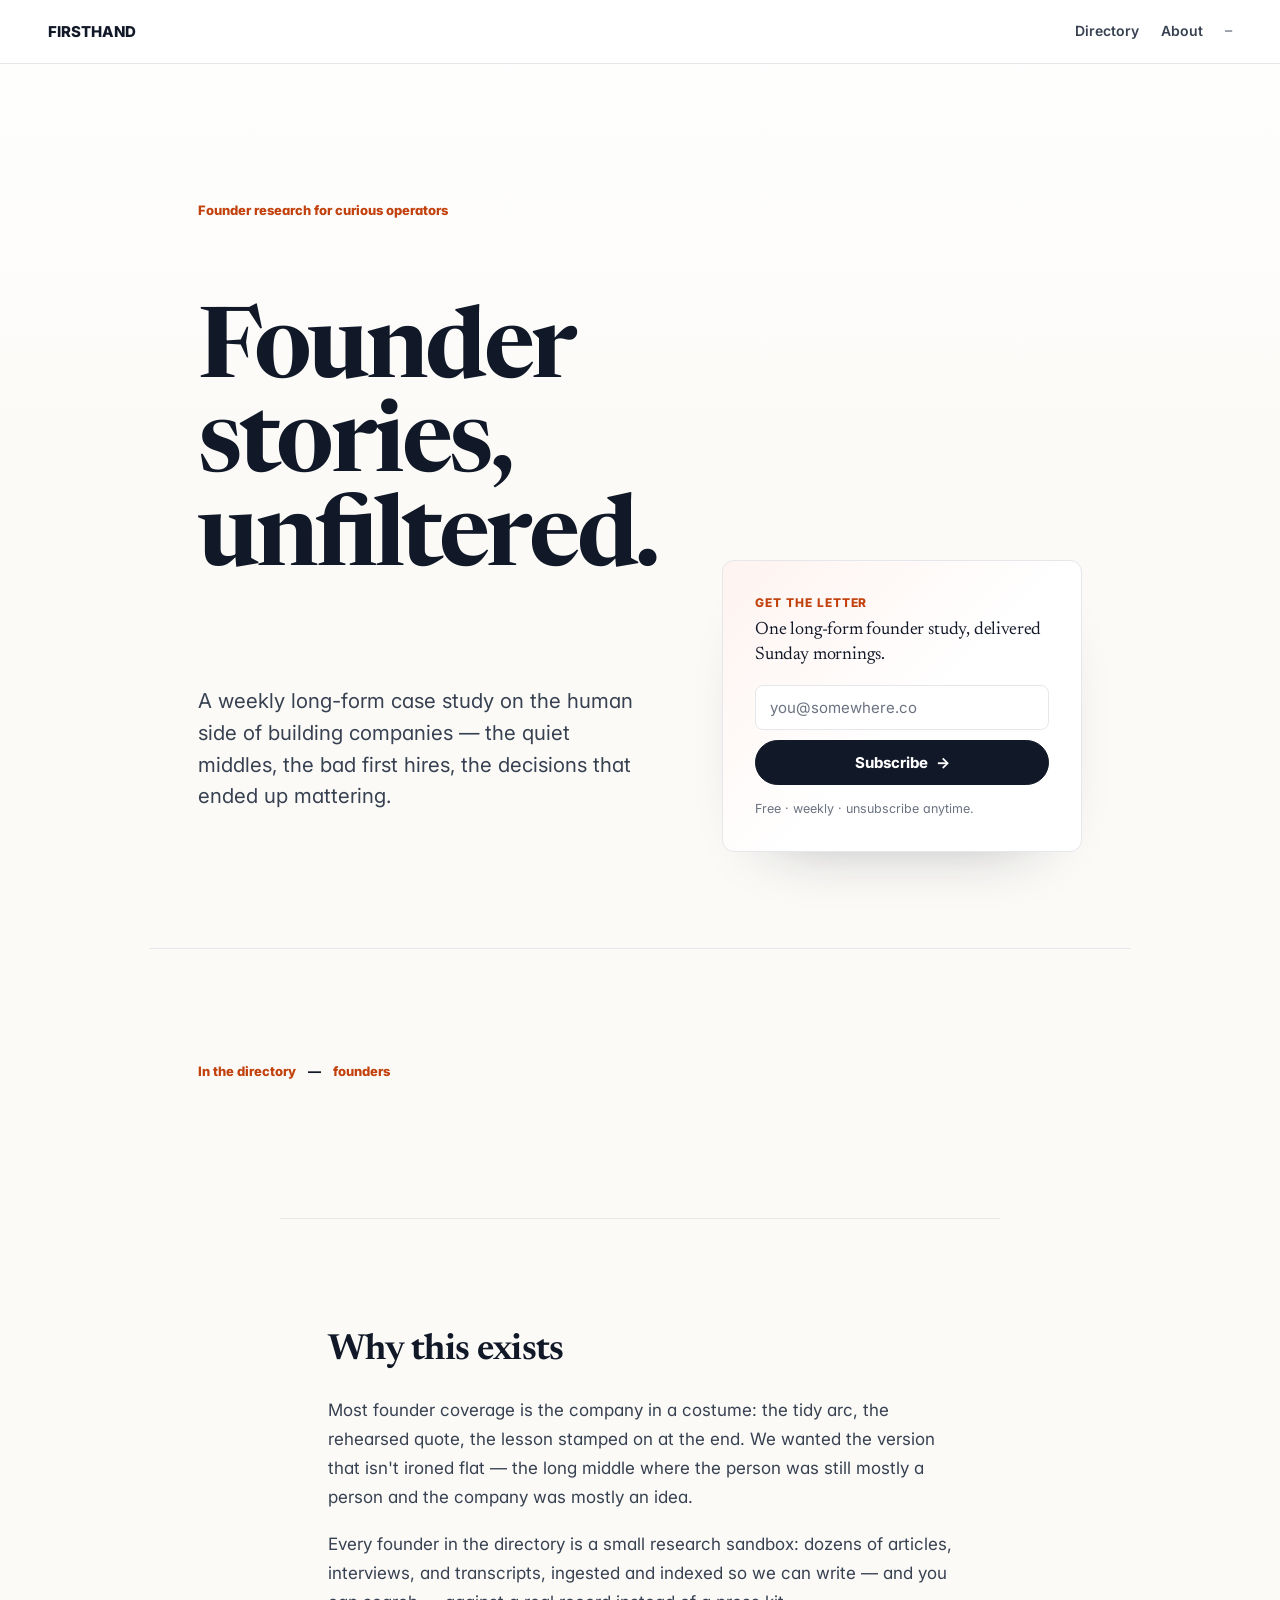
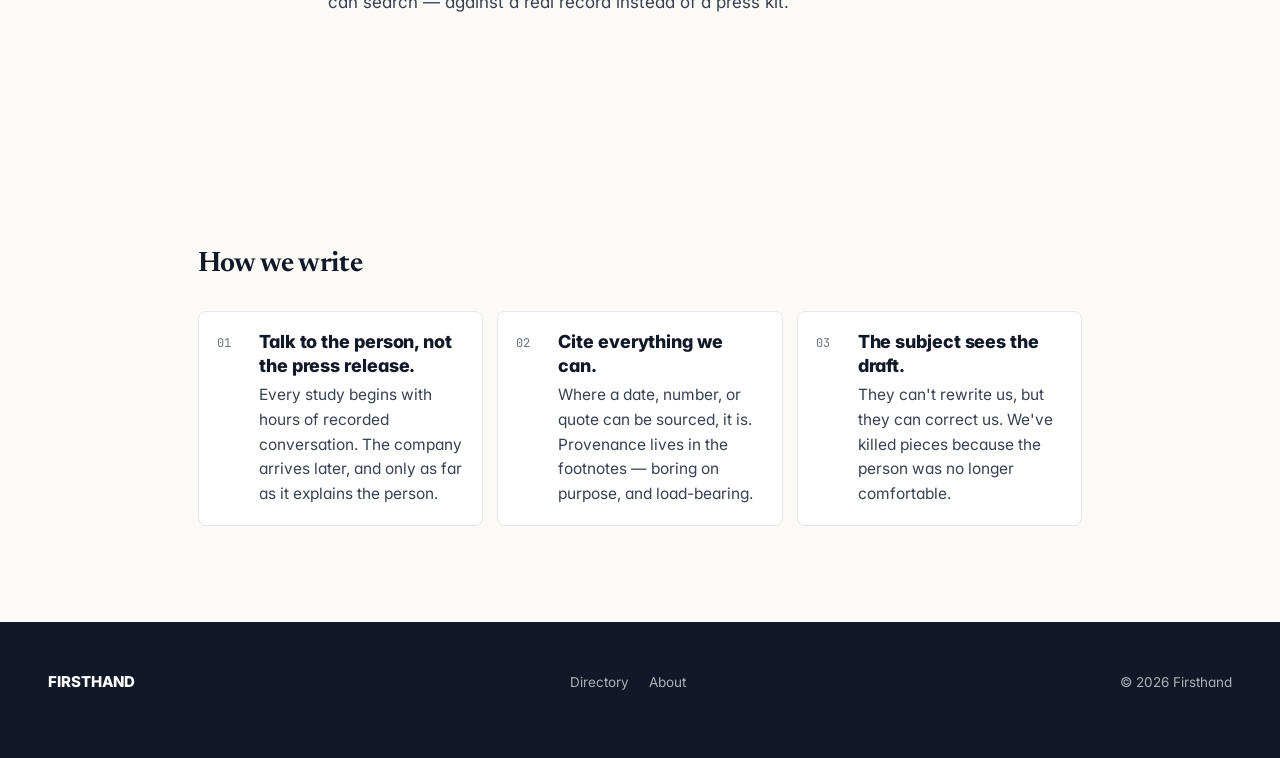
==== commit f285dba1: "tighten subscribe card and rework the editor's note Stack the form vertically inside the hero card s" ====
--- a/web/index.html
+++ b/web/index.html
@@ -27,12 +27,14 @@
   <p class="hero-deck">
     A weekly long-form case study on the human side of building companies — the quiet middles, the bad first hires, the decisions that ended up mattering.
   </p>
-  <form class="sub-form" onsubmit="event.preventDefault(); this.querySelector('.sub-thanks').hidden=false; this.querySelector('.sub-row').hidden=true; this.querySelector('.sub-fine').hidden=true;">
-    <div class="sub-row">
+  <form class="sub-form" onsubmit="event.preventDefault(); this.querySelector('.sub-thanks').hidden=false; this.querySelector('.sub-stack').hidden=true; this.querySelector('.sub-fine').hidden=true;">
+    <p class="sub-eyebrow">Get the letter</p>
+    <p class="sub-pitch">One long-form founder study, delivered Sunday mornings.</p>
+    <div class="sub-stack">
       <input type="email" name="email" placeholder="you@somewhere.co" autocomplete="email" required>
       <button type="submit" class="btn">Subscribe <span class="arrow">→</span></button>
     </div>
-    <p class="sub-fine">Free · one letter on Sundays · unsubscribe anytime.</p>
+    <p class="sub-fine">Free · weekly · unsubscribe anytime.</p>
     <p class="sub-thanks" hidden><strong>Thanks.</strong> A confirmation note is on its way.</p>
   </form>
 </section>
@@ -50,11 +52,13 @@
 </section>
 
 <section class="note section-rule" id="note">
-  <h2>From the editors</h2>
+  <h2>Why this exists</h2>
   <p>
-    We started this because the founder stories we kept reading felt like they had been ironed flat. Same arc, same lessons, same tidy quote near the end. We wanted the wrinkled version — the bit between the last failed pitch and the first one that worked, where the person was still mostly a person and the company was mostly an idea.
+    Most founder coverage is the company in a costume: the tidy arc, the rehearsed quote, the lesson stamped on at the end. We wanted the version that isn't ironed flat — the long middle where the person was still mostly a person and the company was mostly an idea.
   </p>
-  <p class="note-sign">— The editors</p>
+  <p>
+    Every founder in the directory is a small research sandbox: dozens of articles, interviews, and transcripts, ingested and indexed so we can write — and you can search — against a real record instead of a press kit.
+  </p>
 </section>
 
 <section class="rules">
--- a/web/styles.css
+++ b/web/styles.css
@@ -1031,28 +1031,74 @@
 .hero .sub-form {
   grid-column: 2;
   grid-row: 1 / span 3;
-  padding: clamp(22px, 3vw, 30px);
+  padding: clamp(24px, 3vw, 32px);
+  border: 1px solid var(--rule);
+  border-radius: 12px;
+  background:
+    linear-gradient(135deg, rgba(240, 90, 40, 0.07), transparent 55%),
+    var(--paper-card);
+  box-shadow: 0 30px 70px -52px rgba(17, 24, 39, 0.48);
+}
+
+.sub-eyebrow {
+  margin: 0 0 6px;
+  font-family: var(--read);
+  font-size: 12px;
+  font-weight: 800;
+  letter-spacing: 0.08em;
+  text-transform: uppercase;
+  color: var(--accent-deep);
+}
+
+.sub-pitch {
+  margin: 0 0 18px;
+  font-family: var(--serif);
+  font-size: 18px;
+  line-height: 1.35;
+  letter-spacing: -0.01em;
+  color: var(--ink);
+}
+
+.sub-stack {
+  display: flex;
+  flex-direction: column;
+  gap: 10px;
+}
+
+.sub-stack input[type="email"],
+.sub-stack input[type="text"] {
+  width: 100%;
+  font-family: var(--read);
+  font-size: 15px;
+  padding: 12px 14px;
+  background: #FFFFFF;
   border: 1px solid var(--rule);
   border-radius: 8px;
-  background:
-    linear-gradient(135deg, rgba(240, 90, 40, 0.08), transparent 46%),
-    var(--paper-card);
-  box-shadow: 0 30px 70px -52px rgba(17, 24, 39, 0.48);
-}
-
-.sub-row {
-  flex-wrap: nowrap;
-}
-
-.sub-row input[type="email"],
-.sub-row input[type="text"] {
-  background: #FFFFFF;
-  border-color: var(--rule);
-}
-
-.sub-row input:focus {
+  color: var(--ink);
+  outline: none;
+  transition: border-color 160ms ease, box-shadow 160ms ease;
+}
+
+.sub-stack input::placeholder { color: var(--ink-mute); }
+
+.sub-stack input:focus {
   border-color: rgba(240, 90, 40, 0.65);
   box-shadow: 0 0 0 4px rgba(240, 90, 40, 0.12);
+}
+
+.sub-stack .btn {
+  width: 100%;
+  padding: 12px 18px;
+}
+
+.sub-form .sub-fine {
+  margin-top: 14px;
+  font-size: 12.5px;
+  color: var(--ink-mute);
+}
+
+.sub-form .sub-thanks {
+  margin-top: 14px;
 }
 
 .btn {
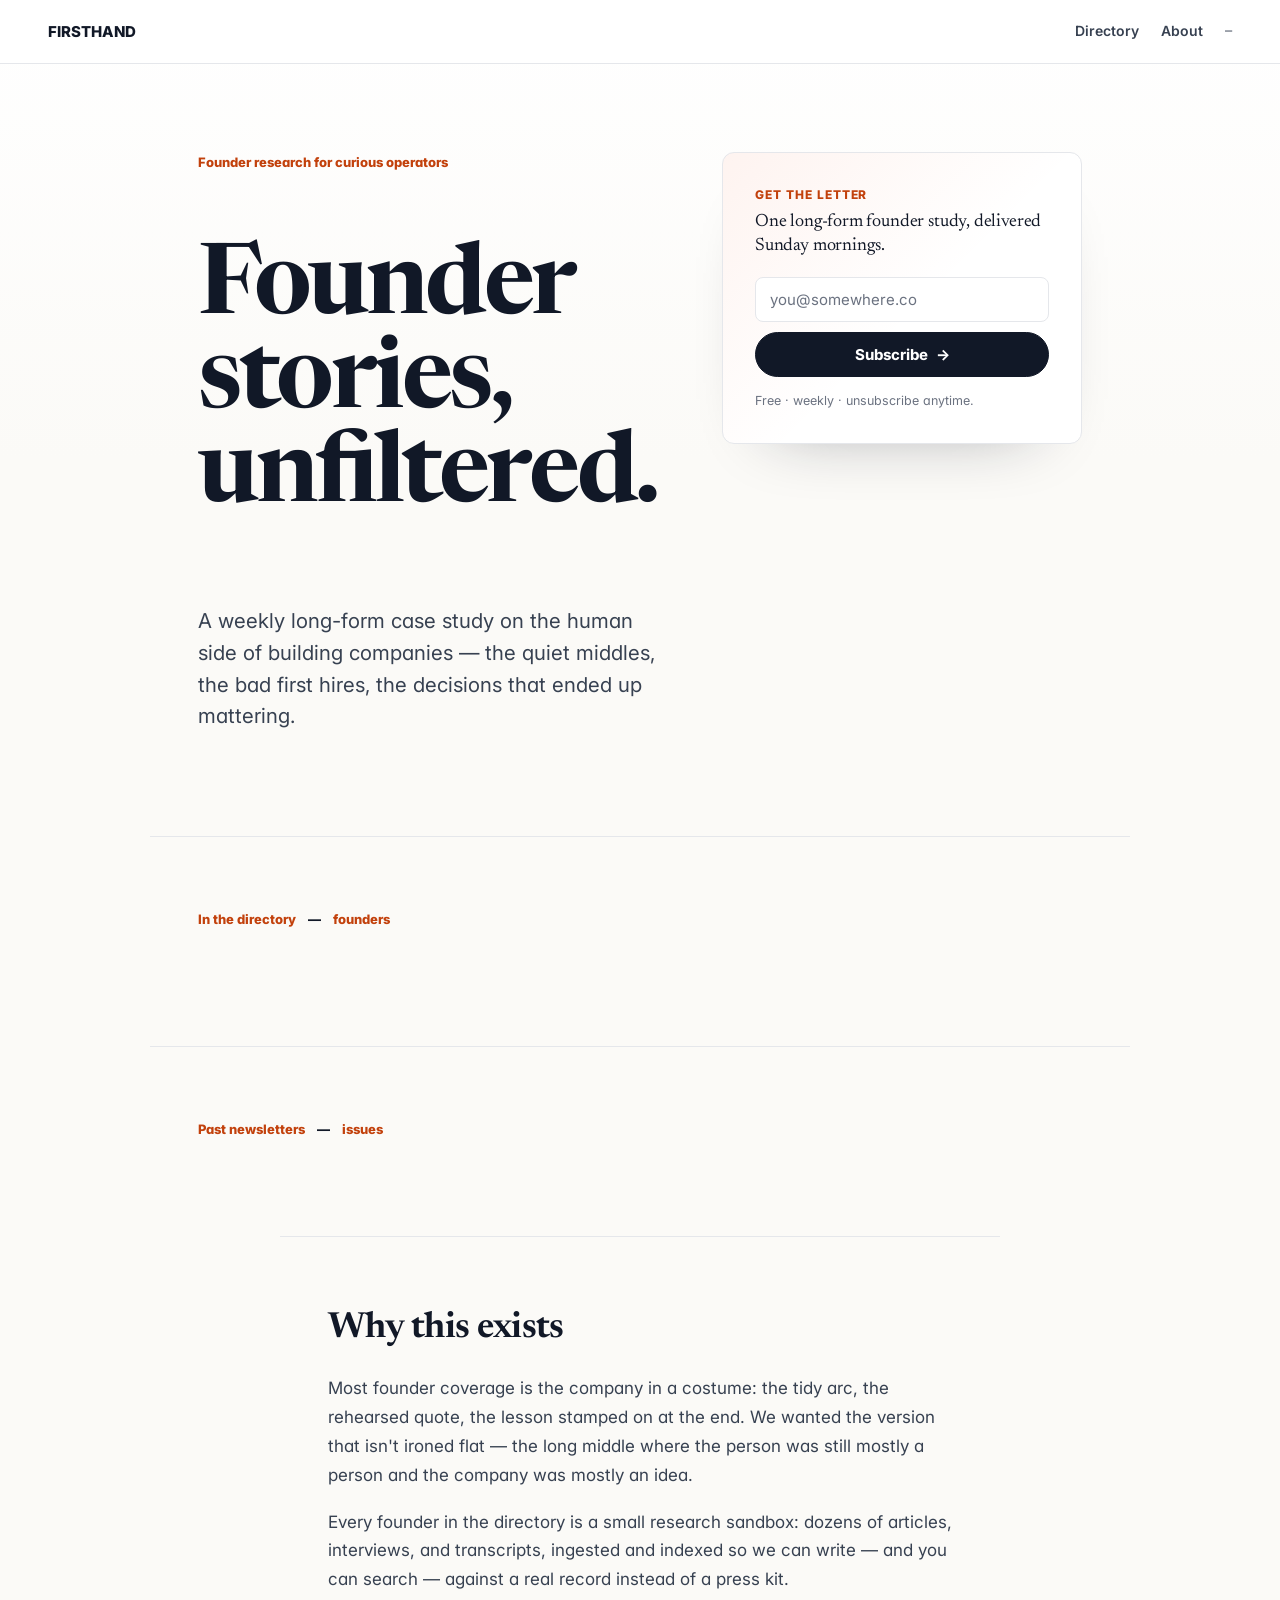
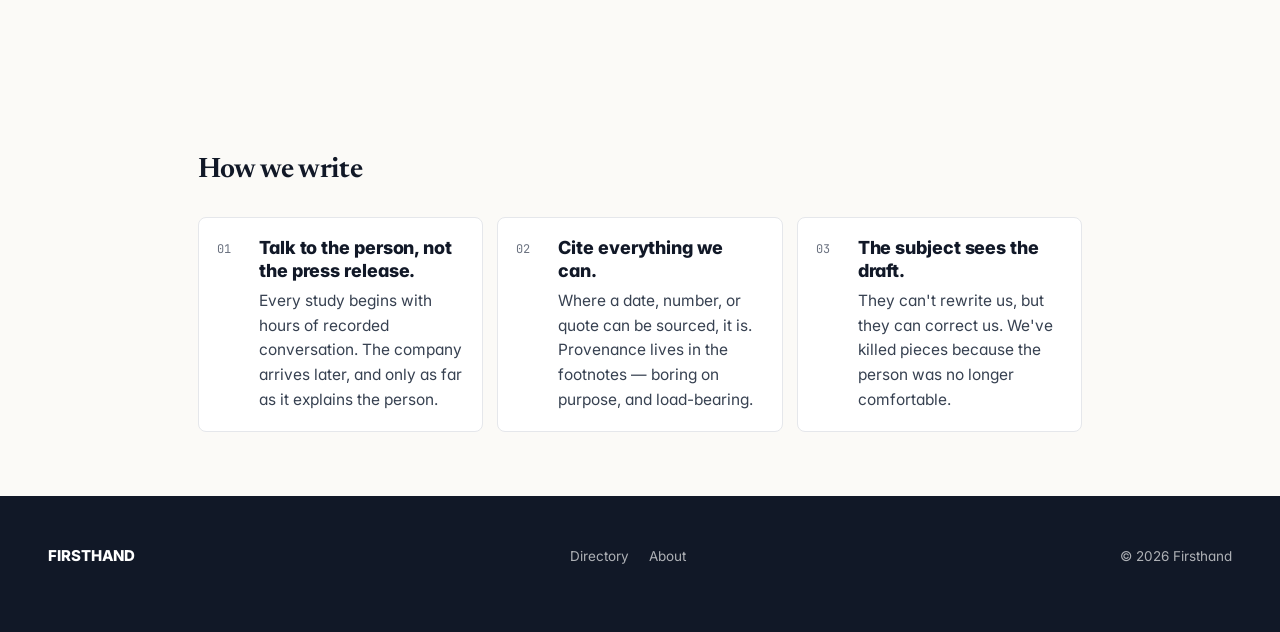
==== commit 030d6fc0: "restructure landing: horizontal directory + past newsletters + reader Reorganize the landing page co" ====
--- a/web/index.html
+++ b/web/index.html
@@ -45,9 +45,21 @@
     <span class="count" data-live-count>—</span>
     <span>founders</span>
   </p>
-  <ul class="dir-list" data-dir-grid></ul>
+  <div class="dir-scroll" data-dir-grid></div>
   <p class="dir-empty" data-dir-empty hidden>
     No founders yet. Run <code>python -m newsletter.cli research "Founder Name"</code> to add one.
+  </p>
+</section>
+
+<section class="section section-rule" id="newsletters">
+  <p class="section-eyebrow">
+    <span>Past newsletters</span>
+    <span class="count" data-nl-count>—</span>
+    <span>issues</span>
+  </p>
+  <ul class="nl-list" data-nl-grid></ul>
+  <p class="dir-empty" data-nl-empty hidden>
+    No newsletters yet. Generate one with <code>POST /founders/&lt;id&gt;/newsletter</code>.
   </p>
 </section>
 
@@ -149,20 +161,33 @@
     } catch { return ""; }
   };
 
-  const rowHTML = (founder, idx) => {
+  const esc = (s) =>
+    String(s ?? "").replace(/[&<>"']/g, (c) =>
+      ({ "&": "&amp;", "<": "&lt;", ">": "&gt;", '"': "&quot;", "'": "&#39;" }[c]));
+
+  const cardHTML = (founder, idx) => {
     const [bg, ink] = PALETTE[idx % PALETTE.length];
     const role = founder.company_name
       ? `${founder.company_name}${founder.notes ? " · " + founder.notes : ""}`
       : (founder.notes || "Founder dossier");
     return `
+      <a href="/founder.html?id=${encodeURIComponent(founder.id)}" class="dir-card">
+        <span class="dir-avatar" style="--mono-bg:${bg};--mono-ink:${ink}">${esc(initials(founder.name) || "··")}</span>
+        <span class="dir-name">${esc(founder.name)}</span>
+        <span class="dir-meta">${esc(role)}</span>
+        <span class="dir-when">${esc(fmtDate(founder.created_at))}</span>
+      </a>`;
+  };
+
+  const nlRowHTML = (nl) => {
+    const who = [nl.name, fmtDate(nl.generated_at)].filter(Boolean).join(" · ");
+    return `
       <li>
-        <a href="/founder.html?id=${encodeURIComponent(founder.id)}" class="dir-row">
-          <span class="dir-avatar" style="--mono-bg:${bg};--mono-ink:${ink}">${initials(founder.name) || "··"}</span>
-          <span class="dir-id">
-            <span class="dir-name">${founder.name}</span>
-            <span class="dir-meta">${role}</span>
+        <a href="/newsletter.html?slug=${encodeURIComponent(nl.slug)}" class="nl-row">
+          <span class="nl-id">
+            <span class="nl-title">${esc(nl.title || "Untitled")}</span>
+            <span class="nl-meta">${esc(who)}</span>
           </span>
-          <span class="dir-when">${fmtDate(founder.created_at)}</span>
           <span class="dir-arrow">→</span>
         </a>
       </li>`;
@@ -170,23 +195,42 @@
 
   try {
     const res = await fetch("/founders");
-    if (!res.ok) return;
-    const data = await res.json();
-    const founders = data.founders || [];
-    const count = data.count ?? founders.length;
-
-    const grid = document.querySelector("[data-dir-grid]");
-    const empty = document.querySelector("[data-dir-empty]");
-    if (grid) {
-      grid.innerHTML = founders.map((f, i) => rowHTML(f, i)).join("");
+    if (res.ok) {
+      const data = await res.json();
+      const founders = data.founders || [];
+      const count = data.count ?? founders.length;
+
+      const grid = document.querySelector("[data-dir-grid]");
+      const empty = document.querySelector("[data-dir-empty]");
+      if (grid) grid.innerHTML = founders.map((f, i) => cardHTML(f, i)).join("");
+      if (empty) empty.hidden = founders.length > 0;
+
+      document.querySelectorAll("[data-live-count]").forEach((el) => {
+        el.textContent = String(count);
+      });
     }
-    if (empty) empty.hidden = founders.length > 0;
-
-    document.querySelectorAll("[data-live-count]").forEach((el) => {
-      el.textContent = String(count);
-    });
   } catch (err) {
     console.warn("founders fetch failed", err);
+  }
+
+  try {
+    const res = await fetch("/newsletters");
+    if (res.ok) {
+      const data = await res.json();
+      const letters = data.newsletters || [];
+      const count = data.count ?? letters.length;
+
+      const grid = document.querySelector("[data-nl-grid]");
+      const empty = document.querySelector("[data-nl-empty]");
+      if (grid) grid.innerHTML = letters.map(nlRowHTML).join("");
+      if (empty) empty.hidden = letters.length > 0;
+
+      document.querySelectorAll("[data-nl-count]").forEach((el) => {
+        el.textContent = String(count);
+      });
+    }
+  } catch (err) {
+    console.warn("newsletters fetch failed", err);
   }
 })();
 </script>
--- a/web/styles.css
+++ b/web/styles.css
@@ -172,7 +172,7 @@
 .section {
   max-width: var(--col-wide);
   margin: 0 auto;
-  padding: clamp(64px, 10vw, 112px) var(--gutter);
+  padding: clamp(44px, 6vw, 72px) var(--gutter);
 }
 .section-prose {
   max-width: var(--col-prose);
@@ -270,7 +270,7 @@
 .note {
   max-width: var(--col-prose);
   margin: 0 auto;
-  padding: clamp(64px, 10vw, 112px) var(--gutter);
+  padding: clamp(44px, 6vw, 72px) var(--gutter);
 }
 .note h2 {
   font-family: var(--serif);
@@ -296,7 +296,7 @@
 .rules {
   max-width: var(--col-prose);
   margin: 0 auto;
-  padding: clamp(48px, 8vw, 96px) var(--gutter);
+  padding: clamp(40px, 6vw, 64px) var(--gutter);
 }
 .rules h2 {
   font-family: var(--serif);
@@ -998,9 +998,10 @@
   max-width: var(--col-wide);
   display: grid;
   grid-template-columns: minmax(0, 1fr) minmax(280px, 360px);
-  gap: clamp(28px, 6vw, 72px);
-  align-items: end;
-  padding-top: clamp(72px, 12vw, 136px);
+  gap: clamp(28px, 5vw, 56px);
+  align-items: start;
+  padding-top: clamp(48px, 8vw, 88px);
+  padding-bottom: clamp(36px, 6vw, 64px);
 }
 
 .hero-kicker {
@@ -1245,3 +1246,97 @@
     padding: 14px;
   }
 }
+
+/* ─── directory horizontal scroll + past newsletters (layout only) ─── */
+.dir-scroll {
+  display: flex;
+  gap: 14px;
+  overflow-x: auto;
+  scroll-snap-type: x proximity;
+  padding: 4px 4px 16px;
+  margin: 0 -4px;
+  -webkit-overflow-scrolling: touch;
+}
+
+.dir-card {
+  flex: 0 0 210px;
+  scroll-snap-align: start;
+  display: flex;
+  flex-direction: column;
+  gap: 10px;
+  padding: 18px;
+  border: 1px solid var(--rule);
+  border-radius: 8px;
+  background: var(--paper-card);
+  box-shadow: 0 16px 42px -38px rgba(17, 24, 39, 0.5);
+  color: var(--ink);
+  transition: transform 160ms ease, border-color 160ms ease, box-shadow 160ms ease;
+}
+
+.dir-card:hover {
+  transform: translateY(-2px);
+  border-color: #CBD5E1;
+  box-shadow: 0 24px 50px -36px rgba(17, 24, 39, 0.55);
+}
+
+.dir-card .dir-name { font-size: 17px; }
+
+.dir-card .dir-meta {
+  flex: 1;
+  display: -webkit-box;
+  -webkit-line-clamp: 2;
+  -webkit-box-orient: vertical;
+  overflow: hidden;
+}
+
+.dir-card .dir-when { color: var(--ink-mute); }
+
+.nl-list {
+  list-style: none;
+  margin: 0;
+  padding: 0;
+}
+
+.nl-row {
+  display: grid;
+  grid-template-columns: 1fr 28px;
+  align-items: center;
+  gap: 18px;
+  padding: 18px;
+  border: 1px solid var(--rule);
+  border-radius: 8px;
+  background: var(--paper-card);
+  margin-bottom: 10px;
+  box-shadow: 0 16px 42px -38px rgba(17, 24, 39, 0.5);
+  color: var(--ink);
+  transition: transform 160ms ease, border-color 160ms ease, box-shadow 160ms ease;
+}
+
+.nl-row:hover {
+  transform: translateY(-2px);
+  border-color: #CBD5E1;
+  box-shadow: 0 24px 50px -36px rgba(17, 24, 39, 0.55);
+}
+
+.nl-row:hover .dir-arrow { color: var(--accent); transform: translateX(3px); }
+
+.nl-id {
+  display: flex;
+  flex-direction: column;
+  gap: 3px;
+  min-width: 0;
+}
+
+.nl-title {
+  font-family: var(--serif);
+  font-size: 19px;
+  font-weight: 650;
+  letter-spacing: -0.01em;
+  line-height: 1.25;
+  color: var(--ink);
+}
+
+.nl-meta {
+  font-size: 13.5px;
+  color: var(--ink-mute);
+}
